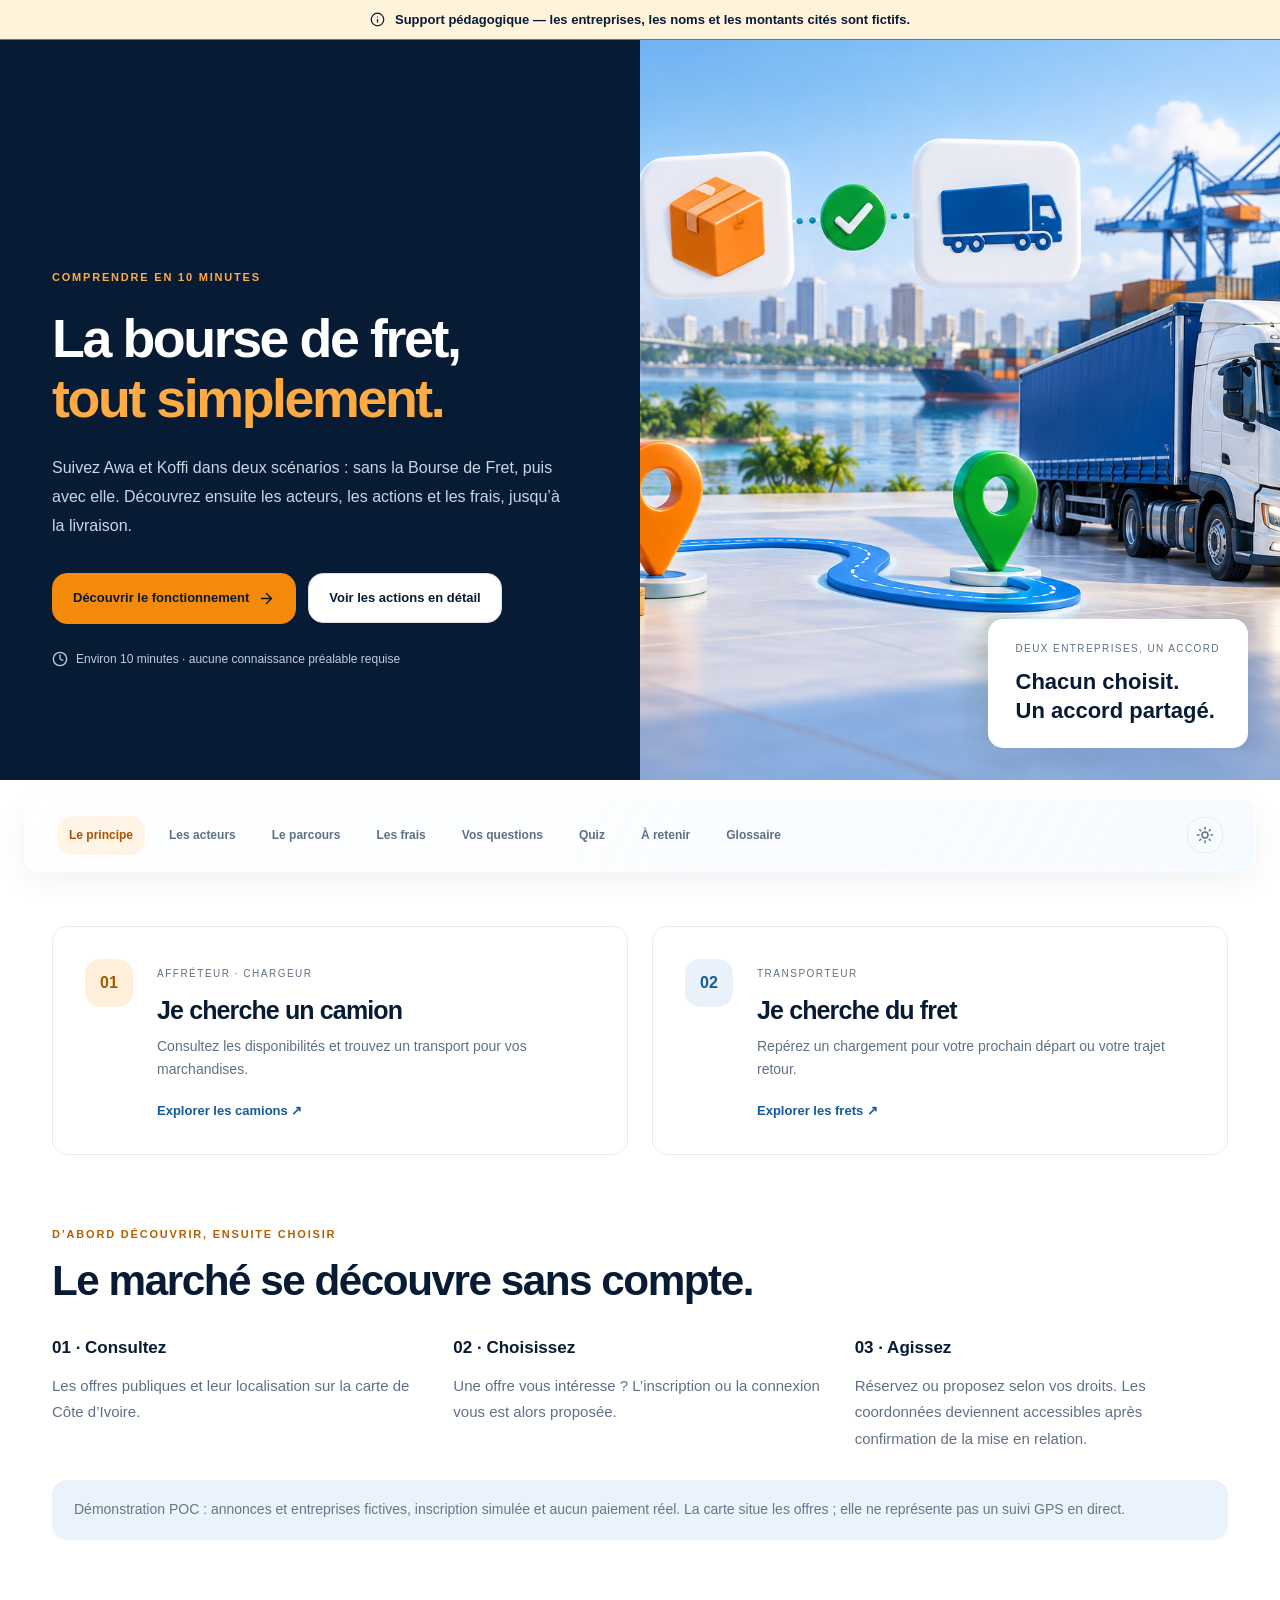
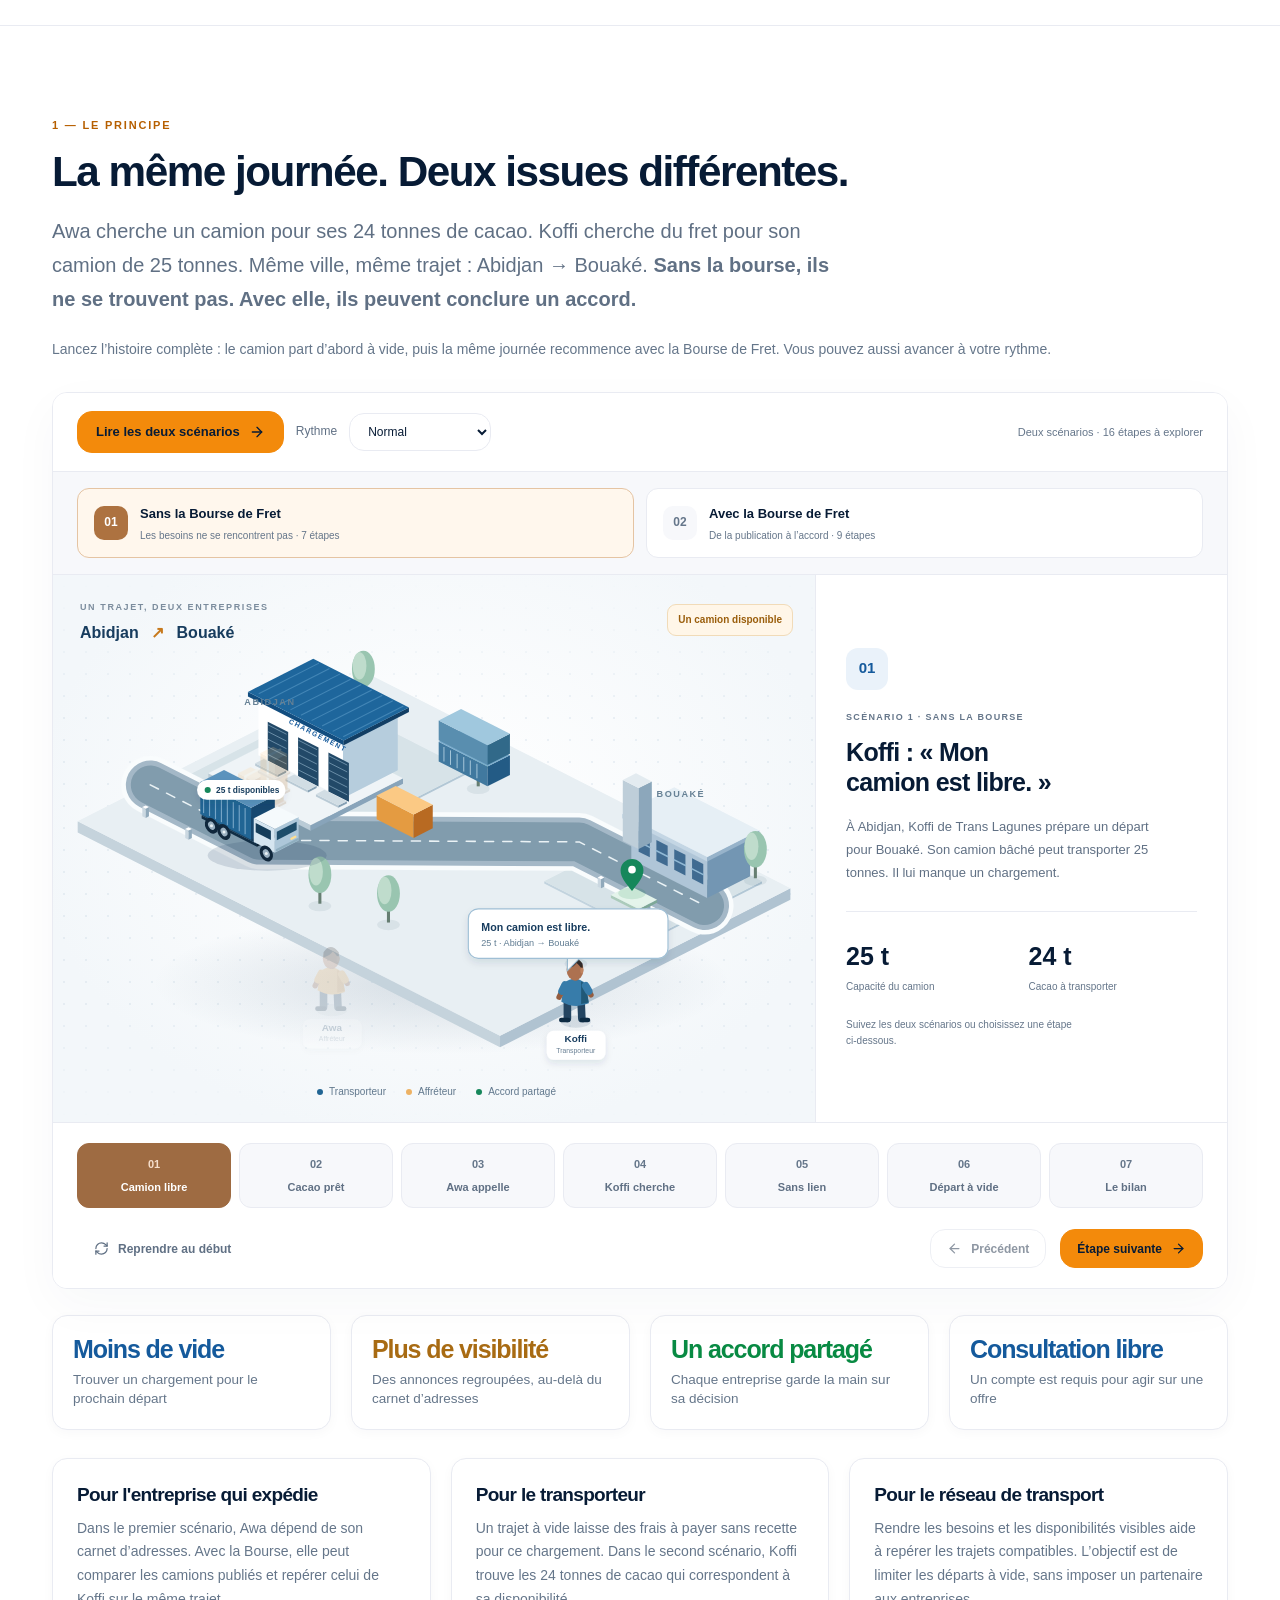
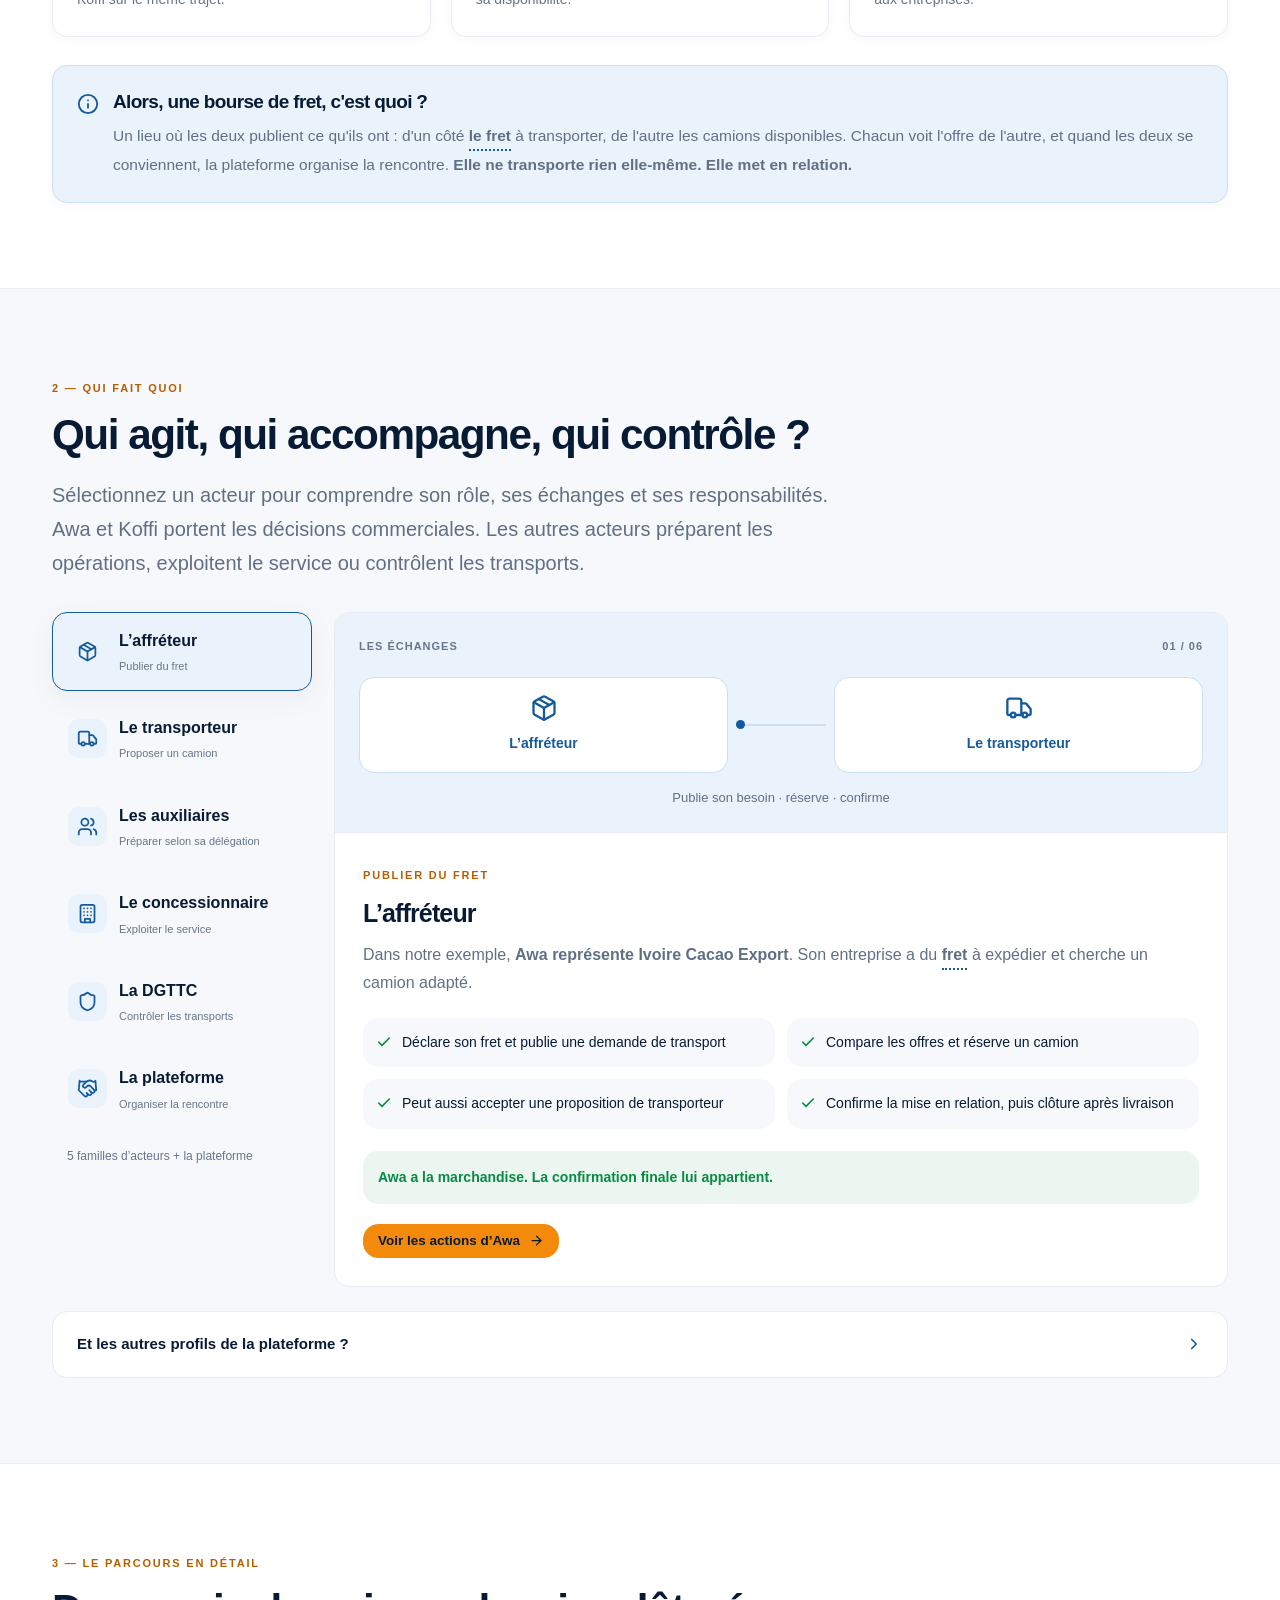
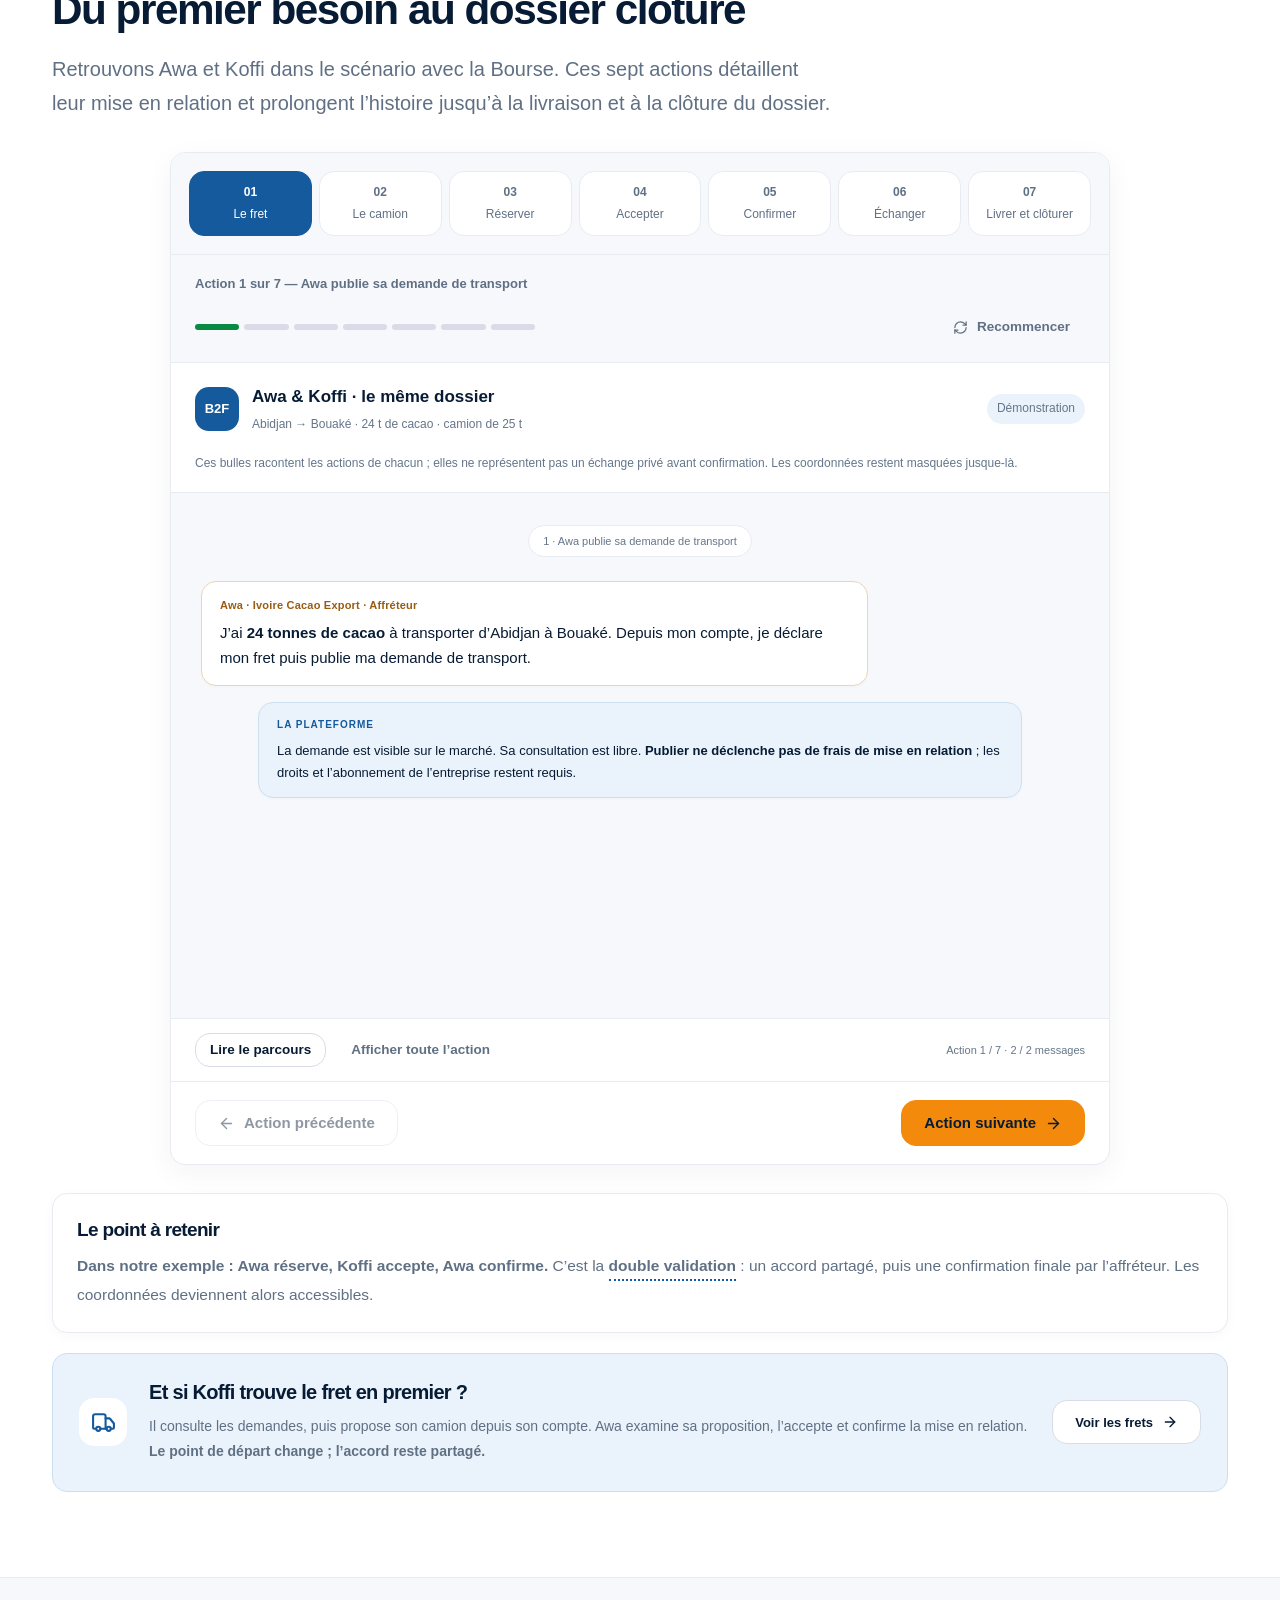
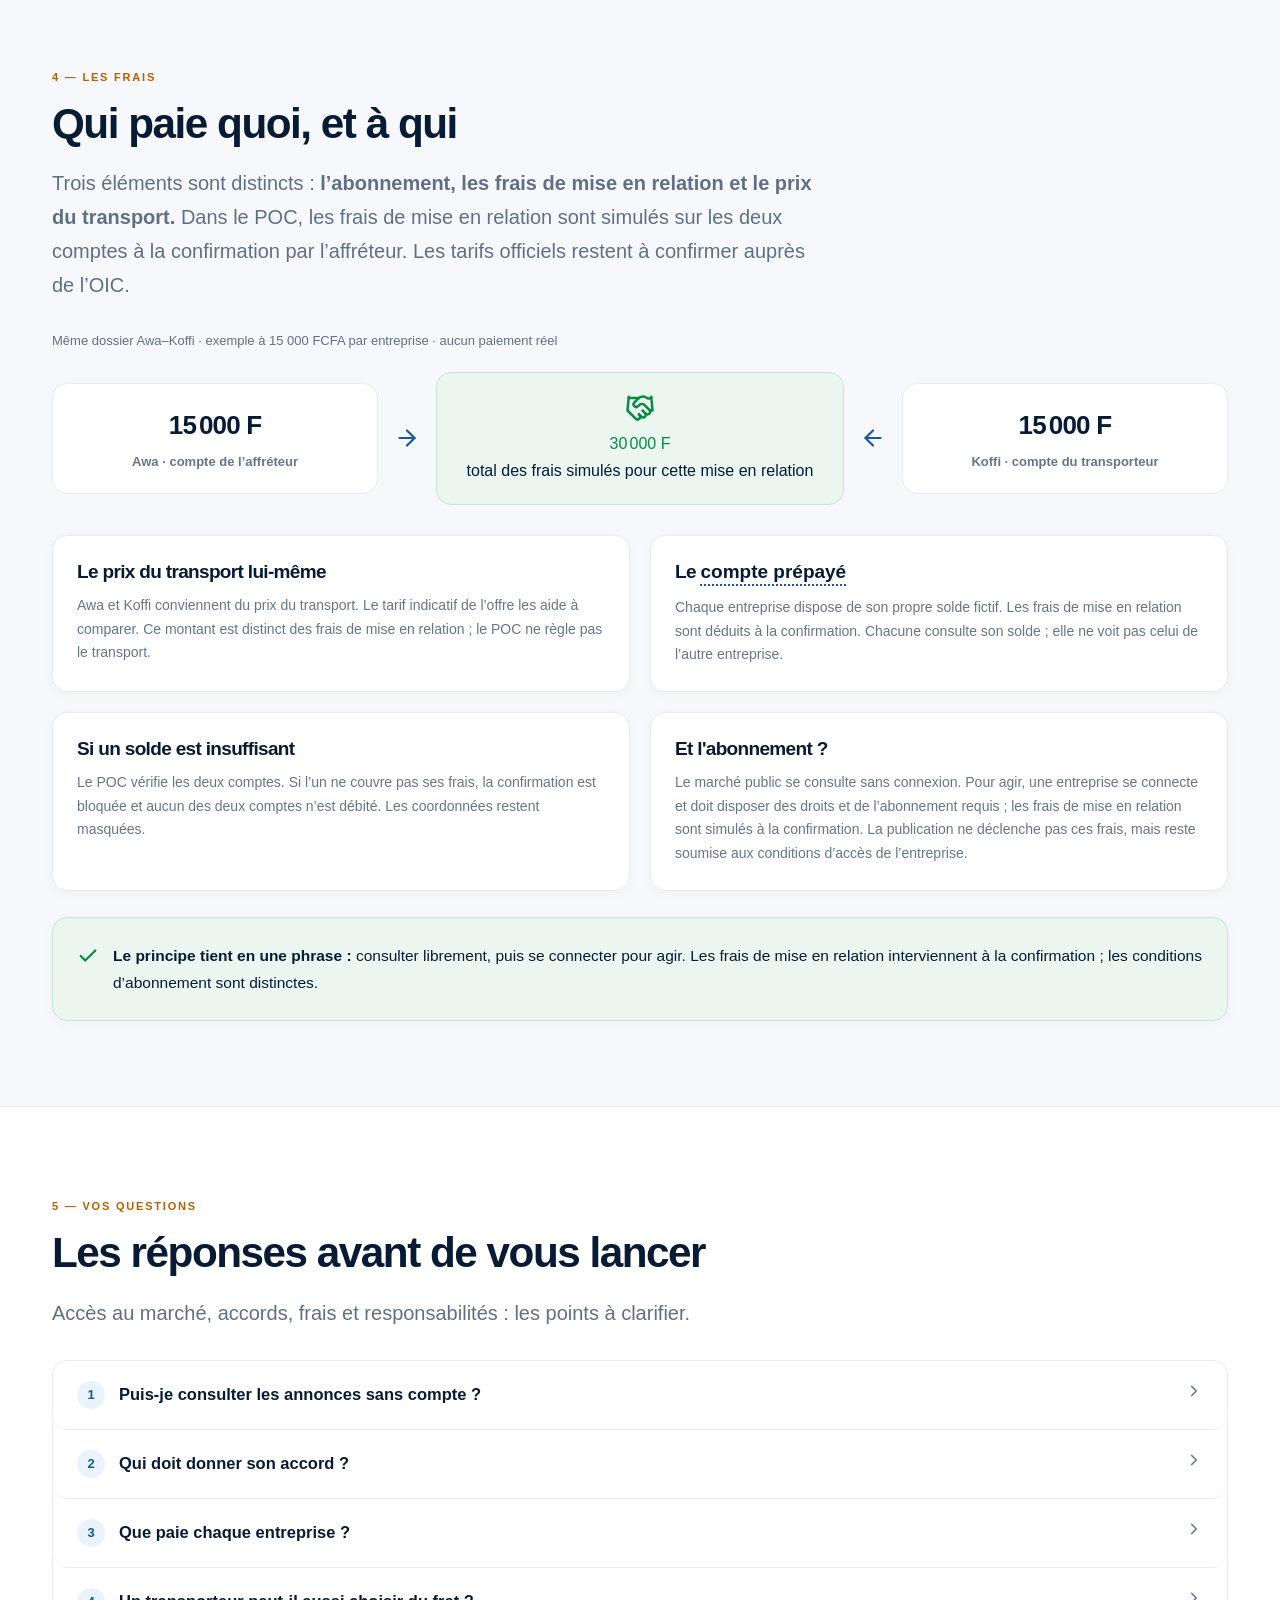
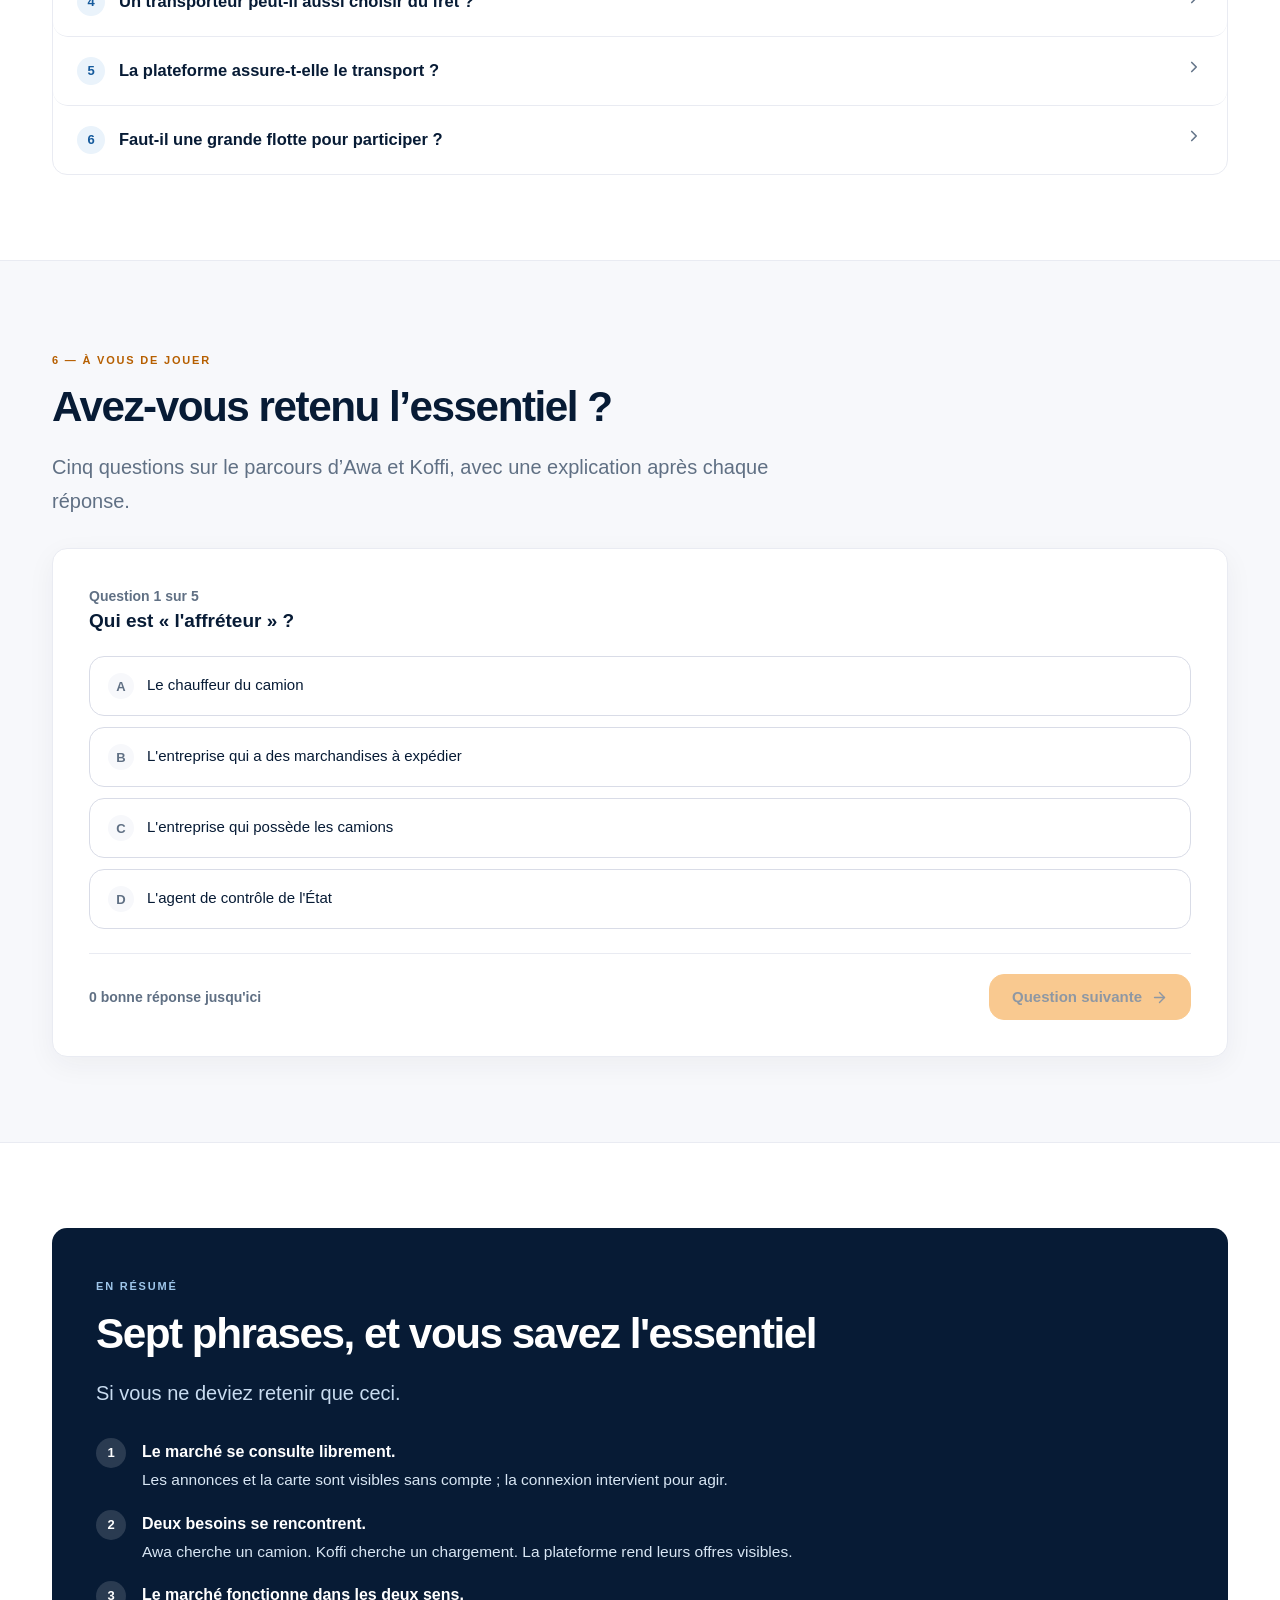
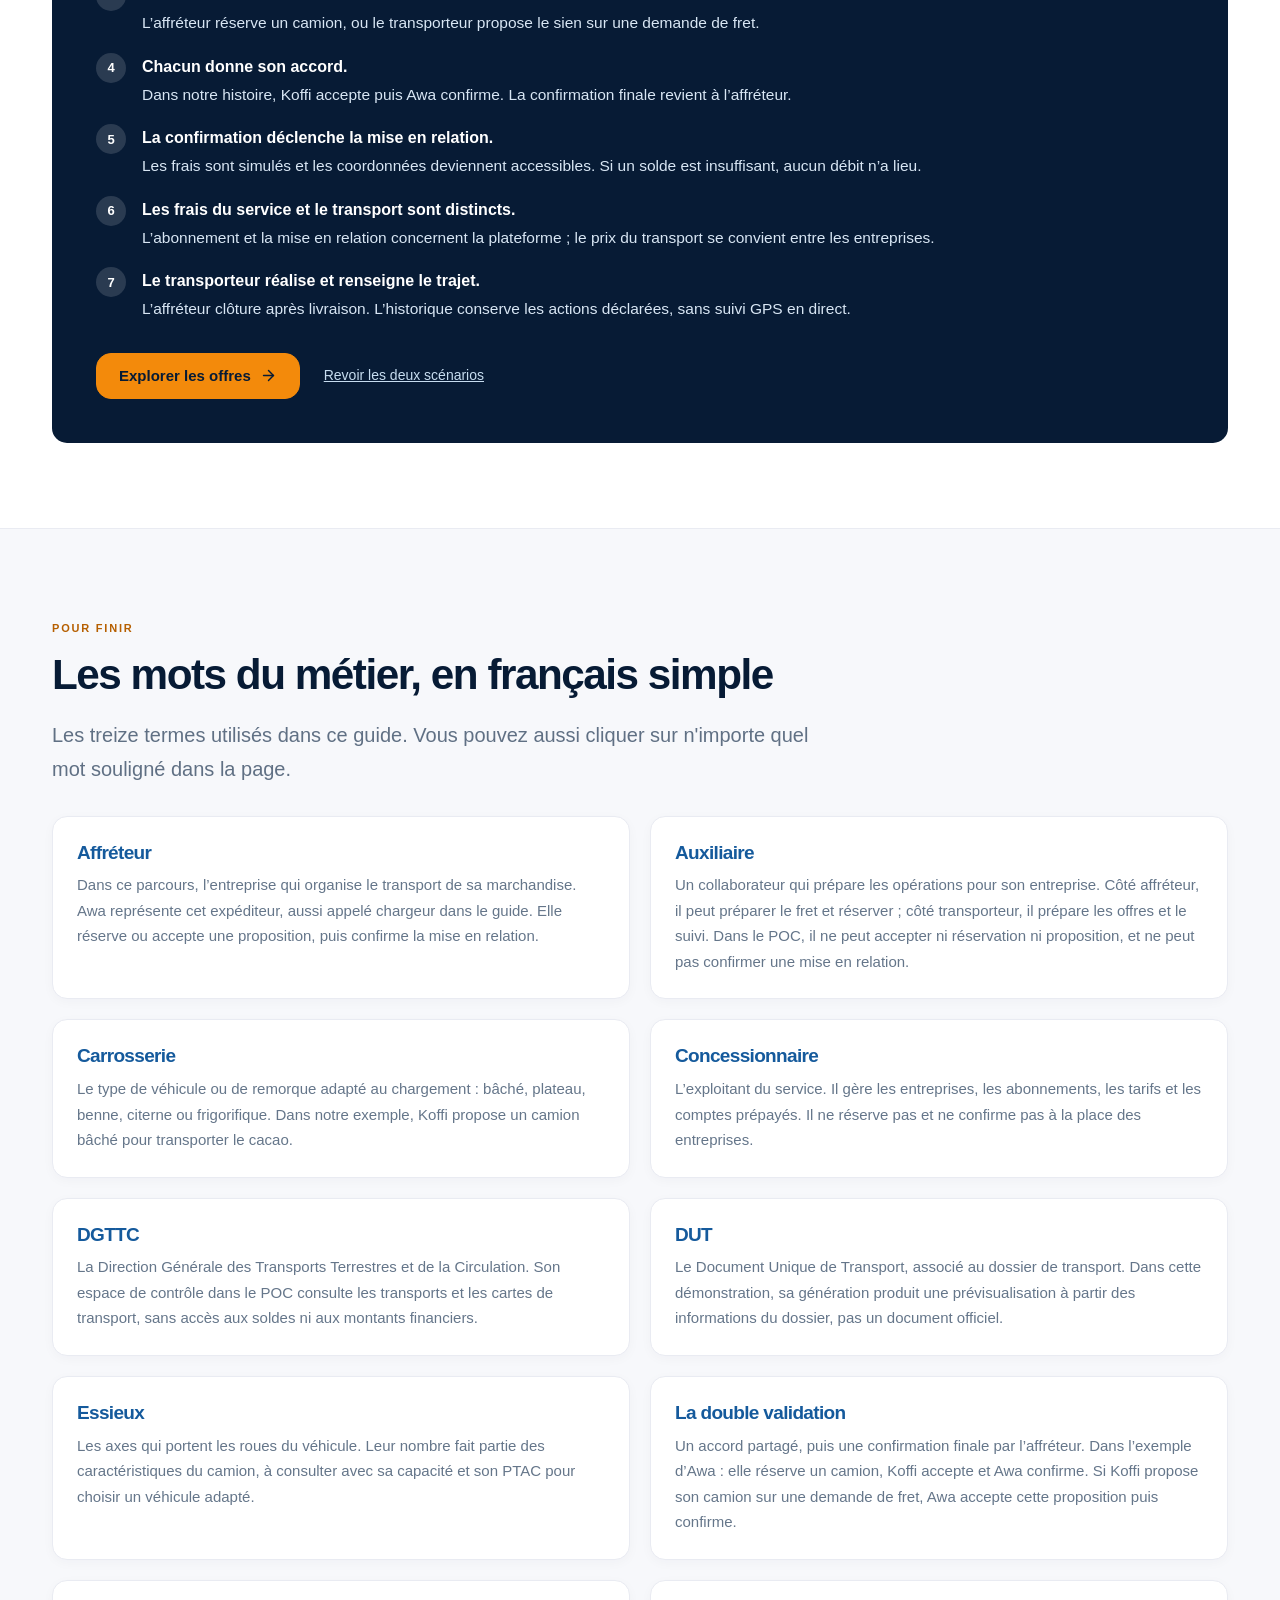
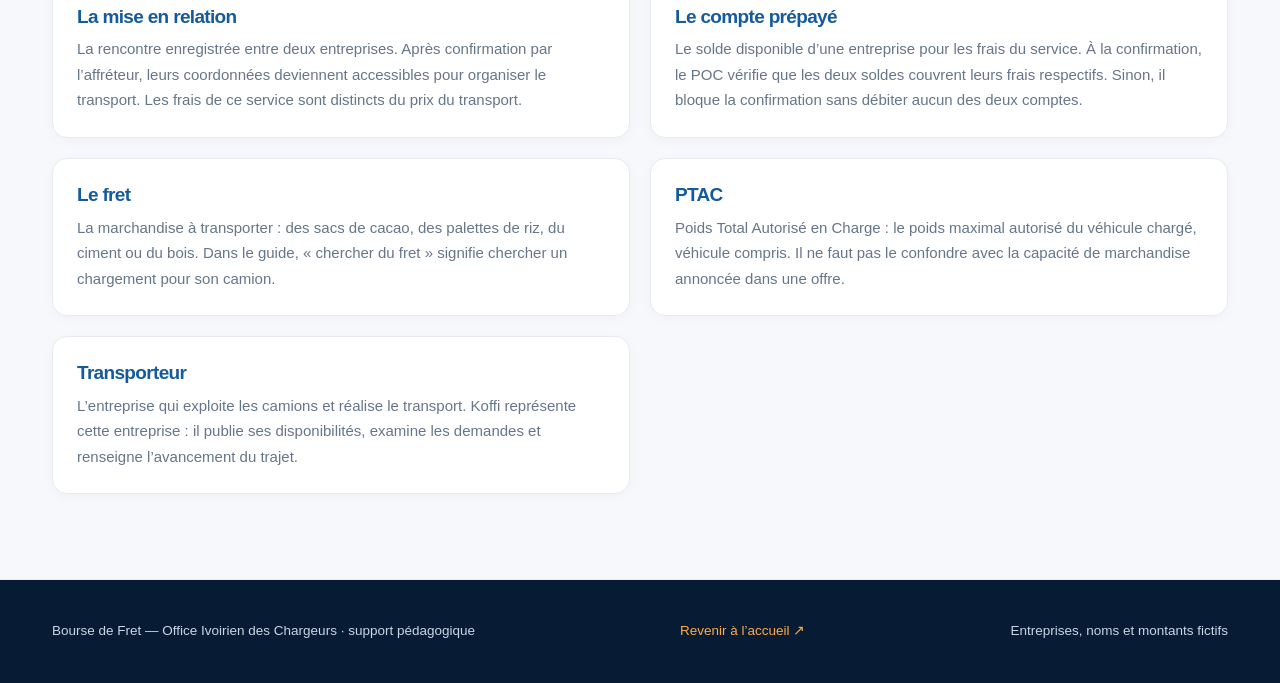
==== comprendre.html @ 0ef01209 "POC Bourse de Fret (B2F) — Office Ivoirien des Chargeurs Preuve de concept exécutée entièrement dans" ====
<!DOCTYPE html>
<html lang="fr" data-theme="light">
<head>
<meta charset="UTF-8">
<meta name="viewport" content="width=device-width, initial-scale=1.0">
<title>Comprendre la Bourse de Fret — Office Ivoirien des Chargeurs</title>
<meta name="description" content="Explication interactive du fonctionnement d'une bourse de fret, pour qui n'en a jamais entendu parler.">
<style>
/* ==========================================================================
   Page pédagogique B2F — autonome, aucune dépendance réseau.
   Jetons repris du design system B2F (cf. 02-design-system-b2f.md).
   ========================================================================== */
:root{
  --bg:#f6f8fc; --surface:#fff; --surface-2:#f7f8fb; --surface-sunken:#eef0f6;
  --text:#122b46; --text-secondary:#52657c; --text-muted:#65768a;
  --border:#e9ebf2; --border-strong:#d9dce7; --border-hairline:#f0f1f6;
  --accent:#155a9c; --accent-hover:#104b85; --accent-soft:#e9f2fb;
  --accent-soft-border:#cee1f5; --accent-ring:#155a9c30;
  --navy:#163f6e;
  --signature:#088a43; --signature-hover:#066f35;
  --signature-soft:#eaf6ef; --signature-soft-border:#c5e6d3; --signature-on:#fff;
  --success:#168766; --success-soft:#e4f6ee;
  --warning:#a86b13; --warning-soft:#fff3db;
  --error:#d64e67;   --error-soft:#fdebf0;
  --r-sm:6px; --r-md:8px; --r-lg:12px; --r-xl:16px; --r-pill:999px; --r-control:7px;
  --sh-1:0 3px 12px #25283908; --sh-2:0 8px 28px #2528390d; --sh-3:0 16px 50px #122b4618;
  --s1:4px; --s2:8px; --s3:16px; --s4:24px; --s5:32px; --s6:48px;
  --font:'Instrument Sans',-apple-system,BlinkMacSystemFont,'Segoe UI',Helvetica,Arial,sans-serif;
}
:root[data-theme="dark"]{
  color-scheme:dark;
  --bg:#1a1a1a; --surface:#242424; --surface-2:#2a2a2a; --surface-sunken:#303030;
  --text:#ececf3; --text-secondary:#b0b0bd; --text-muted:#9b9ba9;
  --border:#343438; --border-strong:#4c4c55; --border-hairline:#2e2e32;
  --accent:#80baf0; --accent-hover:#a7d4fa; --accent-soft:#20364a; --accent-soft-border:#335978;
  --navy:#16233a;
  --signature:#5ecfc0; --signature-soft:#153b37; --signature-soft-border:#2a5f59; --signature-on:#08322e;
  --success:#67c9a3; --success-soft:#163b31;
  --warning:#edc16e; --warning-soft:#443821;
  --error:#fa90a5;   --error-soft:#48272f;
  --sh-1:none; --sh-2:none; --sh-3:0 16px 50px #0006;
}

*,*::before,*::after{box-sizing:border-box}
html{-webkit-text-size-adjust:100%;scroll-behavior:smooth}
body{
  margin:0;font-family:var(--font);background:var(--bg);color:var(--text);
  font-size:16px;font-weight:500;line-height:1.65;-webkit-font-smoothing:antialiased;
}
h1,h2,h3,h4{margin:0;font-weight:700;letter-spacing:-.4px;line-height:1.25}
h1{font-size:clamp(30px,4.4vw,48px);letter-spacing:-1.3px}
h2{font-size:clamp(24px,3vw,32px);letter-spacing:-.8px}
h3{font-size:19px}
p{margin:0}
ul{margin:0;padding:0;list-style:none}
button{font-family:inherit}
a{color:var(--accent)}
:focus-visible{outline:2px solid var(--accent);outline-offset:3px;border-radius:4px}
.sr-only{position:absolute;width:1px;height:1px;padding:0;margin:-1px;overflow:hidden;clip:rect(0,0,0,0);white-space:nowrap;border:0}
[hidden]{display:none!important}

/* ---------- Mise en page ---------- */
.wrap{max-width:1080px;margin-inline:auto;padding-inline:24px}
section{padding-block:clamp(48px,7vw,86px)}
section+section{border-top:1px solid var(--border)}
.eyebrow{
  display:inline-flex;align-items:center;gap:8px;font-size:12px;font-weight:700;
  letter-spacing:1.4px;text-transform:uppercase;color:var(--accent);margin-bottom:14px;
}
.lede{font-size:clamp(17px,2vw,20px);color:var(--text-secondary);line-height:1.7;max-width:70ch;margin-top:18px}
.note{font-size:14px;color:var(--text-muted);line-height:1.7}

/* ---------- En-tête ---------- */
.topbar{
  position:sticky;top:0;z-index:50;background:color-mix(in srgb,var(--surface) 88%,transparent);
  backdrop-filter:blur(10px);border-bottom:1px solid var(--border);
}
.topbar .wrap{display:flex;align-items:center;gap:16px;height:64px}
.logo{display:flex;align-items:center;gap:12px;font-weight:700}
.logo .mark{
  width:40px;height:40px;border-radius:10px;background:var(--navy);color:#fff;
  display:grid;place-items:center;font-size:13px;font-weight:800;letter-spacing:-.5px;flex:none;
}
.logo small{display:block;font-size:11px;font-weight:600;color:var(--text-muted);letter-spacing:.2px}
.topbar nav{margin-left:auto;display:flex;gap:4px;align-items:center}
.topbar nav a{
  font-size:13.5px;font-weight:600;color:var(--text-secondary);text-decoration:none;
  padding:8px 12px;border-radius:var(--r-control);
}
.topbar nav a:hover{background:var(--surface-2);color:var(--accent)}
.icon-btn{
  background:transparent;border:1px solid var(--border);color:var(--text-secondary);
  cursor:pointer;padding:8px;border-radius:var(--r-control);display:flex;
}
.icon-btn:hover{color:var(--accent);border-color:var(--accent-soft-border);background:var(--accent-soft)}
@media(max-width:820px){ .topbar nav a{display:none} }

/* ---------- Hero ---------- */
.hero{background:linear-gradient(180deg,var(--accent-soft),transparent);border-top:0}
.hero .wrap{display:grid;grid-template-columns:minmax(0,1.15fr) minmax(300px,.85fr);gap:clamp(28px,5vw,64px);align-items:center}
.hero h1 span{color:var(--accent)}
.hero-actions{display:flex;gap:12px;flex-wrap:wrap;margin-top:32px}
.reading-time{display:flex;align-items:center;gap:8px;font-size:13.5px;color:var(--text-muted);margin-top:22px}
@media(max-width:860px){ .hero .wrap{grid-template-columns:1fr} }

/* Illustration : camion / route */
.scene{
  background:var(--surface);border:1px solid var(--border);border-radius:var(--r-xl);
  padding:0;box-shadow:var(--sh-2);overflow:hidden;
}
.scene svg{display:block;width:100%;height:auto}
.hero-road{animation:hero-road 2.4s linear infinite}
@keyframes hero-road{to{stroke-dashoffset:-40}}
.hero-truck{animation:hero-bob 2.6s ease-in-out infinite}
@keyframes hero-bob{0%,100%{transform:translateY(0)}50%{transform:translateY(-3.5px)}}

/* ---------- Boutons ---------- */
.btn{
  display:inline-flex;align-items:center;justify-content:center;gap:9px;
  font-size:15px;font-weight:650;padding:13px 22px;border-radius:var(--r-control);
  border:1px solid transparent;cursor:pointer;line-height:1.2;text-decoration:none;
  transition:background .2s,border-color .2s,box-shadow .2s,color .2s;
}
.btn:disabled{opacity:.45;cursor:not-allowed}
.btn-primary{background:var(--accent);color:#fff;border-color:var(--accent);box-shadow:0 4px 12px #155a9c22}
.btn-primary:hover:not(:disabled){background:var(--accent-hover);border-color:var(--accent-hover)}
.btn-signature{background:var(--signature);color:var(--signature-on);border-color:var(--signature)}
.btn-signature:hover:not(:disabled){background:var(--signature-hover);border-color:var(--signature-hover)}
.btn-secondary{background:var(--surface);color:var(--text);border-color:var(--border-strong)}
.btn-secondary:hover:not(:disabled){border-color:var(--text-secondary)}
.btn-ghost{background:transparent;color:var(--text-secondary);border-color:transparent}
.btn-ghost:hover:not(:disabled){background:var(--surface-2);color:var(--text)}
.btn-sm{padding:8px 14px;font-size:13.5px}

/* ---------- Cartes ---------- */
.card{
  background:var(--surface);border:1px solid var(--border);border-radius:var(--r-lg);
  padding:24px;box-shadow:var(--sh-1);
}
.grid{display:grid;gap:20px}
.grid-2{grid-template-columns:repeat(auto-fit,minmax(300px,1fr))}
.grid-3{grid-template-columns:repeat(auto-fit,minmax(250px,1fr))}

/* ---------- Glossaire ---------- */
.term{
  border:0;background:none;padding:0;font:inherit;color:inherit;cursor:help;
  border-bottom:2px dotted var(--accent);font-weight:650;
}
.term:hover{color:var(--accent)}
.glossary-pop{
  position:fixed;z-index:200;max-width:330px;background:var(--surface);
  border:1px solid var(--accent-soft-border);border-radius:var(--r-md);
  padding:16px 18px;box-shadow:var(--sh-3);font-size:14.5px;line-height:1.65;
}
.glossary-pop strong{display:block;color:var(--accent);margin-bottom:5px;font-size:15px}
.glossary-pop .close{
  position:absolute;top:8px;right:8px;background:none;border:0;cursor:pointer;
  color:var(--text-muted);padding:5px;border-radius:50%;display:flex;
}
.glossary-pop .close:hover{background:var(--surface-2);color:var(--text)}

/* ---------- Scène animée ---------- */
.stage{
  background:var(--surface);border:1px solid var(--border);border-radius:var(--r-xl);
  overflow:hidden;box-shadow:var(--sh-2);margin-top:30px;
}
.stage-canvas{position:relative;overflow:hidden;background:linear-gradient(180deg,var(--accent-soft) 0%,var(--surface) 62%)}
:root[data-theme="dark"] .stage-canvas{background:linear-gradient(180deg,#1d2a38 0%,var(--surface) 62%)}
/* Hauteur fixe : le cadrage (viewBox) bouge, pas la mise en page. */
.stage-canvas svg{display:block;width:100%;height:clamp(290px,34vw,400px)}

.stage-caption{
  border-top:1px solid var(--border);padding:20px 26px;display:flex;gap:16px;align-items:flex-start;
  min-height:104px;background:var(--surface);
}
.stage-caption .num{
  width:34px;height:34px;border-radius:50%;flex:none;display:grid;place-items:center;
  font-size:14px;font-weight:800;background:var(--accent);color:#fff;
}
.stage-caption.bad .num{background:var(--error)}
.stage-caption.good .num{background:var(--signature)}
.stage-caption h3{font-size:18px;margin-bottom:5px}
.stage-caption p{font-size:15px;color:var(--text-secondary);line-height:1.7;max-width:74ch}

.stage-controls{
  display:flex;align-items:center;gap:14px;flex-wrap:wrap;
  padding:16px 26px;border-top:1px solid var(--border);background:var(--surface-2);
}
.stage-dots{display:flex;gap:6px;margin-right:auto}
.stage-dots button{
  width:11px;height:11px;border-radius:50%;border:0;padding:0;cursor:pointer;
  background:var(--border-strong);transition:background .25s,transform .25s;
}
.stage-dots button.done{background:var(--accent-soft-border)}
.stage-dots button.active{background:var(--accent);transform:scale(1.35)}

/* Le trait de mise en relation : un flux qui circule entre les deux écrans */
#link-line{animation:flux 1.1s linear infinite}
@keyframes flux{to{stroke-dashoffset:-28}}
@media(prefers-reduced-motion:reduce){#link-line{animation:none}}

/* Bulles de dialogue dans la scène */
.bubble-text{font:600 13px var(--font);fill:var(--text)}
.bubble-text.small{font-size:11.5px;fill:var(--text-secondary);font-weight:500}
.city-label{font:700 12px var(--font);fill:var(--text-muted);letter-spacing:1.2px}
.screen-text{font:700 10px var(--font);fill:#fff}

/* Chiffres du bilan, sous la scène */
.stat-row{display:grid;grid-template-columns:repeat(auto-fit,minmax(168px,1fr));gap:20px;margin-top:26px}
.stat-box{
  background:var(--surface);border:1px solid var(--border);border-radius:var(--r-lg);
  padding:20px;box-shadow:var(--sh-1);
}
.stat-box b{display:block;font-size:31px;font-weight:750;letter-spacing:-1.1px;line-height:1.1;font-variant-numeric:tabular-nums}
.stat-box span{display:block;font-size:13.5px;color:var(--text-muted);margin-top:6px;line-height:1.45}

/* ---------- Acteurs ---------- */
.actor{
  background:var(--surface);border:1px solid var(--border);border-radius:var(--r-lg);
  padding:22px;align-self:start;
  transition:border-color .2s,box-shadow .2s,background .2s;
}
.actor:hover{border-color:var(--accent-soft-border);box-shadow:var(--sh-2)}
.actor.is-open{border-color:var(--accent-soft-border);background:var(--accent-soft)}
/* Seul l'en-tête est le contrôle : le corps contient des boutons de glossaire,
   qu'un <button> englobant ne peut pas légalement contenir. */
.actor-head{
  display:flex;align-items:center;gap:14px;width:100%;
  background:none;border:0;padding:0;margin:0;font:inherit;color:inherit;
  text-align:left;cursor:pointer;
}
.actor-head:focus-visible{outline:2px solid var(--accent);outline-offset:5px;border-radius:var(--r-sm)}
.actor-ident{min-width:0}
.actor-chevron{margin-left:auto;display:flex;color:var(--text-muted);transition:transform .2s,color .2s}
.actor.is-open .actor-chevron{transform:rotate(90deg);color:var(--accent)}
.actor-icon{
  width:46px;height:46px;border-radius:12px;display:grid;place-items:center;flex:none;
  background:var(--accent-soft);color:var(--accent);
}
.actor.is-open .actor-icon{background:var(--surface)}
.actor h3{font-size:17px}
.actor .role{font-size:13px;color:var(--text-muted);font-weight:600}
.actor-key{margin-top:14px;color:var(--signature);font-weight:650}
.actor-body{margin-top:16px;padding-top:16px;border-top:1px solid var(--border);font-size:14.5px;color:var(--text-secondary);line-height:1.7}
.actor-body strong{color:var(--text)}
.actor-body ul{margin-top:10px;display:grid;gap:7px}
.actor-body li{display:flex;gap:9px;align-items:flex-start}
.actor-body li svg{color:var(--signature);flex:none;margin-top:4px}

/* ---------- Simulation du parcours ---------- */
.sim{background:var(--surface);border:1px solid var(--border);border-radius:var(--r-xl);overflow:hidden;box-shadow:var(--sh-2)}
.sim-head{
  display:flex;align-items:center;justify-content:space-between;gap:16px;flex-wrap:wrap;
  padding:18px 24px;background:var(--surface-2);border-bottom:1px solid var(--border);
}
.sim-progress{display:flex;gap:5px;flex:1;min-width:180px;max-width:340px}
.sim-progress i{flex:1;height:6px;border-radius:3px;background:var(--border-strong);transition:background .3s}
.sim-progress i.done{background:var(--accent)}
.sim-progress i.current{background:var(--signature)}
.sim-step-label{font-size:13px;font-weight:700;color:var(--text-secondary);white-space:nowrap}

.sim-stage{display:grid;grid-template-columns:1fr 1fr;gap:1px;background:var(--border)}
.sim-side{background:var(--surface);padding:24px;min-height:290px}
.sim-side.acting{background:var(--accent-soft)}
.sim-side-head{display:flex;align-items:center;gap:11px;margin-bottom:18px}
.sim-avatar{
  width:42px;height:42px;border-radius:50%;display:grid;place-items:center;flex:none;
  font-weight:750;font-size:13px;background:var(--surface-2);color:var(--text-secondary);
  border:1px solid var(--border-strong);
}
.sim-side.acting .sim-avatar{background:var(--accent);color:#fff;border-color:var(--accent)}
.sim-side-head strong{display:block;font-size:15.5px}
.sim-side-head span{display:block;font-size:12.5px;color:var(--text-muted);font-weight:600}
.sim-badge{
  display:inline-flex;align-items:center;gap:6px;font-size:12px;font-weight:700;
  padding:5px 11px;border-radius:5px;margin-bottom:14px;
}
.sim-badge.wait{background:var(--surface-sunken);color:var(--text-secondary)}
.sim-badge.act{background:var(--warning-soft);color:var(--warning)}
.sim-badge.ok{background:var(--signature-soft);color:var(--signature)}
.sim-badge.done{background:var(--success-soft);color:var(--success)}
.sim-text{font-size:14.5px;color:var(--text-secondary);line-height:1.75}
.sim-text strong{color:var(--text)}
.sim-wallet{
  margin-top:18px;border:1px solid var(--border);border-radius:var(--r-md);
  padding:12px 14px;display:flex;align-items:center;justify-content:space-between;gap:12px;
  background:var(--surface);font-size:13.5px;
}
.sim-wallet span{color:var(--text-muted);font-weight:600}
.sim-wallet b{font-size:16px;font-variant-numeric:tabular-nums;font-weight:750}
.sim-wallet.debited{border-color:var(--error);background:var(--error-soft)}
.sim-wallet.debited b{color:var(--error)}

.sim-middle{
  grid-column:1/-1;background:var(--surface-2);padding:20px 24px;border-top:1px solid var(--border);
  display:flex;align-items:flex-start;gap:12px;font-size:14.5px;line-height:1.7;
}
.sim-middle svg{color:var(--accent);flex:none;margin-top:3px}
.sim-middle strong{color:var(--text)}
.sim-foot{display:flex;align-items:center;justify-content:space-between;gap:12px;flex-wrap:wrap;padding:18px 24px;border-top:1px solid var(--border)}
@media(max-width:760px){ .sim-stage{grid-template-columns:1fr} .sim-side{min-height:0} }

/* ---------- Argent ---------- */
.money-flow{display:grid;grid-template-columns:1fr auto 1.25fr auto 1fr;gap:16px;align-items:center;margin:26px 0}
.money-box{
  background:var(--surface);border:1px solid var(--border);border-radius:var(--r-lg);
  padding:20px;text-align:center;
}
.money-box .amount{font-size:26px;font-weight:750;font-variant-numeric:tabular-nums;letter-spacing:-.8px}
.money-box .who{font-size:13px;color:var(--text-muted);font-weight:650;margin-top:4px}
.money-arrow{display:grid;place-items:center;color:var(--accent)}
.money-center{
  background:var(--signature-soft);border:1px solid var(--signature-soft-border);
  border-radius:var(--r-lg);padding:20px;text-align:center;
}
@media(max-width:860px){ .money-flow{grid-template-columns:1fr} .money-arrow{transform:rotate(90deg)!important} }

/* ---------- Idées reçues ---------- */
.faq{border:1px solid var(--border);border-radius:var(--r-lg);overflow:hidden;background:var(--surface)}
.faq details{border-bottom:1px solid var(--border)}
.faq details:last-child{border-bottom:0}
.faq summary{
  list-style:none;cursor:pointer;padding:20px 24px;font-size:16.5px;font-weight:650;
  display:flex;align-items:center;gap:14px;
}
.faq summary::-webkit-details-marker{display:none}
.faq summary:hover{background:var(--surface-2)}
.faq summary .chev{margin-left:auto;color:var(--text-muted);transition:transform .2s;flex:none}
.faq details[open] summary .chev{transform:rotate(90deg)}
.faq .answer{padding:0 24px 22px 62px;font-size:15px;color:var(--text-secondary);line-height:1.75}
.faq .answer strong{color:var(--text)}
.faq .tag{
  width:28px;height:28px;border-radius:50%;display:grid;place-items:center;flex:none;
  font-size:13px;font-weight:800;background:var(--accent-soft);color:var(--accent);
}

/* ---------- Quiz ---------- */
.quiz{background:var(--surface);border:1px solid var(--border);border-radius:var(--r-xl);padding:clamp(24px,4vw,36px);box-shadow:var(--sh-2)}
.quiz-q{font-size:19px;font-weight:700;line-height:1.4;margin-bottom:22px}
.quiz-opts{display:grid;gap:11px}
.quiz-opt{
  display:flex;align-items:flex-start;gap:13px;padding:16px 18px;border-radius:var(--r-md);
  border:1px solid var(--border-strong);background:var(--surface);cursor:pointer;
  font:inherit;font-size:15px;color:var(--text);text-align:left;transition:border-color .2s,background .2s;
}
.quiz-opt:hover:not(:disabled){border-color:var(--accent)}
.quiz-opt .letter{
  width:26px;height:26px;border-radius:var(--r-sm);display:grid;place-items:center;flex:none;
  font-size:13px;font-weight:750;background:var(--surface-2);color:var(--text-secondary);
}
.quiz-opt.right{border-color:var(--success);background:var(--success-soft)}
.quiz-opt.right .letter{background:var(--success);color:#fff}
.quiz-opt.wrong{border-color:var(--error);background:var(--error-soft)}
.quiz-opt.wrong .letter{background:var(--error);color:#fff}
.quiz-feedback{
  margin-top:20px;padding:16px 18px;border-radius:var(--r-md);font-size:14.5px;line-height:1.7;
  border:1px solid var(--accent-soft-border);background:var(--accent-soft);
}
.quiz-foot{display:flex;align-items:center;justify-content:space-between;gap:14px;flex-wrap:wrap;margin-top:24px;padding-top:20px;border-top:1px solid var(--border)}
.quiz-score{font-size:14px;font-weight:650;color:var(--text-secondary)}

/* ---------- Résumé final ---------- */
.recap{background:var(--navy);color:#fff;border-radius:var(--r-xl);padding:clamp(28px,4vw,44px)}
.recap h2{color:#fff}
.recap .lede{color:#c9dcf0}
.recap ol{counter-reset:r;display:grid;gap:16px;margin-top:28px;padding:0;list-style:none}
.recap li{display:flex;gap:16px;align-items:flex-start;counter-increment:r}
.recap li::before{
  content:counter(r);width:30px;height:30px;border-radius:50%;flex:none;
  display:grid;place-items:center;font-size:13px;font-weight:800;
  background:rgba(255,255,255,.14);color:#fff;
}
.recap li div{font-size:15.5px;line-height:1.7;color:#d8e6f4}
.recap li strong{color:#fff;display:block;font-size:16px;margin-bottom:2px}

footer{padding-block:40px;border-top:1px solid var(--border);color:var(--text-muted);font-size:13.5px}
footer .wrap{display:flex;justify-content:space-between;gap:16px;flex-wrap:wrap}

.demo-ribbon{
  background:var(--warning-soft);color:var(--text);border-bottom:1px solid var(--warning);
  padding:9px 16px;font-size:13px;font-weight:650;display:flex;align-items:center;justify-content:center;gap:10px;text-align:center;
}

@media(prefers-reduced-motion:reduce){
  html{scroll-behavior:auto}
  *{transition:none!important;animation:none!important}
}
</style>
<link rel="stylesheet" href="css/comprendre-interactif.css?v=20261009-carte-2">
<link rel="stylesheet" href="css/comprendre-accueil.css?v=20261009-carte-2">
<link rel="stylesheet" href="css/menu-public.css?v=20261009-carte-2">
<link rel="stylesheet" href="css/comprendre-scene.css?v=20261009-carte-2">
</head>
<body>

<svg width="0" height="0" style="position:absolute" aria-hidden="true" focusable="false">
  <symbol id="i-truck" viewBox="0 0 24 24" fill="none" stroke="currentColor" stroke-width="2" stroke-linecap="round" stroke-linejoin="round"><path d="M14 18V6a2 2 0 0 0-2-2H4a2 2 0 0 0-2 2v11a1 1 0 0 0 1 1h2"/><path d="M15 18H9"/><path d="M19 18h2a1 1 0 0 0 1-1v-3.65a1 1 0 0 0-.22-.624l-3.48-4.35A1 1 0 0 0 17.52 8H14"/><circle cx="17" cy="18" r="2"/><circle cx="7" cy="18" r="2"/></symbol>
  <symbol id="i-package" viewBox="0 0 24 24" fill="none" stroke="currentColor" stroke-width="2" stroke-linecap="round" stroke-linejoin="round"><path d="m7.5 4.27 9 5.15"/><path d="M21 8a2 2 0 0 0-1-1.73l-7-4a2 2 0 0 0-2 0l-7 4A2 2 0 0 0 3 8v8a2 2 0 0 0 1 1.73l7 4a2 2 0 0 0 2 0l7-4A2 2 0 0 0 21 16Z"/><path d="m3.3 7 8.7 5 8.7-5"/><path d="M12 22V12"/></symbol>
  <symbol id="i-handshake" viewBox="0 0 24 24" fill="none" stroke="currentColor" stroke-width="2" stroke-linecap="round" stroke-linejoin="round"><path d="m11 17 2 2a1 1 0 1 0 3-3"/><path d="m14 14 2.5 2.5a1 1 0 1 0 3-3l-3.88-3.88a3 3 0 0 0-4.24 0l-.88.88a1 1 0 1 1-3-3l2.81-2.81a5.79 5.79 0 0 1 7.06-.87l.47.28a2 2 0 0 0 1.42.25L21 4"/><path d="m21 3 1 11h-2"/><path d="M3 3 2 14l6.5 6.5a1 1 0 1 0 3-3"/><path d="M3 4h8"/></symbol>
  <symbol id="i-wallet" viewBox="0 0 24 24" fill="none" stroke="currentColor" stroke-width="2" stroke-linecap="round" stroke-linejoin="round"><path d="M19 7V4a1 1 0 0 0-1-1H5a2 2 0 0 0 0 4h15a1 1 0 0 1 1 1v4h-3a2 2 0 0 0 0 4h3a1 1 0 0 0 1-1v-2a1 1 0 0 0-1-1"/><path d="M3 5v14a2 2 0 0 0 2 2h15a1 1 0 0 0 1-1v-4"/></symbol>
  <symbol id="i-shield" viewBox="0 0 24 24" fill="none" stroke="currentColor" stroke-width="2" stroke-linecap="round" stroke-linejoin="round"><path d="M20 13c0 5-3.5 7.5-7.66 8.95a1 1 0 0 1-.67-.01C7.5 20.5 4 18 4 13V6a1 1 0 0 1 1-1c2 0 4.5-1.2 6.24-2.72a1.17 1.17 0 0 1 1.52 0C14.51 3.81 17 5 19 5a1 1 0 0 1 1 1z"/></symbol>
  <symbol id="i-users" viewBox="0 0 24 24" fill="none" stroke="currentColor" stroke-width="2" stroke-linecap="round" stroke-linejoin="round"><path d="M16 21v-2a4 4 0 0 0-4-4H6a4 4 0 0 0-4 4v2"/><circle cx="9" cy="7" r="4"/><path d="M22 21v-2a4 4 0 0 0-3-3.87"/><path d="M16 3.13a4 4 0 0 1 0 7.75"/></symbol>
  <symbol id="i-building" viewBox="0 0 24 24" fill="none" stroke="currentColor" stroke-width="2" stroke-linecap="round" stroke-linejoin="round"><rect width="16" height="20" x="4" y="2" rx="2"/><path d="M9 22v-4h6v4"/><path d="M8 6h.01"/><path d="M16 6h.01"/><path d="M12 6h.01"/><path d="M12 10h.01"/><path d="M12 14h.01"/><path d="M16 10h.01"/><path d="M16 14h.01"/><path d="M8 10h.01"/><path d="M8 14h.01"/></symbol>
  <symbol id="i-check" viewBox="0 0 24 24" fill="none" stroke="currentColor" stroke-width="2.4" stroke-linecap="round" stroke-linejoin="round"><path d="M20 6 9 17l-5-5"/></symbol>
  <symbol id="i-x" viewBox="0 0 24 24" fill="none" stroke="currentColor" stroke-width="2.4" stroke-linecap="round" stroke-linejoin="round"><path d="M18 6 6 18"/><path d="m6 6 12 12"/></symbol>
  <symbol id="i-arrow-right" viewBox="0 0 24 24" fill="none" stroke="currentColor" stroke-width="2" stroke-linecap="round" stroke-linejoin="round"><path d="M5 12h14"/><path d="m12 5 7 7-7 7"/></symbol>
  <symbol id="i-arrow-left" viewBox="0 0 24 24" fill="none" stroke="currentColor" stroke-width="2" stroke-linecap="round" stroke-linejoin="round"><path d="m12 19-7-7 7-7"/><path d="M19 12H5"/></symbol>
  <symbol id="i-chevron-right" viewBox="0 0 24 24" fill="none" stroke="currentColor" stroke-width="2.2" stroke-linecap="round" stroke-linejoin="round"><path d="m9 18 6-6-6-6"/></symbol>
  <symbol id="i-info" viewBox="0 0 24 24" fill="none" stroke="currentColor" stroke-width="2" stroke-linecap="round" stroke-linejoin="round"><circle cx="12" cy="12" r="10"/><path d="M12 16v-4"/><path d="M12 8h.01"/></symbol>
  <symbol id="i-alert" viewBox="0 0 24 24" fill="none" stroke="currentColor" stroke-width="2" stroke-linecap="round" stroke-linejoin="round"><path d="m21.73 18-8-14a2 2 0 0 0-3.48 0l-8 14A2 2 0 0 0 4 21h16a2 2 0 0 0 1.73-3"/><path d="M12 9v4"/><path d="M12 17h.01"/></symbol>
  <symbol id="i-clock" viewBox="0 0 24 24" fill="none" stroke="currentColor" stroke-width="2" stroke-linecap="round" stroke-linejoin="round"><circle cx="12" cy="12" r="10"/><path d="M12 6v6l4 2"/></symbol>
  <symbol id="i-sun" viewBox="0 0 24 24" fill="none" stroke="currentColor" stroke-width="2" stroke-linecap="round" stroke-linejoin="round"><circle cx="12" cy="12" r="4"/><path d="M12 2v2"/><path d="M12 20v2"/><path d="m4.93 4.93 1.41 1.41"/><path d="m17.66 17.66 1.41 1.41"/><path d="M2 12h2"/><path d="M20 12h2"/><path d="m6.34 17.66-1.41 1.41"/><path d="m19.07 4.93-1.41 1.41"/></symbol>
  <symbol id="i-moon" viewBox="0 0 24 24" fill="none" stroke="currentColor" stroke-width="2" stroke-linecap="round" stroke-linejoin="round"><path d="M12 3a6 6 0 0 0 9 9 9 9 0 1 1-9-9"/></symbol>
  <symbol id="i-phone" viewBox="0 0 24 24" fill="none" stroke="currentColor" stroke-width="2" stroke-linecap="round" stroke-linejoin="round"><path d="M13.832 16.568a1 1 0 0 0 1.213-.303l.355-.465A2 2 0 0 1 17 15h3a2 2 0 0 1 2 2v3a2 2 0 0 1-2 2A18 18 0 0 1 2 4a2 2 0 0 1 2-2h3a2 2 0 0 1 2 2v3a2 2 0 0 1-.8 1.6l-.468.351a1 1 0 0 0-.292 1.233 14 14 0 0 0 6.392 6.384"/></symbol>
  <symbol id="i-search" viewBox="0 0 24 24" fill="none" stroke="currentColor" stroke-width="2" stroke-linecap="round" stroke-linejoin="round"><circle cx="11" cy="11" r="8"/><path d="m21 21-4.3-4.3"/></symbol>
  <symbol id="i-refresh" viewBox="0 0 24 24" fill="none" stroke="currentColor" stroke-width="2" stroke-linecap="round" stroke-linejoin="round"><path d="M3 12a9 9 0 0 1 9-9 9.75 9.75 0 0 1 6.74 2.74L21 8"/><path d="M21 3v5h-5"/><path d="M21 12a9 9 0 0 1-9 9 9.75 9.75 0 0 1-6.74-2.74L3 16"/><path d="M8 16H3v5"/></symbol>
</svg>

<div class="demo-ribbon">
  <svg width="15" height="15" aria-hidden="true"><use href="#i-info"/></svg>
  Support pédagogique — les entreprises, les noms et les montants cités sont fictifs.
</div>


<main>

<!-- ============================ HERO ============================ -->
<section class="hero">
  <div class="guide-public-header" id="guide-public-header"></div>
  <div class="wrap">
    <div>
      <span class="eyebrow">Comprendre en 10 minutes</span>
      <h1>La bourse de fret,<br><span>tout simplement.</span></h1>
      <p class="lede">
        Suivez Awa et Koffi dans deux scénarios : sans la Bourse de Fret, puis avec elle. Découvrez ensuite les acteurs, les actions et les frais, jusqu’à la livraison.
      </p>
      <div class="hero-actions">
        <a class="btn btn-primary" href="#probleme">Découvrir le fonctionnement <svg width="17" height="17" aria-hidden="true"><use href="#i-arrow-right"/></svg></a>
        <a class="btn btn-secondary" href="#parcours">Voir les actions en détail</a>
      </div>
      <p class="reading-time">
        <svg width="16" height="16" aria-hidden="true"><use href="#i-clock"/></svg>
        Environ 10 minutes · aucune connaissance préalable requise
      </p>
    </div>
    <div class="scene guide-visual"><img src="assets/bourse-fret-originale.png" alt="Camion et marchandises : la rencontre entre les acteurs du fret" fetchpriority="high"><div class="guide-visual-caption"><span>DEUX ENTREPRISES, UN ACCORD</span><strong>Chacun choisit.<br>Un accord partagé.</strong></div></div>
  </div>
</section>

<div class="topbar guide-local-nav" aria-label="Navigation du guide">
  <div class="wrap">
    <nav aria-label="Sommaire">
      <a href="#probleme">Le principe</a>
      <a href="#acteurs">Les acteurs</a>
      <a href="#parcours">Le parcours</a>
      <a href="#argent">Les frais</a>
      <a href="#idees">Vos questions</a>
      <a href="#quiz">Quiz</a>
      <a href="#essentiel">À retenir</a>
            <a href="#glossaire">Glossaire</a>
    </nav>
    <button type="button" class="icon-btn" id="theme-toggle" aria-label="Changer le thème">
      <svg width="18" height="18" aria-hidden="true"><use href="#i-sun"/></svg>
    </button>
  </div>
</div>


<section class="guide-entry" aria-label="Choisir votre besoin">
  <div class="wrap">
    <div class="guide-needs">
      <a href="index.html#/explorer?type=camions" class="guide-need"><span class="guide-number">01</span><div><small>AFFRÉTEUR · CHARGEUR</small><h2>Je cherche un camion</h2><p>Consultez les disponibilités et trouvez un transport pour vos marchandises.</p><strong>Explorer les camions ↗</strong></div></a>
      <a href="index.html#/explorer?type=frets" class="guide-need"><span class="guide-number">02</span><div><small>TRANSPORTEUR</small><h2>Je cherche du fret</h2><p>Repérez un chargement pour votre prochain départ ou votre trajet retour.</p><strong>Explorer les frets ↗</strong></div></a>
    </div>
    <div class="guide-public"><span class="eyebrow">D’abord découvrir, ensuite choisir</span><h2>Le marché se découvre sans compte.</h2><div class="guide-journey"><p><b>01 · Consultez</b>Les offres publiques et leur localisation sur la carte de Côte d’Ivoire.</p><p><b>02 · Choisissez</b>Une offre vous intéresse ? L’inscription ou la connexion vous est alors proposée.</p><p><b>03 · Agissez</b>Réservez ou proposez selon vos droits. Les coordonnées deviennent accessibles après confirmation de la mise en relation.</p></div><p class="note">Démonstration POC : annonces et entreprises fictives, inscription simulée et aucun paiement réel. La carte situe les offres ; elle ne représente pas un suivi GPS en direct.</p></div>
  </div>
</section>

<!-- ============================ LE PROBLÈME ============================ -->
<section id="probleme">
  <div class="wrap">
    <span class="eyebrow">1 — Le principe</span>
    <h2>La même journée. Deux issues différentes.</h2>
    <p class="lede">
      Awa cherche un camion pour ses 24 tonnes de cacao. Koffi cherche du fret pour son camion de 25 tonnes. Même ville, même trajet : Abidjan → Bouaké. <strong>Sans la bourse, ils ne se trouvent pas. Avec elle, ils peuvent conclure un accord.</strong>
    </p>

    <p class="note" style="margin-top:22px">
      Lancez l’histoire complète : le camion part d’abord à vide, puis la même journée recommence avec la Bourse de Fret. Vous pouvez aussi avancer à votre rythme.
    </p>

    <div class="stage stage-diorama">
      <div class="story-scenarios" role="group" aria-label="Les deux scénarios">
        <button type="button" data-story-scenario="sans" aria-pressed="true"><span class="story-scenario-number">01</span><span><strong>Sans la Bourse de Fret</strong><small>Les besoins ne se rencontrent pas · 7 étapes</small></span></button>
        <button type="button" data-story-scenario="avec" aria-pressed="false"><span class="story-scenario-number">02</span><span><strong>Avec la Bourse de Fret</strong><small>De la publication à l’accord · 9 étapes</small></span></button>
      </div>
      <div class="stage-canvas">
        <div class="scene-heading"><span>UN TRAJET, DEUX ENTREPRISES</span><strong>Abidjan <span aria-hidden="true">↗</span> Bouaké</strong></div>
        <div class="scene-phase" aria-hidden="true">Camion disponible</div>
<svg id="stage-svg" viewBox="0 0 1000 620" preserveAspectRatio="xMidYMid meet" role="img"><title id="stage-desc">Awa exprime son besoin de transport et Koffi propose son camion. Leurs annonces se rencontrent sur la Bourse de Fret, puis ils donnent chacun leur accord.</title><defs><radialGradient id="site-shadow"><stop stop-color="#325675" stop-opacity=".18"/><stop offset="1" stop-color="#325675" stop-opacity="0"/></radialGradient><filter id="soft-shadow" x="-40%" y="-70%" width="180%" height="240%"><feDropShadow dx="0" dy="5" stdDeviation="5" flood-color="#183852" flood-opacity=".1"/></filter><filter id="hub-shadow" x="-40%" y="-60%" width="180%" height="240%"><feDropShadow dx="0" dy="10" stdDeviation="14" flood-color="#153e63" flood-opacity=".15"/></filter></defs><g class="diorama-world"><ellipse cx="510" cy="476" rx="379" ry="94" fill="url(#site-shadow)"/><polygon points="32.4,279.0 586.6,560.6 586.6,545.6 32.4,264.0" fill="#c5d3dc" /><polygon points="967.6,367.0 586.6,560.6 586.6,545.6 967.6,352.0" fill="#b0c3d1" /><polygon points="413.4,70.4 967.6,352.0 586.6,545.6 32.4,264.0" fill="#e8eff3" /><polygon points="151.0,220.1 329.4,310.7 329.4,307.7 151.0,217.1" fill="#c2d3de" /><polygon points="545.9,200.7 329.4,310.7 329.4,307.7 545.9,197.7" fill="#b2c7d5" /><polygon points="367.5,107.1 545.9,197.7 329.4,307.7 151.0,217.1" fill="#d7e3e8" /><polygon points="644.6,345.9 787.5,418.5 787.5,415.5 644.6,342.9" fill="#c2d3de" /><polygon points="930.4,345.9 787.5,418.5 787.5,415.5 930.4,342.9" fill="#b2c7d5" /><polygon points="787.5,270.3 930.4,342.9 787.5,415.5 644.6,342.9" fill="#d7e3e8" /><polyline points="127.6,216.4 270.5,289.0 690.5,291.2 855.1,374.8" fill="none" stroke="#f9fcfd" stroke-width="76" stroke-linecap="round" stroke-linejoin="round" /><polyline points="127.6,216.4 270.5,289.0 690.5,291.2 855.1,374.8" fill="none" stroke="#a4b8c7" stroke-width="64" stroke-linecap="round" stroke-linejoin="round" /><polyline points="127.6,216.4 270.5,289.0 690.5,291.2 855.1,374.8" fill="none" stroke="#819cad" stroke-width="51" stroke-linecap="round" stroke-linejoin="round" /><polyline points="127.6,216.4 270.5,289.0 690.5,291.2 855.1,374.8" fill="none" stroke="#eaf2f5" stroke-width="2" stroke-linecap="round" stroke-linejoin="round" stroke-dasharray="12 12"/><polyline points="127.6,216.4 270.5,289.0 690.5,291.2 855.1,374.8" fill="none" stroke="#159c71" stroke-width="5" stroke-linecap="round" stroke-linejoin="round" class="scene-route-success" stroke-dasharray="9 11"/><polyline points="127.6,216.4 270.5,289.0 690.5,291.2 855.1,374.8" fill="none" stroke="#cc8050" stroke-width="5" stroke-linecap="round" stroke-linejoin="round" class="scene-route-empty" stroke-dasharray="9 11"/><polygon points="117.2,257.5 121.6,259.7 121.6,247.7 117.2,245.5" fill="#cbd8e1" /><polygon points="125.9,257.5 121.6,259.7 121.6,247.7 125.9,245.5" fill="#90a9bb" /><polygon points="121.6,243.3 125.9,245.5 121.6,247.7 117.2,245.5" fill="#fff" /><polygon points="173.5,286.1 177.8,288.3 177.8,276.3 173.5,274.1" fill="#cbd8e1" /><polygon points="182.2,286.1 177.8,288.3 177.8,276.3 182.2,274.1" fill="#90a9bb" /><polygon points="177.8,271.9 182.2,274.1 177.8,276.3 173.5,274.1" fill="#fff" /><polygon points="714.8,349.9 719.1,352.1 719.1,340.1 714.8,337.9" fill="#cbd8e1" /><polygon points="723.4,349.9 719.1,352.1 719.1,340.1 723.4,337.9" fill="#90a9bb" /><polygon points="719.1,335.7 723.4,337.9 719.1,340.1 714.8,337.9" fill="#fff" /><polygon points="775.4,380.7 779.7,382.9 779.7,370.9 775.4,368.7" fill="#cbd8e1" /><polygon points="784.0,380.7 779.7,382.9 779.7,370.9 784.0,368.7" fill="#90a9bb" /><polygon points="779.7,366.5 784.0,368.7 779.7,370.9 775.4,368.7" fill="#fff" /><polygon points="758.9,314.2 858.5,364.8 858.5,311.8 758.9,261.2" fill="#afc5d7" /><polygon points="914.8,336.2 858.5,364.8 858.5,311.8 914.8,283.2" fill="#7396b3" /><polygon points="815.2,232.6 914.8,283.2 858.5,311.8 758.9,261.2" fill="#d4e2ec" /><polygon points="746.8,260.2 858.5,317.0 858.5,311.0 746.8,254.2" fill="#c4d6e4" /><polygon points="926.9,282.2 858.5,317.0 858.5,311.0 926.9,276.2" fill="#97b3ca" /><polygon points="815.2,219.5 926.9,276.2 858.5,311.0 746.8,254.2" fill="#e6eff5" /><polygon points="768.5,304.0 783.2,311.4 783.2,284.4 768.5,277.0" fill="#406b91" /><polyline points="768.5,291.0 783.2,298.4" fill="none" stroke="#91b9d5" stroke-width="2" stroke-linecap="round" stroke-linejoin="round" /><polygon points="791.8,315.8 806.6,323.3 806.6,296.3 791.8,288.8" fill="#406b91" /><polyline points="791.8,302.8 806.6,310.3" fill="none" stroke="#91b9d5" stroke-width="2" stroke-linecap="round" stroke-linejoin="round" /><polygon points="815.2,327.7 829.9,335.2 829.9,308.2 815.2,300.7" fill="#406b91" /><polyline points="815.2,314.7 829.9,322.2" fill="none" stroke="#91b9d5" stroke-width="2" stroke-linecap="round" stroke-linejoin="round" /><polygon points="838.6,339.6 853.3,347.1 853.3,320.1 838.6,312.6" fill="#406b91" /><polyline points="838.6,326.6 853.3,334.1" fill="none" stroke="#91b9d5" stroke-width="2" stroke-linecap="round" stroke-linejoin="round" /><polygon points="747.7,290.0 768.5,300.6 768.5,220.6 747.7,210.0" fill="#beced9" /><polygon points="785.8,291.8 768.5,300.6 768.5,220.6 785.8,211.8" fill="#8ca7bb" /><polygon points="765.0,201.2 785.8,211.8 768.5,220.6 747.7,210.0" fill="#e3ebf0" /><ellipse cx="407.3" cy="105.2" rx="15" ry="7" fill="#133f5912"/><path d="M407.3 102.2v-29" stroke="#667e72" stroke-width="4"/><ellipse cx="407.3" cy="64.2" rx="15" ry="24" fill="#99c5b0"/><ellipse cx="402.3" cy="60.2" rx="9" ry="18" fill="#bfdccc"/><ellipse cx="558.0" cy="221.3" rx="15" ry="7" fill="#133f5912"/><path d="M558.0 218.3v-29" stroke="#667e72" stroke-width="4"/><ellipse cx="558.0" cy="180.3" rx="15" ry="24" fill="#99c5b0"/><ellipse cx="553.0" cy="176.3" rx="9" ry="18" fill="#bfdccc"/><ellipse cx="686.2" cy="451.0" rx="15" ry="7" fill="#133f5912"/><path d="M686.2 448.0v-29" stroke="#667e72" stroke-width="4"/><ellipse cx="686.2" cy="410.0" rx="15" ry="24" fill="#99c5b0"/><ellipse cx="681.2" cy="406.0" rx="9" ry="18" fill="#bfdccc"/><ellipse cx="921.7" cy="341.9" rx="15" ry="7" fill="#133f5912"/><path d="M921.7 338.9v-29" stroke="#667e72" stroke-width="4"/><ellipse cx="921.7" cy="300.9" rx="15" ry="24" fill="#99c5b0"/><ellipse cx="916.7" cy="296.9" rx="9" ry="18" fill="#bfdccc"/><ellipse cx="350.2" cy="375.3" rx="15" ry="7" fill="#133f5912"/><path d="M350.2 372.3v-29" stroke="#667e72" stroke-width="4"/><ellipse cx="350.2" cy="334.3" rx="15" ry="24" fill="#99c5b0"/><ellipse cx="345.2" cy="330.3" rx="9" ry="18" fill="#bfdccc"/><ellipse cx="440.2" cy="400.0" rx="15" ry="7" fill="#133f5912"/><path d="M440.2 397.0v-29" stroke="#667e72" stroke-width="4"/><ellipse cx="440.2" cy="359.0" rx="15" ry="24" fill="#99c5b0"/><ellipse cx="435.2" cy="355.0" rx="9" ry="18" fill="#bfdccc"/><polygon points="506.1,185.8 570.1,218.3 570.1,192.3 506.1,159.8" fill="#41799f" /><polygon points="599.6,203.4 570.1,218.3 570.1,192.3 599.6,177.4" fill="#235b85" /><polygon points="535.5,144.8 599.6,177.4 570.1,192.3 506.1,159.8" fill="#79accd" /><polygon points="506.1,157.8 570.1,190.3 570.1,164.3 506.1,131.8" fill="#598eaf" /><polygon points="599.6,175.4 570.1,190.3 570.1,164.3 599.6,149.4" fill="#316989" /><polygon points="535.5,116.8 599.6,149.4 570.1,164.3 506.1,131.8" fill="#a0c8de" /><polyline points="513.0,185.2 513.0,167.2" fill="none" stroke="#c6deec" stroke-width="1" stroke-linecap="round" stroke-linejoin="round" /><polyline points="521.6,189.6 521.6,171.6" fill="none" stroke="#c6deec" stroke-width="1" stroke-linecap="round" stroke-linejoin="round" /><polyline points="530.3,194.0 530.3,176.0" fill="none" stroke="#c6deec" stroke-width="1" stroke-linecap="round" stroke-linejoin="round" /><polyline points="539.0,198.4 539.0,180.4" fill="none" stroke="#c6deec" stroke-width="1" stroke-linecap="round" stroke-linejoin="round" /><polyline points="547.6,202.8 547.6,184.8" fill="none" stroke="#c6deec" stroke-width="1" stroke-linecap="round" stroke-linejoin="round" /><polyline points="556.3,207.2 556.3,189.2" fill="none" stroke="#c6deec" stroke-width="1" stroke-linecap="round" stroke-linejoin="round" /><polygon points="203.8,208.2 338.1,276.4 338.1,269.4 203.8,201.2" fill="#bacbd6" /><polygon points="459.3,214.8 338.1,276.4 338.1,269.4 459.3,207.8" fill="#88a4ba" /><polygon points="325.1,139.6 459.3,207.8 338.1,269.4 203.8,201.2" fill="#eff4f7" /><polygon points="269.6,177.4 380.5,233.8 380.5,156.8 269.6,100.4" fill="#fff" /><polygon points="452.4,197.2 380.5,233.8 380.5,156.8 452.4,120.2" fill="#b6cddd" /><polygon points="341.5,63.9 452.4,120.2 380.5,156.8 269.6,100.4" fill="#e6eff5" /><polygon points="255.8,100.4 381.4,164.2 381.4,158.2 255.8,94.4" fill="#124d7f" /><polygon points="467.1,120.7 381.4,164.2 381.4,158.2 467.1,114.7" fill="#123e64" /><polygon points="341.5,50.9 467.1,114.7 381.4,158.2 255.8,94.4" fill="#1e669c" /><polyline points="348.4,56.9 270.5,96.5" fill="none" stroke="#4386b6" stroke-width="1.4" stroke-linecap="round" stroke-linejoin="round" /><polyline points="362.3,64.0 284.4,103.6" fill="none" stroke="#4386b6" stroke-width="1.4" stroke-linecap="round" stroke-linejoin="round" /><polyline points="376.2,71.0 298.2,110.6" fill="none" stroke="#4386b6" stroke-width="1.4" stroke-linecap="round" stroke-linejoin="round" /><polyline points="390.0,78.0 312.1,117.6" fill="none" stroke="#4386b6" stroke-width="1.4" stroke-linecap="round" stroke-linejoin="round" /><polyline points="403.9,85.1 325.9,124.7" fill="none" stroke="#4386b6" stroke-width="1.4" stroke-linecap="round" stroke-linejoin="round" /><polyline points="417.7,92.1 339.8,131.7" fill="none" stroke="#4386b6" stroke-width="1.4" stroke-linecap="round" stroke-linejoin="round" /><polyline points="431.6,99.2 353.6,138.8" fill="none" stroke="#4386b6" stroke-width="1.4" stroke-linecap="round" stroke-linejoin="round" /><polyline points="445.4,106.2 367.5,145.8" fill="none" stroke="#4386b6" stroke-width="1.4" stroke-linecap="round" stroke-linejoin="round" /><polyline points="459.3,113.2 381.4,152.8" fill="none" stroke="#4386b6" stroke-width="1.4" stroke-linecap="round" stroke-linejoin="round" /><polygon points="281.8,184.5 308.6,198.1 308.6,147.1 281.8,133.5" fill="#224968" /><polyline points="282.6,176.8 306.0,188.7" fill="none" stroke="#6b8ea7" stroke-width="1.3" stroke-linecap="round" stroke-linejoin="round" /><polyline points="282.6,166.8 306.0,178.7" fill="none" stroke="#6b8ea7" stroke-width="1.3" stroke-linecap="round" stroke-linejoin="round" /><polyline points="282.6,156.8 306.0,168.7" fill="none" stroke="#6b8ea7" stroke-width="1.3" stroke-linecap="round" stroke-linejoin="round" /><polyline points="282.6,146.8 306.0,158.7" fill="none" stroke="#6b8ea7" stroke-width="1.3" stroke-linecap="round" stroke-linejoin="round" /><polyline points="282.6,137.8 306.0,149.7" fill="none" stroke="#6b8ea7" stroke-width="1.3" stroke-linecap="round" stroke-linejoin="round" /><polygon points="265.3,191.1 294.8,206.0 294.8,203.0 265.3,188.1" fill="#b9cad5" /><polygon points="306.0,200.3 294.8,206.0 294.8,203.0 306.0,197.3" fill="#849fb3" /><polygon points="276.6,182.4 306.0,197.3 294.8,203.0 265.3,188.1" fill="#d1dde4" /><polygon points="321.6,204.7 348.4,218.4 348.4,167.4 321.6,153.7" fill="#224968" /><polyline points="322.5,197.0 345.9,208.9" fill="none" stroke="#6b8ea7" stroke-width="1.3" stroke-linecap="round" stroke-linejoin="round" /><polyline points="322.5,187.0 345.9,198.9" fill="none" stroke="#6b8ea7" stroke-width="1.3" stroke-linecap="round" stroke-linejoin="round" /><polyline points="322.5,177.0 345.9,188.9" fill="none" stroke="#6b8ea7" stroke-width="1.3" stroke-linecap="round" stroke-linejoin="round" /><polyline points="322.5,167.0 345.9,178.9" fill="none" stroke="#6b8ea7" stroke-width="1.3" stroke-linecap="round" stroke-linejoin="round" /><polyline points="322.5,158.0 345.9,169.9" fill="none" stroke="#6b8ea7" stroke-width="1.3" stroke-linecap="round" stroke-linejoin="round" /><polygon points="305.1,211.3 334.6,226.3 334.6,223.3 305.1,208.3" fill="#b9cad5" /><polygon points="345.9,220.6 334.6,226.3 334.6,223.3 345.9,217.6" fill="#849fb3" /><polygon points="316.4,202.6 345.9,217.6 334.6,223.3 305.1,208.3" fill="#d1dde4" /><polygon points="361.4,225.0 388.3,238.6 388.3,187.6 361.4,174.0" fill="#224968" /><polyline points="362.3,217.3 385.7,229.2" fill="none" stroke="#6b8ea7" stroke-width="1.3" stroke-linecap="round" stroke-linejoin="round" /><polyline points="362.3,207.3 385.7,219.2" fill="none" stroke="#6b8ea7" stroke-width="1.3" stroke-linecap="round" stroke-linejoin="round" /><polyline points="362.3,197.3 385.7,209.2" fill="none" stroke="#6b8ea7" stroke-width="1.3" stroke-linecap="round" stroke-linejoin="round" /><polyline points="362.3,187.3 385.7,199.2" fill="none" stroke="#6b8ea7" stroke-width="1.3" stroke-linecap="round" stroke-linejoin="round" /><polyline points="362.3,178.3 385.7,190.2" fill="none" stroke="#6b8ea7" stroke-width="1.3" stroke-linecap="round" stroke-linejoin="round" /><polygon points="345.0,231.6 374.4,246.5 374.4,243.5 345.0,228.6" fill="#b9cad5" /><polygon points="385.7,240.8 374.4,246.5 374.4,243.5 385.7,237.8" fill="#849fb3" /><polygon points="356.2,222.8 385.7,237.8 374.4,243.5 345.0,228.6" fill="#d1dde4" /><text x="308.6" y="135.1" transform="rotate(27 308.6 135.1)" fill="#155a9c" font-size="9" font-weight="800" letter-spacing="2">CHARGEMENT</text><polygon points="424.7,261.4 473.2,286.1 473.2,255.1 424.7,230.4" fill="#e49b41" /><polygon points="498.3,273.3 473.2,286.1 473.2,255.1 498.3,242.3" fill="#b86a22" /><polygon points="449.8,217.7 498.3,242.3 473.2,255.1 424.7,230.4" fill="#fbc984" /><g class="scene-cargo"><polygon points="239.3,227.1 261.9,238.6 261.9,235.6 239.3,224.1" fill="#bd9765" /><polygon points="281.8,228.4 261.9,238.6 261.9,235.6 281.8,225.4" fill="#a87b4e" /><polygon points="259.3,214.0 281.8,225.4 261.9,235.6 239.3,224.1" fill="#d4b78c" /><polygon points="242.8,224.1 261.9,233.8 261.9,210.8 242.8,201.1" fill="#edb264" /><polygon points="278.3,225.4 261.9,233.8 261.9,210.8 278.3,202.4" fill="#ce8b3f" /><polygon points="259.3,192.8 278.3,202.4 261.9,210.8 242.8,201.1" fill="#ffd398" /><polyline points="268.8,196.6 252.3,205.0 252.3,228.0" fill="none" stroke="#fff0cf" stroke-width="3" stroke-linecap="round" stroke-linejoin="round" /><polygon points="263.6,239.4 286.1,250.9 286.1,247.9 263.6,236.4" fill="#bd9765" /><polygon points="306.0,240.8 286.1,250.9 286.1,247.9 306.0,237.8" fill="#a87b4e" /><polygon points="283.5,226.3 306.0,237.8 286.1,247.9 263.6,236.4" fill="#d4b78c" /><polygon points="267.0,236.4 286.1,246.1 286.1,223.1 267.0,213.4" fill="#edb264" /><polygon points="302.6,237.8 286.1,246.1 286.1,223.1 302.6,214.8" fill="#ce8b3f" /><polygon points="283.5,205.1 302.6,214.8 286.1,223.1 267.0,213.4" fill="#ffd398" /><polyline points="293.0,208.9 276.6,217.3 276.6,240.3" fill="none" stroke="#fff0cf" stroke-width="3" stroke-linecap="round" stroke-linejoin="round" /><polygon points="268.8,223.6 291.3,235.0 291.3,232.0 268.8,220.6" fill="#bd9765" /><polygon points="311.2,224.9 291.3,235.0 291.3,232.0 311.2,221.9" fill="#a87b4e" /><polygon points="288.7,210.5 311.2,221.9 291.3,232.0 268.8,220.6" fill="#d4b78c" /><polygon points="272.2,220.6 291.3,230.3 291.3,207.3 272.2,197.6" fill="#edb264" /><polygon points="307.7,221.9 291.3,230.3 291.3,207.3 307.7,198.9" fill="#ce8b3f" /><polygon points="288.7,189.2 307.7,198.9 291.3,207.3 272.2,197.6" fill="#ffd398" /><polyline points="298.2,193.1 281.8,201.4 281.8,224.4" fill="none" stroke="#fff0cf" stroke-width="3" stroke-linecap="round" stroke-linejoin="round" /><polygon points="268.8,200.6 291.3,212.0 291.3,209.0 268.8,197.6" fill="#bd9765" /><polygon points="311.2,201.9 291.3,212.0 291.3,209.0 311.2,198.9" fill="#a87b4e" /><polygon points="288.7,187.5 311.2,198.9 291.3,209.0 268.8,197.6" fill="#d4b78c" /><polygon points="272.2,197.6 291.3,207.3 291.3,184.3 272.2,174.6" fill="#edb264" /><polygon points="307.7,198.9 291.3,207.3 291.3,184.3 307.7,175.9" fill="#ce8b3f" /><polygon points="288.7,166.2 307.7,175.9 291.3,184.3 272.2,174.6" fill="#ffd398" /><polyline points="298.2,170.1 281.8,178.4 281.8,201.4" fill="none" stroke="#fff0cf" stroke-width="3" stroke-linecap="round" stroke-linejoin="round" /></g><polygon points="732.1,364.8 768.5,383.3 768.5,379.3 732.1,360.8" fill="#abcbbb" /><polygon points="792.7,371.0 768.5,383.3 768.5,379.3 792.7,367.0" fill="#7da897" /><polygon points="756.3,348.5 792.7,367.0 768.5,379.3 732.1,360.8" fill="#e4f4eb" /><g class="scene-destination"><ellipse cx="759.8" cy="358.6" rx="18" ry="8" fill="#088a4320"/><path d="M759.8 355.6c-8-10-15-18-15-27a15 15 0 0 1 30 0c0 9-7 17-15 27Z" fill="#16875b"/><circle cx="759.8" cy="327.6" r="5" fill="#fff"/></g><g class="scene-place"><text x="251" y="111" class="scene-city-title">ABIDJAN</text><text x="792" y="232" class="scene-city-title">BOUAKÉ</text></g><g class="scene-truck-position" transform="translate(266 292)"><g class="scene-truck"><ellipse cx="15" cy="17" rx="78" ry="20" fill="#0b284a22"/><g transform="translate(-500 -305)"><polygon points="429.0,273.5 501.7,310.5 501.7,306.5 429.0,269.5" fill="#102d44" /><polygon points="532.9,294.6 501.7,310.5 501.7,306.5 532.9,290.6" fill="#081e30" /><polygon points="460.2,253.7 532.9,290.6 501.7,306.5 429.0,269.5" fill="#173c59" /></g><g transform="translate(-500 -305)"><polygon points="427.3,267.6 493.9,301.5 493.9,259.5 427.3,225.6" fill="#216594" /><polygon points="525.1,285.7 493.9,301.5 493.9,259.5 525.1,243.7" fill="#164870" /><polygon points="458.4,209.8 525.1,243.7 493.9,259.5 427.3,225.6" fill="#5b93bd" /></g><g transform="translate(-500 -305)"><polygon points="497.4,304.3 525.1,318.4 525.1,287.4 497.4,273.3" fill="#d5e5f0" /><polygon points="556.3,302.5 525.1,318.4 525.1,287.4 556.3,271.5" fill="#adc7d9" /><polygon points="528.6,257.4 556.3,271.5 525.1,287.4 497.4,273.3" fill="#f5fafc" /></g><g transform="translate(-500 -305)"><polyline points="431.6,265.7 431.6,232.7" fill="none" stroke="#76a5c7" stroke-width="1.5" stroke-linecap="round" stroke-linejoin="round" /></g><g transform="translate(-500 -305)"><polyline points="439.4,269.7 439.4,236.7" fill="none" stroke="#76a5c7" stroke-width="1.5" stroke-linecap="round" stroke-linejoin="round" /></g><g transform="translate(-500 -305)"><polyline points="447.2,273.6 447.2,240.6" fill="none" stroke="#76a5c7" stroke-width="1.5" stroke-linecap="round" stroke-linejoin="round" /></g><g transform="translate(-500 -305)"><polyline points="455.0,277.6 455.0,244.6" fill="none" stroke="#76a5c7" stroke-width="1.5" stroke-linecap="round" stroke-linejoin="round" /></g><g transform="translate(-500 -305)"><polyline points="462.8,281.6 462.8,248.6" fill="none" stroke="#76a5c7" stroke-width="1.5" stroke-linecap="round" stroke-linejoin="round" /></g><g transform="translate(-500 -305)"><polyline points="470.6,285.5 470.6,252.5" fill="none" stroke="#76a5c7" stroke-width="1.5" stroke-linecap="round" stroke-linejoin="round" /></g><g transform="translate(-500 -305)"><polyline points="478.4,289.5 478.4,256.5" fill="none" stroke="#76a5c7" stroke-width="1.5" stroke-linecap="round" stroke-linejoin="round" /></g><g transform="translate(-500 -305)"><polyline points="486.1,293.4 486.1,260.4" fill="none" stroke="#76a5c7" stroke-width="1.5" stroke-linecap="round" stroke-linejoin="round" /></g><g transform="translate(-500 -305)"><polygon points="500.0,291.5 519.9,301.6 519.9,289.6 500.0,279.5" fill="#143c59" /><polygon points="553.7,288.7 527.7,301.9 527.7,290.9 553.7,277.7" fill="#1e4d6a" /></g><ellipse cx="-58.0" cy="-22.100000000000023" rx="8" ry="11" fill="#10273c" transform="rotate(-28 -58.0 -22.100000000000023)"/><ellipse cx="-58.0" cy="-22.100000000000023" rx="4" ry="6" fill="#9ab0c1" transform="rotate(-28 -58.0 -22.100000000000023)"/><circle cx="-58.0" cy="-22.100000000000023" r="2" fill="#e9f1f5"/><ellipse cx="-41.60000000000002" cy="-13.800000000000011" rx="8" ry="11" fill="#10273c" transform="rotate(-28 -41.60000000000002 -13.800000000000011)"/><ellipse cx="-41.60000000000002" cy="-13.800000000000011" rx="4" ry="6" fill="#9ab0c1" transform="rotate(-28 -41.60000000000002 -13.800000000000011)"/><circle cx="-41.60000000000002" cy="-13.800000000000011" r="2" fill="#e9f1f5"/><ellipse cx="13.899999999999977" cy="14.399999999999977" rx="8" ry="11" fill="#10273c" transform="rotate(-28 13.899999999999977 14.399999999999977)"/><ellipse cx="13.899999999999977" cy="14.399999999999977" rx="4" ry="6" fill="#9ab0c1" transform="rotate(-28 13.899999999999977 14.399999999999977)"/><circle cx="13.899999999999977" cy="14.399999999999977" r="2" fill="#e9f1f5"/><g transform="translate(-500 -305)"><polyline points="555.4,300.7 527.7,314.8" fill="none" stroke="#8faebf" stroke-width="3" stroke-linecap="round" stroke-linejoin="round" /><polyline points="552.0,297.4 546.8,300.0" fill="none" stroke="#ffdf90" stroke-width="3" stroke-linecap="round" stroke-linejoin="round" /></g><g class="scene-truck-label"><rect x="-77" y="-82" width="116" height="26" rx="13" fill="#fff" filter="url(#soft-shadow)"/><circle cx="-63" cy="-69" r="4" fill="#16875b"/><text x="-52" y="-65" font-size="11" font-weight="750" fill="#183e5e" class="truck-status-available">25 t disponibles</text><text x="-52" y="-65" font-size="11" font-weight="800" fill="#b25d22" class="truck-status-empty">VIDE · 0 t</text><text x="-52" y="-65" font-size="11" font-weight="750" fill="#16875b" class="truck-status-loaded">24 t à bord</text></g></g></g><g class="scene-person person-awa" transform="translate(365 510)"><ellipse cx="1" cy="2" rx="20" ry="8" fill="#193f6020"/><path d="M-10-24-10-2M8-24 9-2" stroke="#244561" stroke-width="10" stroke-linecap="round"/><path d="M-9 0h-9M9 0h8" stroke="#0d2b43" stroke-width="6" stroke-linecap="round"/><path d="M-14-49Q0-60 14-48L18-22Q0-14-18-24Z" fill="#ecad57"/><path d="M8-51 14-47 18-23 8-21Z" fill="#d18c37"/><path d="M-13-46-21-30M14-45 21-33" stroke="#955d3f" stroke-width="7" stroke-linecap="round"/><path d="M-13-46-17-38M14-45 18-38" stroke="#ecad57" stroke-width="10" stroke-linecap="round"/><rect x="-3" y="-61" width="8" height="9" rx="3" fill="#9d6244"/><ellipse cx="0" cy="-66" rx="11" ry="14" fill="#ad7150"/><path d="M-10-67v-7q9-14 20 0v8q-5-7-8-9-3 5-12 8" fill="#332b29"/><ellipse cx="9" cy="-65" rx="2" ry="4" fill="#c08460"/><rect x="-37" y="14" width="77" height="38" rx="9" fill="#fff" filter="url(#soft-shadow)"/><text x="1" y="29" text-anchor="middle" font-size="13" font-weight="800" fill="#173c5e">Awa</text><text x="1" y="43" text-anchor="middle" font-size="9" fill="#687f93">Affréteur</text></g><g class="scene-person person-koffi" transform="translate(685 525)"><ellipse cx="1" cy="2" rx="20" ry="8" fill="#193f6020"/><path d="M-10-24-10-2M8-24 9-2" stroke="#244561" stroke-width="10" stroke-linecap="round"/><path d="M-9 0h-9M9 0h8" stroke="#0d2b43" stroke-width="6" stroke-linecap="round"/><path d="M-14-49Q0-60 14-48L18-22Q0-14-18-24Z" fill="#377caa"/><path d="M8-51 14-47 18-23 8-21Z" fill="#205978"/><path d="M-13-46-21-30M14-45 21-33" stroke="#955d3f" stroke-width="7" stroke-linecap="round"/><path d="M-13-46-17-38M14-45 18-38" stroke="#377caa" stroke-width="10" stroke-linecap="round"/><rect x="-3" y="-61" width="8" height="9" rx="3" fill="#9d6244"/><ellipse cx="0" cy="-66" rx="11" ry="14" fill="#ad7150"/><path d="M-10-67v-7q9-14 20 0v8q-5-7-8-9-3 5-12 8" fill="#332b29"/><ellipse cx="9" cy="-65" rx="2" ry="4" fill="#c08460"/><rect x="-37" y="14" width="77" height="38" rx="9" fill="#fff" filter="url(#soft-shadow)"/><text x="1" y="29" text-anchor="middle" font-size="13" font-weight="800" fill="#173c5e">Koffi</text><text x="1" y="43" text-anchor="middle" font-size="9" fill="#687f93">Transporteur</text></g><g class="scene-speech speech-awa"><path d="M350 425v20l20-20" fill="#fff" stroke="#e6bb77" stroke-width="1.5"/><rect x="220" y="364" width="246" height="65" rx="13" fill="#fff" stroke="#e6bb77" stroke-width="1.5" filter="url(#soft-shadow)"/><text x="237" y="393" class="voice-main" id="voice-awa-main"></text><text x="237" y="413" class="voice-sub" id="voice-awa-sub"></text></g><g class="scene-speech speech-koffi"><path d="M675 440v20l20-20" fill="#fff" stroke="#9fbfd5" stroke-width="1.5"/><rect x="545" y="379" width="262" height="65" rx="13" fill="#fff" stroke="#9fbfd5" stroke-width="1.5" filter="url(#soft-shadow)"/><text x="562" y="408" class="voice-main" id="voice-koffi-main"></text><text x="562" y="428" class="voice-sub" id="voice-koffi-sub"></text></g><g class="scene-human-match"><path d="M405 485Q525 526 645 500" stroke="#16875b" stroke-width="3" stroke-dasharray="6 7" fill="none"/><circle cx="525" cy="505" r="17" fill="#16875b"/><path d="m518 505 5 5 10-11" stroke="#fff" stroke-width="2.5" stroke-linecap="round" stroke-linejoin="round" fill="none"/></g><g class="scene-match-label"><rect x="406" y="165" width="246" height="31" rx="10" fill="#e5f5ec" stroke="#c1dfcd"/><text x="529" y="185" text-anchor="middle" font-size="11" font-weight="800" fill="#16875b">MISE EN RELATION CONFIRMÉE</text></g><g class="scene-failed-link"><path d="M405 485Q455 505 495 506M554 506Q595 510 645 500" stroke="#cc8050" stroke-width="3" stroke-dasharray="5 7" fill="none"/><circle cx="525" cy="505" r="17" fill="#fff1e5" stroke="#e4b892"/><path d="m519 499 12 12m0-12-12 12" stroke="#b46f3d" stroke-width="2.5" stroke-linecap="round"/></g>
<g class="scene-outcome-empty"><rect x="400" y="55" width="248" height="99" rx="15" fill="#fff" filter="url(#hub-shadow)"/><text x="419" y="80" fill="#a46334" font-size="10" font-weight="750" letter-spacing="1">UNE OCCASION MANQUÉE</text><text x="419" y="110" fill="#173c5e" font-size="19" font-weight="800">Le camion part vide.</text><text x="419" y="133" fill="#657d92" font-size="13">Les 24 t de cacao restent à quai.</text></g>
<g class="scene-connection"><path d="M325 197 C335 110 394 133 437 116 M635 134 C720 135 759 194 793 249" fill="none" stroke="#4d90bd" stroke-width="2" stroke-dasharray="5 7"/><circle cx="325" cy="197" r="5" fill="#155a9c"/><circle cx="793" cy="249" r="5" fill="#16875b"/></g><g class="scene-hub"><rect x="417" y="43" width="226" height="107" rx="17" fill="#fff" filter="url(#hub-shadow)"/><rect x="430" y="56" width="38" height="38" rx="11" fill="#e9f2fa"/><path d="M439 68h16v15h-16zM455 73h5l5 6v4h-10M443 83v3M461 83v3" fill="none" stroke="#155a9c" stroke-width="2" stroke-linejoin="round"/><text x="480" y="73" font-size="15" font-weight="800" fill="#071b35">Bourse de Fret</text><text x="480" y="91" font-size="11" fill="#657d92">Les bonnes offres se rencontrent</text><g class="hub-ad-truck"><rect x="431" y="111" width="87" height="23" rx="8" fill="#e8f3fb"/><text x="474" y="126" text-anchor="middle" font-size="10" font-weight="700" fill="#155a9c">CAMION · 25 T</text></g><g class="hub-ad-cargo"><rect x="526" y="111" width="103" height="23" rx="8" fill="#fff1dc"/><text x="577" y="126" text-anchor="middle" font-size="10" font-weight="700" fill="#a86210">CACAO · 24 T</text></g></g>
<g class="scene-match"><circle cx="656" cy="56" r="20" fill="#16875b" filter="url(#soft-shadow)"/><path d="m647 56 6 6 11-12" fill="none" stroke="#fff" stroke-width="3" stroke-linecap="round" stroke-linejoin="round"/></g></g></svg><div class="scene-mobile-dialogue" aria-hidden="true"><div class="mobile-speech speech-awa"><strong>Awa <small>· Affréteur</small></strong><span id="voice-awa-mobile"></span></div><div class="mobile-speech speech-koffi"><strong>Koffi <small>· Transporteur</small></strong><span id="voice-koffi-mobile"></span></div></div><div class="scene-legend"><span><i></i> Transporteur</span><span><i></i> Affréteur</span><span><i></i> Accord partagé</span></div>
      </div>

      <div class="stage-caption" id="stage-caption">
        <span class="num" id="stage-num">1</span>
        <div><span class="stage-chapter-label">L’HISTOIRE D’UNE RENCONTRE</span><h3 id="stage-title"></h3><p id="stage-text"></p><div class="stage-facts"><span><b>25 t</b>Capacité du camion</span><span><b>24 t</b>Cacao à transporter</span></div><p class="stage-hint">Suivez les deux scénarios ou choisissez une étape ci-dessous.</p></div>
      </div>

      <div class="stage-controls">
        <div class="stage-dots" id="stage-dots" role="tablist" aria-label="Étapes de la scène"></div>
        <button type="button" class="btn btn-sm btn-ghost" id="stage-replay">
          <svg width="15" height="15" aria-hidden="true"><use href="#i-refresh"/></svg> Reprendre au début
        </button>
        <button type="button" class="btn btn-sm btn-secondary" id="stage-prev">
          <svg width="15" height="15" aria-hidden="true"><use href="#i-arrow-left"/></svg> Précédent
        </button>
        <button type="button" class="btn btn-sm btn-primary" id="stage-next">
          Suivant <svg width="15" height="15" aria-hidden="true"><use href="#i-arrow-right"/></svg>
        </button>
      </div>
    </div>

    <div class="stat-row" id="stat-row"></div>

    <div class="grid grid-3" style="margin-top:28px">
      <div class="card">
        <h3>Pour l'entreprise qui expédie</h3>
        <p class="note" style="margin-top:10px">
          Dans le premier scénario, Awa dépend de son carnet d’adresses. Avec la Bourse, elle peut comparer
          les camions publiés et repérer celui de Koffi sur le même trajet.
        </p>
      </div>
      <div class="card">
        <h3>Pour le transporteur</h3>
        <p class="note" style="margin-top:10px">
          Un trajet à vide laisse des frais à payer sans recette pour ce chargement. Dans le second scénario,
          Koffi trouve les 24 tonnes de cacao qui correspondent à sa disponibilité.
        </p>
      </div>
      <div class="card">
        <h3>Pour le réseau de transport</h3>
        <p class="note" style="margin-top:10px">
          Rendre les besoins et les disponibilités visibles aide à repérer les trajets compatibles.
          L’objectif est de limiter les départs à vide, sans imposer un partenaire aux entreprises.
        </p>
      </div>
    </div>

    <div class="card" style="margin-top:28px;border-color:var(--accent-soft-border);background:var(--accent-soft)">
      <div style="display:flex;gap:14px;align-items:flex-start">
        <svg width="22" height="22" aria-hidden="true" style="color:var(--accent);flex:none;margin-top:3px"><use href="#i-info"/></svg>
        <div>
          <h3>Alors, une bourse de fret, c'est quoi ?</h3>
          <p style="margin-top:8px;font-size:15.5px;line-height:1.75;color:var(--text-secondary)">
            Un lieu où les deux publient ce qu'ils ont : d'un côté
            <button class="term" data-term="fret">le fret</button> à transporter,
            de l'autre les camions disponibles. Chacun voit l'offre de l'autre, et quand les deux se conviennent,
            la plateforme organise la rencontre. <strong>Elle ne transporte rien elle-même. Elle met en relation.</strong>
          </p>
        </div>
      </div>
    </div>
  </div>
</section>

<!-- ============================ LES ACTEURS ============================ -->
<section id="acteurs">
  <div class="wrap">
    <span class="eyebrow">2 — Qui fait quoi</span>
    <h2>Qui agit, qui accompagne, qui contrôle ?</h2>
    <p class="lede">
      Sélectionnez un acteur pour comprendre son rôle, ses échanges et ses responsabilités.
      Awa et Koffi portent les décisions commerciales. Les autres acteurs préparent les opérations, exploitent le service ou contrôlent les transports.
    </p>
    <div id="actors" class="actor-explorer"></div>
    <details class="guide-profiles">
      <summary>Et les autres profils de la plateforme ? <svg width="18" height="18" aria-hidden="true"><use href="#i-chevron-right"/></svg></summary>
      <div class="guide-profiles-body">
        <p>Ces cinq familles présentent les responsabilités. Le POC distingue <strong>19 profils d’accès</strong>, avec des droits différents.</p>
        <ul>
          <li><strong>6 profils principaux :</strong> affréteur, transporteur, leurs deux auxiliaires, concessionnaire et DGTTC.</li>
          <li><strong>3 variantes :</strong> transporteur privé, transporteur étranger et partenaire. Leurs droits diffèrent : le transporteur privé répond aux demandes sans publier d’offre publique ; le partenaire n’intervient pas sur le marché.</li>
          <li><strong>10 profils de gestion :</strong> administration, comptabilité, caisse, comptes, contentieux, DUT et activation des inscriptions. Ils sont déclarés dans le POC ; leurs espaces spécialisés ne sont pas tous développés.</li>
        </ul>
        <a href="index.html#/connexion">Découvrir les espaces de démonstration ↗</a>
      </div>
    </details>
  </div>
</section>

<!-- ============================ LE PARCOURS ============================ -->
<section id="parcours">
  <div class="wrap">
    <span class="eyebrow">3 — Le parcours en détail</span>
    <h2>Du premier besoin au dossier clôturé</h2>
    <p class="lede">
      Retrouvons Awa et Koffi dans le scénario avec la Bourse. Ces sept actions détaillent leur mise en relation
      et prolongent l’histoire jusqu’à la livraison et à la clôture du dossier.
    </p>

    <div class="sim" style="margin-top:32px">
      <div class="sim-head">
        <span class="sim-step-label" id="sim-label">Action 1 sur 7</span>
        <div class="sim-progress" id="sim-progress" role="progressbar" aria-valuemin="1" aria-valuemax="7" aria-valuenow="1" aria-label="Avancement"></div>
        <button type="button" class="btn btn-sm btn-ghost" id="sim-reset">
          <svg width="15" height="15" aria-hidden="true"><use href="#i-refresh"/></svg> Recommencer
        </button>
      </div>
      <div class="chat-header">
        <div class="chat-brand">B2F</div>
        <div><strong>Awa &amp; Koffi · le même dossier</strong><span>Abidjan → Bouaké · 24 t de cacao · camion de 25 t</span></div>
        <span class="chat-demo">Démonstration</span>
      </div>
      <p class="chat-disclaimer">Ces bulles racontent les actions de chacun ; elles ne représentent pas un échange privé avant confirmation. Les coordonnées restent masquées jusque-là.</p>
      <div class="chat-thread" id="chat-thread" role="log" aria-live="polite" aria-relevant="additions" aria-label="Histoire de la mise en relation" tabindex="0"></div>
      <div class="chat-typing" id="chat-typing" aria-live="off"></div>
      <div class="chat-tools">
        <button type="button" class="btn btn-secondary btn-sm" id="chat-play">Lire le parcours</button>
        <button type="button" class="btn btn-ghost btn-sm" id="chat-reveal">Afficher toute l’action</button>
        <span id="chat-status" role="status"></span>
      </div>
      <div class="sim-foot">
        <button type="button" class="btn btn-secondary" id="sim-prev">
          <svg width="17" height="17" aria-hidden="true"><use href="#i-arrow-left"/></svg> Action précédente
        </button>
        <button type="button" class="btn btn-primary" id="sim-next">
          Action suivante <svg width="17" height="17" aria-hidden="true"><use href="#i-arrow-right"/></svg>
        </button>
      </div>
    </div>

    <div class="card" style="margin-top:28px">
      <h3>Le point à retenir</h3>
      <p style="margin-top:10px;font-size:15.5px;line-height:1.75;color:var(--text-secondary)">
        <strong>Dans notre exemple : Awa réserve, Koffi accepte, Awa confirme.</strong>
        C’est la <button class="term" data-term="double-validation">double validation</button> :
        un accord partagé, puis une confirmation finale par l’affréteur. Les coordonnées deviennent alors accessibles.
      </p>
    </div>
    <div class="guide-other-way">
      <span class="guide-other-icon"><svg width="25" height="25" aria-hidden="true"><use href="#i-truck"/></svg></span>
      <div><h3>Et si Koffi trouve le fret en premier ?</h3><p>Il consulte les demandes, puis propose son camion depuis son compte. Awa examine sa proposition, l’accepte et confirme la mise en relation. <strong>Le point de départ change ; l’accord reste partagé.</strong></p></div>
      <a class="btn btn-secondary" href="index.html#/explorer?type=frets">Voir les frets <svg width="16" height="16" aria-hidden="true"><use href="#i-arrow-right"/></svg></a>
    </div>
  </div>
</section>

<!-- ============================ L'ARGENT ============================ -->
<section id="argent">
  <div class="wrap">
    <span class="eyebrow">4 — Les frais</span>
    <h2>Qui paie quoi, et à qui</h2>
    <p class="lede">
      Trois éléments sont distincts : <strong>l’abonnement, les frais de mise en relation et le prix du transport.</strong>
      Dans le POC, les frais de mise en relation sont simulés sur les deux comptes à la confirmation par l’affréteur. Les tarifs officiels restent à confirmer auprès de l’OIC.
    </p>

    <p class="guide-demo-note">Même dossier Awa–Koffi · exemple à 15 000 FCFA par entreprise · aucun paiement réel</p>
    <div class="money-flow">
      <div class="money-box">
        <div class="amount" data-example-fee="affreteur">15 000 F</div>
        <div class="who">Awa · compte de l’affréteur</div>
      </div>
      <div class="money-arrow"><svg width="26" height="26" aria-hidden="true"><use href="#i-arrow-right"/></svg></div>
      <div class="money-center">
        <svg width="30" height="30" aria-hidden="true" style="color:var(--signature)"><use href="#i-handshake"/></svg>
        <div class="amount" style="color:var(--signature)" data-example-fee="total">30 000 F</div>
        <div class="who">total des frais simulés pour cette mise en relation</div>
      </div>
      <div class="money-arrow" style="transform:rotate(180deg)"><svg width="26" height="26" aria-hidden="true"><use href="#i-arrow-right"/></svg></div>
      <div class="money-box">
        <div class="amount" data-example-fee="transporteur">15 000 F</div>
        <div class="who">Koffi · compte du transporteur</div>
      </div>
    </div>

    <div class="grid grid-2" style="margin-top:30px">
      <div class="card">
        <h3>Le prix du transport lui-même</h3>
        <p class="note" style="margin-top:10px">
          Awa et Koffi conviennent du prix du transport. Le tarif indicatif de l’offre les aide à comparer.
          Ce montant est distinct des frais de mise en relation ; le POC ne règle pas le transport.
        </p>
      </div>
      <div class="card">
        <h3>Le <button class="term" data-term="compte-prepaye">compte prépayé</button></h3>
        <p class="note" style="margin-top:10px">
          Chaque entreprise dispose de son propre solde fictif. Les frais de mise en relation sont déduits à la confirmation.
          Chacune consulte son solde ; elle ne voit pas celui de l’autre entreprise.
        </p>
      </div>
      <div class="card">
        <h3>Si un solde est insuffisant</h3>
        <p class="note" style="margin-top:10px">
          Le POC vérifie les deux comptes. Si l’un ne couvre pas ses frais, la confirmation est bloquée et aucun des deux comptes n’est débité. Les coordonnées restent masquées.
        </p>
      </div>
      <div class="card">
        <h3>Et l'abonnement ?</h3>
        <p class="note" style="margin-top:10px">
          Le marché public se consulte sans connexion. Pour agir, une entreprise se connecte et doit disposer des droits et de l’abonnement requis ;
          les frais de mise en relation sont simulés à la confirmation. La publication ne déclenche pas ces frais, mais reste soumise aux conditions d’accès de l’entreprise.
        </p>
      </div>
    </div>

    <div class="card" style="margin-top:26px;border-color:var(--signature-soft-border);background:var(--signature-soft)">
      <div style="display:flex;gap:14px;align-items:flex-start">
        <svg width="22" height="22" aria-hidden="true" style="color:var(--signature);flex:none;margin-top:3px"><use href="#i-check"/></svg>
        <p style="font-size:15.5px;line-height:1.75">
          <strong>Le principe tient en une phrase :</strong> consulter librement, puis se connecter pour agir. Les frais de mise en relation interviennent à la confirmation ; les conditions d’abonnement sont distinctes.
        </p>
      </div>
    </div>
  </div>
</section>

<!-- ============================ IDÉES REÇUES ============================ -->
<section id="idees">
  <div class="wrap">
    <span class="eyebrow">5 — Vos questions</span>
    <h2>Les réponses avant de vous lancer</h2>
    <p class="lede">Accès au marché, accords, frais et responsabilités : les points à clarifier.</p>
    <div class="faq" style="margin-top:30px" id="faq"></div>
  </div>
</section>

<!-- ============================ QUIZ ============================ -->
<section id="quiz">
  <div class="wrap">
    <span class="eyebrow">6 — À vous de jouer</span>
    <h2>Avez-vous retenu l’essentiel ?</h2>
    <p class="lede">Cinq questions sur le parcours d’Awa et Koffi, avec une explication après chaque réponse.</p>
    <div class="quiz" style="margin-top:30px" id="quiz-box"></div>
  </div>
</section>

<!-- ============================ RÉSUMÉ ============================ -->
<section id="essentiel">
  <div class="wrap">
    <div class="recap">
      <span class="eyebrow" style="color:#9ec6ea">En résumé</span>
      <h2>Sept phrases, et vous savez l'essentiel</h2>
      <p class="lede">Si vous ne deviez retenir que ceci.</p>
      <ol>
        <li><div><strong>Le marché se consulte librement.</strong>Les annonces et la carte sont visibles sans compte ; la connexion intervient pour agir.</div></li>
        <li><div><strong>Deux besoins se rencontrent.</strong>Awa cherche un camion. Koffi cherche un chargement. La plateforme rend leurs offres visibles.</div></li>
        <li><div><strong>Le marché fonctionne dans les deux sens.</strong>L’affréteur réserve un camion, ou le transporteur propose le sien sur une demande de fret.</div></li>
        <li><div><strong>Chacun donne son accord.</strong>Dans notre histoire, Koffi accepte puis Awa confirme. La confirmation finale revient à l’affréteur.</div></li>
        <li><div><strong>La confirmation déclenche la mise en relation.</strong>Les frais sont simulés et les coordonnées deviennent accessibles. Si un solde est insuffisant, aucun débit n’a lieu.</div></li>
        <li><div><strong>Les frais du service et le transport sont distincts.</strong>L’abonnement et la mise en relation concernent la plateforme ; le prix du transport se convient entre les entreprises.</div></li>
        <li><div><strong>Le transporteur réalise et renseigne le trajet.</strong>L’affréteur clôture après livraison. L’historique conserve les actions déclarées, sans suivi GPS en direct.</div></li>
      </ol>
      <div class="guide-recap-actions"><a class="btn btn-primary" href="index.html#/explorer">Explorer les offres <svg width="17" height="17" aria-hidden="true"><use href="#i-arrow-right"/></svg></a><a href="#probleme">Revoir les deux scénarios</a></div>
    </div>
  </div>
</section>

<!-- ============================ GLOSSAIRE ============================ -->
<section id="glossaire">
  <div class="wrap">
    <span class="eyebrow">Pour finir</span>
    <h2>Les mots du métier, en français simple</h2>
    <p class="lede">
      Les treize termes utilisés dans ce guide.
      Vous pouvez aussi cliquer sur n'importe quel mot souligné dans la page.
    </p>
    <div class="grid grid-2" style="margin-top:30px" id="glossaire-liste"></div>
  </div>
</section>

</main>

<footer>
  <div class="wrap">
    <span>Bourse de Fret — Office Ivoirien des Chargeurs · support pédagogique</span>
    <a href="index.html#/accueil">Revenir à l’accueil ↗</a><span>Entreprises, noms et montants fictifs</span>
  </div>
</footer>

<script src="js/pages/comprendre.js?v=20261009-carte-2"></script>
<script src="js/pages/comprendre-interactif.js?v=20261009-carte-2"></script>
<script type="module">
import { menuPublic } from "js/core/menu-public.js?v=20261009-carte-2";
document.getElementById("guide-public-header").append(menuPublic("comprendre"));
</script>
</body>
</html>
---- css/comprendre-interactif.css ----
/* Couche pédagogique interactive, autonome et sans service externe. */
:root{--accent:#155a9c;--accent-hover:#104b85;--accent-soft:#eaf3fb;--accent-soft-border:#cbdff1;--navy:#193a61;--bg:#f8f9fc;--r-lg:18px;--r-xl:24px}
:root[data-theme="dark"]{--accent:#8fc4f1;--accent-hover:#bfdef7;--accent-soft:#1d344d;--accent-soft-border:#395d7f;--navy:#142a41;--bg:#17232e}
.wrap{max-width:1220px}section[id]{scroll-margin-top:115px}.topbar .wrap{height:auto;min-height:76px;flex-wrap:wrap;padding-block:12px}.topbar nav a[aria-current]{background:var(--accent-soft);color:var(--accent)}
.read-progress{height:3px;background:var(--accent);transform-origin:left;transform:scaleX(0);position:absolute;bottom:0;left:0;width:100%;pointer-events:none}
.hero{padding-block:80px;background:radial-gradient(ellipse at 85% 20%,var(--accent-soft),transparent 65%)}.hero h1{font-size:clamp(34px,4.3vw,58px);line-height:1.12;letter-spacing:-2px}.hero .lede{font-size:17px}.eyebrow{letter-spacing:1.8px;font-size:11px}.btn{border-radius:10px}.scene{transform:rotate(1deg);box-shadow:0 24px 80px #155a9c14}
.actor-explorer{display:grid;grid-template-columns:260px minmax(0,1fr);gap:22px;margin-top:32px}.actor-menu{display:flex;flex-direction:column;gap:8px}.actor-choice{display:flex;gap:12px;align-items:center;border:1px solid transparent;border-radius:14px;padding:15px;background:transparent;color:var(--text);font:inherit;text-align:left;cursor:pointer;transition:background .2s,transform .2s}.actor-choice:hover{background:var(--surface);transform:translateX(3px)}.actor-choice[aria-pressed="true"]{background:var(--surface);border-color:var(--accent-soft-border);box-shadow:var(--sh-2)}.actor-choice small{display:block;font-size:11px;color:var(--text-muted);margin-top:3px}.actor-choice .actor-icon{width:39px;height:39px;border-radius:11px}.actor-detail{background:var(--surface);border:1px solid var(--border);border-radius:22px;overflow:hidden;min-width:0}.actor-network{padding:24px;background:linear-gradient(130deg,var(--accent-soft),var(--surface));border-bottom:1px solid var(--border)}.actor-network-label{display:flex;justify-content:space-between;font-size:11px;font-weight:700;letter-spacing:1px;text-transform:uppercase;color:var(--text-muted)}.network-track{display:grid;grid-template-columns:1fr 90px 1fr;align-items:center;gap:8px;margin-top:22px}.network-node{display:grid;place-items:center;gap:8px;text-align:center;padding:15px;border:1px solid var(--accent-soft-border);border-radius:16px;background:var(--surface);font-size:14px;color:var(--accent);min-height:96px}.network-pipe{height:2px;background:var(--accent-soft-border);position:relative}.network-pipe::after{content:'';position:absolute;width:9px;height:9px;top:-4px;border-radius:50%;background:var(--accent);animation:exchange 2s ease-in-out infinite}.network-relation{text-align:center;color:var(--text-secondary);font-size:13px;margin-top:14px}.actor-content{padding:28px}.actor-content h3{font-size:25px;margin-bottom:12px}.actor-content>p{color:var(--text-secondary)}.actor-actions{display:grid;grid-template-columns:1fr 1fr;gap:12px;margin:22px 0}.actor-action{display:flex;gap:10px;background:var(--surface-2);padding:13px;border-radius:10px;font-size:14px}.actor-action svg{flex:none;color:var(--signature);margin-top:3px}.actor-key{background:var(--signature-soft);padding:15px;border-radius:10px;font-size:14px}.actor-content .btn{margin-top:20px}.actor-count{font-size:12px;color:var(--text-muted);padding:10px 15px}
.stage-dots{gap:7px;flex-wrap:wrap}.stage-dots button{width:32px;height:32px;border-radius:9px;font-size:12px;color:var(--text-secondary);background:var(--surface);border:1px solid var(--border-strong)}.stage-dots button.active{color:white;transform:none}.stage-tools{display:flex;align-items:center;justify-content:space-between;gap:16px;flex-wrap:wrap;padding:16px 24px;border-bottom:1px solid var(--border);background:var(--surface)}.stage-tools-group{display:flex;align-items:center;gap:10px;flex-wrap:wrap}.stage-tools label{font-size:13px;color:var(--text-secondary)}.stage-tools select{padding:9px;border:1px solid var(--border);border-radius:8px;background:var(--surface);color:var(--text);font:inherit;font-size:13px}.stage-status{font-size:12px;color:var(--text-muted)}.step-picker{display:flex;gap:7px;padding:18px;overflow-x:auto;border-bottom:1px solid var(--border);background:var(--surface-2)}.step-picker button{flex:1;min-width:92px;border:1px solid var(--border);border-radius:12px;padding:12px 8px;background:var(--surface);color:var(--text-secondary);font:inherit;font-size:12px;cursor:pointer}.step-picker button[aria-pressed="true"]{background:var(--accent);color:white;border-color:var(--accent)}.step-picker b{display:block;margin-bottom:5px}.card{transition:transform .2s,box-shadow .2s}.card:hover{transform:translateY(-3px);box-shadow:var(--sh-2)}.sim-side{min-width:0}.stat-box b{font-size:25px}.grid-2{grid-template-columns:repeat(2,minmax(0,1fr))}
@keyframes exchange{0%{left:0;opacity:0}20%,80%{opacity:1}100%{left:calc(100% - 9px);opacity:0}}
@media(max-width:1000px){.topbar nav{order:3;flex-basis:100%;overflow-x:auto;white-space:nowrap}.topbar nav a{display:block}.topbar .icon-btn{margin-left:auto}.actor-explorer{grid-template-columns:220px minmax(0,1fr)}.actor-actions{grid-template-columns:1fr}}
@media(max-width:700px){.wrap{padding-inline:18px}.hero{padding-block:40px}.actor-explorer{grid-template-columns:1fr}.actor-menu{display:grid;grid-template-columns:1fr 1fr;gap:6px}.actor-choice{padding:10px;font-size:13px;gap:8px}.actor-choice small{font-size:10px}.actor-count{grid-column:1/-1;padding:4px}.actor-content{padding:20px}.actor-network{padding:18px}.network-track{grid-template-columns:1fr 38px 1fr}.network-node{font-size:12px;padding:10px}.grid-2{grid-template-columns:1fr}.stage-tools{padding:14px}.stage-controls{padding:14px;gap:10px}.stage-dots{width:100%}.stage-caption{padding:18px}.stage-status{width:100%}.hero h1{letter-spacing:-1.3px}.scene{transform:none}}
@media(prefers-reduced-motion:reduce){*,*::before,*::after{animation:none!important;transition:none!important;scroll-behavior:auto!important}}

/* Conversation pédagogique : une seule colonne, historique conservé. */
#parcours .sim{max-width:940px;margin-inline:auto;min-width:0}
.chat-header{display:flex;align-items:center;gap:13px;padding:20px 24px;background:var(--surface)}
.chat-brand{display:grid;place-items:center;width:44px;height:44px;flex:none;border-radius:14px;background:var(--accent);color:white;font-size:13px;font-weight:800}
.chat-header>div:nth-child(2){min-width:0}.chat-header strong{display:block;font-size:17px}.chat-header span{font-size:12px;color:var(--text-muted)}.chat-header>div span{display:block;margin-top:3px}
.chat-demo{margin-left:auto;background:var(--accent-soft);border-radius:20px;padding:5px 10px;white-space:nowrap}
.chat-disclaimer{padding:0 24px 18px;font-size:12px;color:var(--text-muted);border-bottom:1px solid var(--border)}
.chat-thread{height:490px;overflow-y:auto;overscroll-behavior:contain;padding:24px 30px;background-color:var(--surface-2);background-image:radial-gradient(var(--border-strong) .7px,transparent .7px);background-size:18px 18px;scrollbar-width:thin;display:flex;flex-direction:column;gap:16px}
.chat-chapter{align-self:center;text-align:center;max-width:90%;background:var(--surface);border:1px solid var(--border);padding:6px 14px;border-radius:20px;font-size:11px;color:var(--text-muted);margin:8px 0;flex-shrink:0}
.chat-row{display:flex;width:100%;flex-shrink:0}.chat-bubble{max-width:76%;border-radius:2px 17px 17px 17px;background:var(--surface);border:1px solid var(--border);padding:14px 18px;font-size:15px;line-height:1.65;overflow-wrap:anywhere;box-shadow:0 2px 3px #18263804}
.chat-author{display:block;color:var(--accent);font-size:11px;font-weight:750;margin-bottom:7px;letter-spacing:.2px}.chat-b{justify-content:flex-end}.chat-b .chat-bubble{background:var(--signature-soft);border-color:var(--signature-soft-border);border-radius:17px 2px 17px 17px}.chat-b .chat-author{color:var(--signature)}
.chat-system,.chat-receipt{justify-content:center}.chat-system .chat-bubble,.chat-receipt .chat-bubble{max-width:87%;background:var(--accent-soft);border-color:var(--accent-soft-border);border-radius:13px;font-size:13px}.chat-system .chat-author,.chat-receipt .chat-author{text-transform:uppercase;font-size:10px;letter-spacing:1px}.chat-receipt .chat-bubble{background:var(--surface);border:1px solid var(--signature-soft-border)}.chat-receipt-row{display:flex;justify-content:space-between;gap:16px;flex-wrap:wrap;padding:10px 0;border-bottom:1px solid var(--border)}.chat-receipt small{display:block;color:var(--text-muted);margin-top:12px;font-size:11px}
.chat-typing{height:35px;background:var(--surface-2);padding:5px 30px;font-size:11px;color:var(--text-muted);display:flex;align-items:center;gap:9px}.typing-dots{display:flex;gap:3px}.typing-dots i{width:5px;height:5px;background:var(--text-muted);border-radius:50%;animation:chat-typing 1s infinite}.typing-dots i:nth-child(2){animation-delay:.15s}.typing-dots i:nth-child(3){animation-delay:.3s}
.chat-tools{display:flex;gap:10px;align-items:center;flex-wrap:wrap;padding:14px 24px;border-top:1px solid var(--border)}#chat-status{font-size:11px;color:var(--text-muted);margin-left:auto}.sim-foot{gap:10px;flex-wrap:wrap}
@keyframes chat-typing{50%{transform:translateY(-3px);opacity:.4}}
@media(max-width:600px){.chat-header{padding:16px;gap:10px}.chat-header strong{font-size:15px}.chat-header span{font-size:11px}.chat-demo{display:none}.chat-disclaimer{padding:0 16px 14px}.chat-thread{height:430px;padding:14px 12px;gap:13px}.chat-bubble{max-width:91%;padding:12px 14px;font-size:14px}.chat-system .chat-bubble,.chat-receipt .chat-bubble{max-width:96%}.chat-chapter{max-width:100%;font-size:10px}.chat-tools{padding:12px}.chat-tools .btn{font-size:12px}#chat-status{width:100%;margin:0}.sim-head{padding:16px;flex-wrap:wrap}.sim-foot{padding:14px}.sim-foot .btn{font-size:12px;padding:11px}.chat-typing{padding-inline:15px}}
@media(prefers-reduced-motion:reduce){.typing-dots i{animation:none}}
.guide-oic-logo{width:88px;height:56px;object-fit:cover;background:#fff;border-radius:7px}.topbar{border-top:3px solid #f38a0b}.eyebrow{color:var(--accent)}
---- css/comprendre-accueil.css ----
/* Identité commune avec l’accueil ; interactions pédagogiques conservées. */
:root{--navy:#071b35;--accent:#155a9c;--accent-hover:#104b85;--bg:#fff;--text:#071b35;--text-secondary:#607084;--r-sm:15px;--r-md:15px;--r-lg:15px;--r-xl:15px;--r-control:15px;--guide-orange:#f38a0b}
html{scroll-padding-top:0}main section[id]{scroll-margin-top:96px}body{background:var(--bg)}
.wrap{max-width:1240px;padding-inline:32px}
h1,h2,h3{letter-spacing:-.035em}h2{font-size:clamp(28px,3.3vw,44px);line-height:1.15}
section{padding-block:85px}section:nth-of-type(even){background:var(--surface-2)}
.hero{position:relative;background:#071b35!important;color:white;padding:0;overflow:hidden}
/* Le calcul de marge dépend de la fenêtre : le conteneur doit donc rester pleine largeur. */
.hero .wrap{max-width:none;display:grid;grid-template-columns:minmax(0,1fr) minmax(0,1fr);gap:0;padding:0;align-items:stretch;min-height:740px}
.hero .wrap>div:first-child{padding:180px 48px 64px max(32px,calc((100vw - 1176px)/2));min-width:0;display:flex;flex-direction:column;justify-content:center;align-items:flex-start}
.hero h1{font-size:clamp(40px,4.2vw,62px);line-height:1.12;color:white;max-width:600px;margin-top:8px;letter-spacing:-.045em}.hero h1 span{color:#ffab44}.hero .eyebrow{color:#ffab44;font-size:11px}.hero .lede{color:#c9d6e6;font-size:16px;line-height:1.8;max-width:510px;margin-top:26px}.hero .reading-time{color:#bdcde0;font-size:12px;margin-top:26px}.hero .reading-time svg{flex-shrink:0}
.hero .hero-actions{display:flex;align-items:center;flex-wrap:wrap;gap:12px;margin-top:32px}.hero-actions .btn{font-size:13px;padding:16px 20px;min-height:48px}
.hero .scene{position:relative;transform:none;border:0;border-radius:0;box-shadow:none;min-height:0;overflow:hidden;background:#dcecf6}
.guide-visual>img{position:absolute;width:100%;height:100%;object-fit:cover;object-position:65% center}
.guide-visual-caption{position:absolute;bottom:32px;right:32px;left:auto;border-radius:15px;background:#fff;color:#071b35;padding:22px 28px;max-width:320px;box-shadow:0 10px 32px #071b3514}.guide-visual-caption span{display:block;font-size:10px;letter-spacing:1.4px;color:#607084;margin-bottom:10px}.guide-visual-caption strong{font-size:22px;line-height:1.25}
.guide-local-nav.topbar{position:sticky;top:12px;z-index:40;width:calc(100% - 48px);max-width:1320px;margin:18px auto;padding:0 24px;background:linear-gradient(120deg,rgba(255,255,255,.82),rgba(242,249,255,.64));border:1px solid rgba(255,255,255,.72);border-radius:15px;-webkit-backdrop-filter:blur(24px) saturate(150%);backdrop-filter:blur(24px) saturate(150%);box-shadow:0 10px 30px #071b350d,inset 0 1px 0 #ffffffb3}
.guide-local-nav.topbar>.wrap{display:flex;align-items:center;flex-wrap:nowrap;gap:20px;max-width:1240px;min-height:72px;padding:12px 8px;background:none;border:0;border-radius:0}
.guide-local-nav.topbar nav{display:flex;align-items:center;gap:12px;order:initial;min-width:0;flex:1;overflow:auto;margin:0;padding:0}
.guide-local-nav.topbar nav a{padding:10px 12px;white-space:nowrap;font-size:12px;color:var(--text-secondary);border-radius:15px}
.guide-local-nav.topbar nav a[aria-current]{color:#a85400;background:#fff0dbb8}.guide-local-nav .icon-btn{flex-shrink:0;margin-left:auto}
.btn-primary{background:var(--guide-orange);border-color:var(--guide-orange);color:#071b35;box-shadow:none}.btn-primary:hover:not(:disabled){background:#ffab44;border-color:#ffab44}.eyebrow{color:#b65f00}
.guide-entry{padding-top:36px!important;background:var(--bg)!important}.guide-needs{display:grid;grid-template-columns:1fr 1fr;gap:24px}.guide-need{display:flex;gap:24px;border:1px solid var(--border);border-radius:15px;background:var(--surface);padding:32px;color:var(--text);text-decoration:none;transition:transform .2s,box-shadow .2s}.guide-need:hover{transform:translateY(-4px);box-shadow:0 16px 35px #071b3510}.guide-number{display:grid;place-items:center;align-self:flex-start;flex:none;width:48px;height:48px;background:#fff0db;color:#a75700;border-radius:15px;font-weight:750}.guide-need:nth-child(2) .guide-number{background:#e9f2fb;color:#155a9c}.guide-need small{font-size:10px;letter-spacing:1.5px;color:var(--text-secondary)}.guide-need h2{font-size:25px;margin:10px 0}.guide-need p{color:var(--text-secondary);font-size:14px;line-height:1.7}.guide-need strong{display:block;color:var(--accent);font-size:13px;margin-top:18px}
.guide-public{margin-top:65px}.guide-journey{display:grid;grid-template-columns:repeat(3,1fr);gap:28px;margin:28px 0}.guide-journey p{color:var(--text-secondary);line-height:1.75;font-size:15px}.guide-journey b{display:block;color:var(--text);margin-bottom:10px;font-size:17px}.guide-public>.note{padding:18px 22px;background:var(--accent-soft);border-radius:15px}
.card,.actor-detail,.actor-choice,.network-node,.actor-action,.actor-key,.stage,.sim,.stat-box,.money-box,.money-center,.faq details,.quiz,.recap,.chat-bubble,.chat-system,.chat-receipt,.step-picker button,.btn,.icon-btn,select{border-radius:15px!important}
.actor-network{background:var(--accent-soft)}.actor-choice[aria-pressed=true]{border-color:var(--accent);background:var(--accent-soft)}.read-progress{background:var(--guide-orange)}.guide-demo-note{margin-top:28px;color:var(--text-secondary);font-size:13px}.money-flow{margin-top:20px}.recap{background:#071b35}.recap h2{color:white}footer{background:#071b35;color:#c9d6e6}footer a{color:#ffab44;text-decoration:none}
a:focus-visible,button:focus-visible,summary:focus-visible,select:focus-visible{outline:3px solid #f38a0b;outline-offset:4px}
[data-theme=dark]{--bg:#0a1627;--navy:#071b35;--text:#edf4fc;--text-secondary:#b8c8db}[data-theme=dark] .eyebrow{color:#ffab44}[data-theme=dark] .topbar nav a[aria-current]{background:#49351e;color:#ffab44}
@media(max-width:1100px){.hero .wrap>div:first-child{padding:160px 32px 55px}.hero h1{font-size:46px}.hero .wrap{min-height:720px}}
@media(max-width:1000px){.hero .wrap>div:first-child{padding:48px 32px 55px}.hero .wrap{min-height:560px}.hero h1{font-size:42px}}
@media(max-width:760px){.wrap{padding-inline:20px}section{padding-block:56px}.hero .wrap{grid-template-columns:1fr;min-height:0}.hero .wrap>div:first-child{padding:42px 24px}.hero h1{font-size:clamp(34px,8.2vw,48px)}.hero .lede{font-size:15px}.hero .scene{min-height:340px}.guide-needs,.guide-journey{grid-template-columns:1fr}.guide-need{padding:24px;gap:16px}.guide-public{margin-top:45px}.guide-journey{gap:18px}.guide-visual-caption{padding:18px 22px;max-width:260px;bottom:20px;right:20px}.guide-visual-caption strong{font-size:20px}.guide-local-nav.topbar{padding-inline:16px}.guide-local-nav.topbar>.wrap{gap:8px}.guide-local-nav.topbar nav{gap:4px}.guide-local-nav.topbar nav a{font-size:11px;padding:9px}}
.sim-step-label{min-width:0;white-space:normal;overflow-wrap:anywhere}
@media(prefers-reduced-motion:reduce){.guide-need{transition:none}.guide-need:hover{transform:none}}

/* Un même fil de lecture : personnes, décisions, frais, puis passage au marché. */
.guide-profiles{margin-top:24px;border:1px solid var(--border);border-radius:15px;background:var(--surface);overflow:hidden}
.guide-profiles summary{display:flex;align-items:center;justify-content:space-between;gap:16px;padding:20px 24px;cursor:pointer;list-style:none;font-weight:700;font-size:15px}
.guide-profiles summary::-webkit-details-marker{display:none}.guide-profiles summary svg{flex:none;color:var(--accent);transition:transform .2s}.guide-profiles[open] summary svg{transform:rotate(90deg)}
.guide-profiles-body{padding:0 24px 24px;color:var(--text-secondary);font-size:14px;line-height:1.8}.guide-profiles-body ul{display:grid;gap:12px;margin:16px 0}.guide-profiles-body strong{color:var(--text)}.guide-profiles-body a{font-weight:700}
.guide-other-way{display:flex;align-items:center;gap:22px;background:var(--accent-soft);border:1px solid var(--accent-soft-border);border-radius:15px;padding:26px;margin-top:20px}.guide-other-icon{display:grid;place-items:center;width:48px;height:48px;flex:none;background:var(--surface);border-radius:15px;color:var(--accent)}.guide-other-way>div{flex:1;min-width:0}.guide-other-way h3{font-size:20px}.guide-other-way p{font-size:14px;line-height:1.8;color:var(--text-secondary);margin-top:9px}.guide-other-way .btn{flex:none;font-size:13px;white-space:nowrap}
.guide-recap-actions{display:flex;flex-wrap:wrap;align-items:center;gap:24px;margin-top:30px}.guide-recap-actions>a:not(.btn){color:#c7ddf0;font-size:14px}.recap .guide-recap-actions .btn{color:#071b35}
.chat-a .chat-bubble{border-color:#ead5b5}.chat-a .chat-author{color:#985c12}.chat-b .chat-bubble{background:var(--accent-soft);border-color:var(--accent-soft-border)}.chat-b .chat-author{color:var(--accent)}
.chat-receipt .chat-bubble{background:var(--signature-soft)}.chat-receipt .chat-author{color:var(--signature)}
.sim-step-label{flex:1 1 100%}.sim-progress{min-width:100px}.step-picker button{line-height:1.4}.quiz-feedback{line-height:1.8}
[data-theme=dark] .chat-a .chat-bubble{border-color:#75562f}[data-theme=dark] .chat-a .chat-author{color:#f2bc73}
@media(max-width:760px){.guide-other-way{flex-wrap:wrap;padding:22px;gap:16px}.guide-other-icon{display:none}.guide-other-way>div{flex-basis:100%}.guide-other-way .btn{width:100%;justify-content:center}.guide-profiles summary{padding:18px;font-size:14px}.guide-profiles-body{padding:0 18px 20px}.guide-recap-actions{gap:18px}.guide-local-nav.topbar nav a{scroll-margin-inline:16px}}

/* Les deux contributions convergent vers le total, aussi en colonne. */
@media(max-width:860px){.money-flow>.money-arrow:nth-child(4){transform:rotate(-90deg)!important}}

/* Le sommaire prolonge le verre dépoli du menu commun. */
.guide-local-nav .read-progress{left:15px;width:calc(100% - 30px);border-radius:2px;opacity:.75}
:root[data-theme=dark] .guide-local-nav.topbar{background:linear-gradient(120deg,#152e45d9,#0d2339c2);border-color:#d6eaff29;box-shadow:0 10px 30px #0002,inset 0 1px 0 #ffffff17}
@media(max-width:760px){.guide-local-nav.topbar{top:8px;width:calc(100% - 24px);margin:12px auto;padding-inline:12px}}
@supports not ((backdrop-filter:blur(1px)) or (-webkit-backdrop-filter:blur(1px))){.guide-local-nav.topbar{background:var(--surface)}}
@media(prefers-reduced-transparency:reduce){.guide-local-nav.topbar{background:var(--surface)!important;-webkit-backdrop-filter:none;backdrop-filter:none}}
---- css/menu-public.css ----
/* Navigation partagée des deux pages publiques. */
.b2f-public-menu{box-sizing:border-box;position:relative;z-index:50;display:flex;align-items:center;gap:24px;max-width:1320px;margin:0 auto;padding:18px 24px;background:linear-gradient(120deg,rgba(255,255,255,.82),rgba(242,249,255,.64));color:#071b35;border:1px solid rgba(255,255,255,.72);border-radius:15px;-webkit-backdrop-filter:blur(24px) saturate(150%);backdrop-filter:blur(24px) saturate(150%);box-shadow:0 12px 36px #071b3512,inset 0 1px 0 #ffffffa6;font-family:'Instrument Sans',-apple-system,BlinkMacSystemFont,'Segoe UI',sans-serif;line-height:1.4}
.b2f-public-menu a{text-decoration:none;color:#071b35}
.b2f-public-menu .b2f-public-brand{display:flex;align-items:center;gap:12px;flex-shrink:0;padding-right:26px;border-right:1px solid #173f6329}
.b2f-public-brand>svg{color:#c96700}.b2f-public-brand strong{font-size:21px;font-weight:750;letter-spacing:-.8px}.b2f-public-brand em{font-style:normal;color:#c96700}.b2f-public-brand small{display:block;margin-top:4px;font-size:9px;letter-spacing:1.5px;color:#607084}
.b2f-public-menu nav{display:flex;align-items:center;justify-content:center;gap:8px;margin:auto}.b2f-public-menu nav a{padding:10px 13px;font-size:13px;font-weight:650;border-radius:15px;white-space:nowrap}.b2f-public-menu nav a:hover,.b2f-public-menu nav a[aria-current=page]{color:#a85400;background:#fff0dbb8}
.b2f-public-menu .b2f-public-login{display:flex;align-items:center;justify-content:center;gap:16px;flex-shrink:0;padding:16px 22px;border-radius:15px;background:#f38a0b;color:#071b35;font-size:13px;font-weight:750}.b2f-public-login:hover{background:#ffab44}.b2f-public-menu a:focus-visible{outline:3px solid #f38a0b;outline-offset:4px}
.th-opening>.b2f-public-menu{position:absolute;top:24px;left:max(24px,calc((100% - 1320px)/2));right:max(24px,calc((100% - 1320px)/2))}
.guide-public-header{position:absolute;z-index:50;top:24px;left:24px;right:24px}
@media(max-width:1000px){.b2f-public-menu{gap:16px;padding:16px 20px;flex-wrap:wrap}.b2f-public-menu .b2f-public-brand{border:0;padding:0}.b2f-public-menu nav{order:3;flex-basis:100%;justify-content:space-between;border-top:1px solid #173f6320;padding-top:8px}.b2f-public-menu .b2f-public-login{margin-left:auto}.th-opening>.b2f-public-menu{position:relative;top:auto;left:auto;right:auto;margin:0 20px}.th-opening{padding-top:20px}.th-home .th-hero-copy{padding-top:55px}.guide-public-header{position:relative;top:auto;left:auto;right:auto;padding:20px 20px 0}}
@media(max-width:520px){.b2f-public-menu{gap:12px;padding:15px}.b2f-public-brand>svg{display:none}.b2f-public-brand strong{font-size:18px}.b2f-public-menu .b2f-public-login{padding:12px;font-size:11px;gap:7px}.b2f-public-menu nav{gap:0}.b2f-public-menu nav a{padding:9px 7px;font-size:11px}.guide-public-header{padding:16px 16px 0}}

/* Une surface lisible reste disponible lorsque le flou n’est pas pris en charge. */
@supports not ((backdrop-filter:blur(1px)) or (-webkit-backdrop-filter:blur(1px))){.b2f-public-menu{background:#f2f7fc}}
@media(prefers-reduced-transparency:reduce){.b2f-public-menu{background:#f2f7fc;-webkit-backdrop-filter:none;backdrop-filter:none}}
---- css/comprendre-scene.css ----
/* Scène pédagogique : diorama isométrique et narration synchronisée. */
.stage-diorama{display:grid;grid-template-columns:minmax(0,1.85fr) minmax(280px,1fr);grid-template-areas:'tools tools' 'scenarios scenarios' 'visual caption' 'controls controls';background:var(--surface);border:1px solid var(--border);border-radius:15px;box-shadow:0 16px 48px #15395709;isolation:isolate;--story-tempo:1;--story-progress:0}
.stage-diorama .stage-tools{grid-area:tools;padding:18px 24px;min-height:77px;gap:12px}.stage-diorama .stage-tools-group{gap:12px}.stage-diorama .stage-tools label{font-size:12px}.stage-diorama .stage-tools select{font-size:12px;padding:10px 14px;min-width:110px}.stage-diorama .stage-tools .btn{font-size:13px;padding:12px 18px;min-width:155px}.stage-diorama .stage-status{font-size:11px}
.stage-diorama .stage-canvas{grid-area:visual;min-width:0;position:relative;display:flex;align-items:center;min-height:480px;background:radial-gradient(ellipse at 50% 45%,#fff 5%,#f3f7fa 75%);border:0;overflow:hidden}
.stage-diorama .stage-canvas::before{content:'';position:absolute;inset:0;background-image:radial-gradient(#bacddd 1px,transparent 1px);background-size:22px 22px;opacity:.24;mask-image:linear-gradient(transparent,#000 25%,#000 80%,transparent)}
.stage-diorama #stage-svg{position:relative;display:block;width:100%;height:auto;max-height:none;overflow:visible;margin:45px 0 30px;flex-shrink:0;font-family:var(--font)}
.scene-heading{position:absolute;top:25px;left:27px;z-index:2;display:grid;gap:6px}.scene-heading>span{font-size:9px;letter-spacing:1.6px;color:#7b8c9d;font-weight:750}.scene-heading strong{font-size:16px;font-weight:750;color:#173c5e}.scene-heading strong span{display:inline-block;color:#c7791d;margin:0 8px}.scene-phase{position:absolute;top:29px;right:22px;font-size:10px;font-weight:700;z-index:2;color:#155a9c;padding:7px 10px;border:1px solid #dce8f1;background:#ffffffc9;border-radius:9px;max-width:165px}.scene-phase>span{display:none}
.scene-legend{position:absolute;bottom:22px;left:27px;right:22px;display:flex;gap:20px;justify-content:center;color:#61788d;font-size:10px}.scene-legend span{display:flex;align-items:center;gap:6px}.scene-legend i{width:6px;height:6px;background:#216594;border-radius:50%}.scene-legend span:nth-child(2) i{background:#edb264}.scene-legend span:nth-child(3) i{background:#16875b}
.scene-place text{font-size:16px;font-weight:750;fill:#173c5e}.scene-place .scene-place-sub{font-size:10px;font-weight:500;fill:#6d8498}
.scene-hub,.scene-connection,.scene-match,.scene-route-success{opacity:0;transition:opacity .6s ease,transform .6s ease}.scene-hub{transform:translateY(12px)}.scene-cargo{opacity:.15;transition:opacity .7s ease}.scene-truck{transform:translate(0,0)}.scene-match{transform-box:fill-box;transform-origin:center;transform:scale(.7)}
@keyframes scene-arrive{from{transform:translate(-90px,-40px);opacity:0}to{transform:translate(0,0);opacity:1}}
@keyframes scene-cargo-in{from{opacity:.15;transform:translateY(-10px)}to{opacity:1;transform:translateY(0)}}
@keyframes scene-hub-in{from{opacity:0;transform:translateY(18px)}to{opacity:1;transform:translateY(0)}}
@keyframes scene-focus{50%{filter:drop-shadow(0 0 9px #67acd85c)}}
@keyframes scene-agree{from{opacity:0;transform:scale(.5)}70%{transform:scale(1.08)}to{opacity:1;transform:scale(1)}}
@keyframes scene-drive{0%,20%{transform:translate(0,0)}75%{transform:translate(424px,4px)}100%{transform:translate(546px,66px)}}
@keyframes scene-load{from{opacity:1}to{opacity:.12}}
.stage-diorama[data-playing='false'] *{animation-play-state:paused!important}.stage-diorama[data-animate='false'] *{animation:none!important;transition:none!important}
.stage-diorama .stage-caption{grid-area:caption;display:flex;flex-direction:column;justify-content:center;gap:20px;padding:35px 30px;border-top:0;border-left:1px solid var(--border);background:var(--surface);min-width:0}.stage-diorama .stage-caption .num{height:42px;width:42px;border-radius:12px;background:#eaf2fa;color:#155a9c;font-size:15px}.stage-diorama .stage-caption.bad .num{background:#fff2dc;color:#ae7018}.stage-diorama .stage-caption.good .num{background:#e7f3ec;color:#16875b}.stage-chapter-label{display:block;font-size:9px;letter-spacing:1.3px;color:var(--text-muted);font-weight:700;margin-bottom:12px}.stage-diorama .stage-caption h3{font-size:25px;line-height:1.2;letter-spacing:-.7px;margin-bottom:18px;text-wrap:balance}.stage-diorama .stage-caption p{font-size:13px;line-height:1.8;max-width:42ch}.stage-facts{display:grid;grid-template-columns:1fr 1fr;gap:14px;border-top:1px solid var(--border);padding-top:24px;margin-top:26px}.stage-facts span{font-size:10px;color:var(--text-muted);line-height:1.6}.stage-facts b{display:block;font-size:25px;color:var(--text);font-weight:700;margin-bottom:3px}.stage-diorama .stage-caption .stage-hint{font-size:10px;color:var(--text-muted);margin-top:22px;line-height:1.6}
.stage-diorama .stage-controls{grid-area:controls;padding:20px 24px;gap:14px;background:var(--surface);position:relative}.stage-diorama .stage-controls::before{content:'';position:absolute;top:-1px;left:0;width:calc(var(--story-progress) * 100%);height:2px;background:#f38a0b;transition:width .3s}
.stage-diorama .stage-dots{display:grid;grid-template-columns:repeat(7,minmax(0,1fr));flex-basis:100%;gap:8px;margin:0 0 7px}.stage-diorama .stage-dots button{height:auto;width:auto;min-height:64px;padding:11px 7px;border:1px solid var(--border);border-radius:12px;font:inherit;color:var(--text-secondary);background:var(--surface-2);display:flex;flex-direction:column;gap:5px;justify-content:center;align-items:center;transform:none}.stage-diorama .stage-dots button b{font-size:11px;font-weight:600;color:var(--text-muted)}.stage-diorama .stage-dots button span{font-size:11px;font-weight:650}.stage-diorama .stage-dots button.done{background:var(--accent-soft);border-color:var(--accent-soft-border)}.stage-diorama .stage-dots button.active{background:#155a9c;border-color:#155a9c;color:#fff}.stage-diorama .stage-dots button.active b{color:#b9d7ed}.stage-diorama .stage-controls>.btn{font-size:12px;padding:11px 16px}.stage-diorama #stage-replay{margin-right:auto;color:var(--text-secondary)}
:root[data-theme='dark'] .stage-diorama .stage-canvas{background:radial-gradient(ellipse at center,#263d51,#142638)}:root[data-theme='dark'] .scene-heading strong{color:#dceafa}:root[data-theme='dark'] .scene-heading>span,:root[data-theme='dark'] .scene-legend{color:#aec2d5}
@media(max-width:1000px){.stage-diorama{grid-template-columns:minmax(0,1.6fr) minmax(250px,1fr)}.stage-diorama .stage-caption{padding:26px 22px}.stage-diorama .stage-caption h3{font-size:22px}.stage-diorama .stage-canvas{min-height:470px}.scene-heading{left:20px}.scene-phase{top:82px;left:20px;right:auto}.stage-diorama #stage-svg{margin-top:80px}.scene-legend{gap:12px;font-size:9px}}
@media(max-width:760px){.stage-diorama{grid-template-columns:1fr;grid-template-areas:'tools' 'scenarios' 'visual' 'caption' 'controls'}.stage-diorama .stage-tools{padding:15px 18px}.stage-diorama .stage-status{width:100%}.stage-diorama .stage-tools-group{gap:9px;width:100%}.stage-diorama .stage-tools .btn{min-width:0;margin-right:auto}.stage-diorama .stage-tools label{font-size:11px}.stage-diorama .stage-tools select{min-width:86px;width:96px;padding:9px;font-size:11px}.stage-diorama .stage-canvas{min-height:355px}.stage-diorama #stage-svg{margin:100px 0 44px}.scene-heading{top:20px;left:18px}.scene-heading strong{font-size:15px}.scene-phase{top:68px;left:18px;font-size:9px;padding:6px 9px}.scene-legend{left:12px;right:12px;bottom:18px;gap:14px;font-size:9px}.stage-diorama .stage-caption{border:0;border-top:1px solid var(--border);padding:22px;flex-direction:row;gap:14px;align-items:flex-start;justify-content:flex-start}.stage-diorama .stage-caption h3{font-size:22px}.stage-diorama .stage-caption .num{width:34px;height:34px}.stage-chapter-label{font-size:8px}.stage-facts{padding-top:15px;margin-top:18px}.stage-diorama .stage-caption .stage-hint{display:none}.stage-diorama .stage-controls{padding:16px;gap:8px}.stage-diorama .stage-dots{display:flex;flex-wrap:nowrap;overflow:auto;gap:7px;padding-bottom:6px}.stage-diorama .stage-dots button{min-width:76px;flex:1 0 76px;min-height:60px}.stage-diorama #stage-replay{width:100%;justify-content:flex-start;padding-left:0}.stage-diorama .stage-controls>.btn{font-size:11px}.stage-diorama #stage-prev{margin-right:auto}}
@media(prefers-reduced-motion:reduce){.stage-diorama *{animation:none!important;transition:none!important}}

@media(max-width:480px){
 .stage-diorama .stage-tools-group{display:grid;grid-template-columns:minmax(0,1fr) auto 80px;gap:8px}
 .stage-diorama .stage-tools .btn{padding:11px 10px;font-size:11px;margin:0}
 .stage-diorama .stage-tools label{font-size:10px}
 .stage-diorama .stage-tools select{width:80px;min-width:0;padding:9px 6px;font-size:10px}
 .stage-diorama #stage-svg{width:120%;max-width:none;margin-left:-10%;margin-right:-10%}
 .stage-diorama .scene-place{display:none}
}
/* Les personnages portent l’histoire : besoin, réponse, double accord. */
.stage-diorama .scene-city-title{font-size:12px;letter-spacing:2px;fill:#668195}
.scene-speech{transition:opacity .4s;transform-box:fill-box;transform-origin:center bottom}
.scene-speech .voice-main{font-size:14px;font-weight:750;fill:#173c5e}.scene-speech .voice-sub{font-size:12px;fill:#607c92}
.scene-human-match,.scene-match-label{opacity:0;transition:opacity .5s}
@keyframes scene-voice-in{from{opacity:0;transform:translateY(8px) scale(.96)}to{opacity:1;transform:translateY(0) scale(1)}}
.stage-diorama .stage-controls,.stage-diorama .stage-tools,.stage-diorama .stage-dots{min-width:0}
@media(max-width:760px){.stage-diorama{grid-template-columns:minmax(0,1fr)}.stage-diorama .stage-dots{width:100%;max-width:100%}}
.scene-mobile-dialogue{display:none}
@media(max-width:760px){
 .stage-diorama .stage-canvas{flex-direction:column;justify-content:flex-start}
 .stage-diorama #stage-svg{margin-bottom:0}
 .stage-diorama .scene-speech{display:none}
 .scene-mobile-dialogue{display:grid;grid-template-columns:1fr 1fr;gap:10px;padding:8px 16px 0;width:100%;position:relative}
 .mobile-speech{border:1px solid #d7e5ef;border-radius:12px;background:#fff;padding:12px 10px;box-shadow:0 4px 15px #173c5e08;position:relative;color:#173c5e;font-size:12px;line-height:1.6}
 .mobile-speech.speech-awa{border-color:#efdcbb}.mobile-speech strong{display:block;font-size:11px;line-height:1.6;margin-bottom:5px}.mobile-speech small{font-weight:500;color:#698194;font-size:9px}
 .stage-diorama .scene-legend{position:relative;inset:auto;margin:18px 0 20px;gap:14px}
}
/* Montrer l’acceptation avant la confirmation, puis seulement le matching. */
@keyframes scene-reveal{from{opacity:0}to{opacity:1}}

/* Deux journées comparées : les états sont toujours reconstructibles au clic. */
.story-scenarios{grid-area:scenarios;display:grid;grid-template-columns:1fr 1fr;gap:12px;padding:16px 24px;border-bottom:1px solid var(--border);background:var(--surface-2)}
.story-scenarios button{display:flex;align-items:center;gap:12px;text-align:left;padding:14px 16px;border:1px solid var(--border);border-radius:12px;background:var(--surface);color:var(--text-secondary);font:inherit;cursor:pointer;min-width:0}
.story-scenario-number{display:grid;place-items:center;flex:none;width:34px;height:34px;border-radius:10px;background:var(--surface-2);color:var(--text-muted);font-size:12px;font-weight:750}
.story-scenarios strong{display:block;font-size:13px;font-weight:750;color:var(--text)}.story-scenarios small{display:block;font-size:10px;margin-top:3px;color:var(--text-muted);line-height:1.5}
.story-scenarios button[aria-pressed='true']{border-color:#aecbe0;background:var(--accent-soft)}.story-scenarios button[aria-pressed='true'] .story-scenario-number{background:#155a9c;color:#fff}
.story-scenarios button[data-story-scenario='sans'][aria-pressed='true']{border-color:#e5c4a3;background:#fff7ed}.story-scenarios button[data-story-scenario='sans'][aria-pressed='true'] .story-scenario-number{background:#ad7240;color:#fff}
.stage-diorama[data-scenario='avec'] .stage-dots{grid-template-columns:repeat(9,minmax(0,1fr))}
.stage-diorama .stage-dots button[hidden]{display:none!important}
.stage-diorama[data-scenario='sans'] .stage-dots button.active{background:#9e6b42;border-color:#9e6b42}.stage-diorama[data-scenario='sans'] .stage-dots button.active b{color:#f6decb}
.stage-diorama[data-scenario='sans'] .scene-phase{background:#fff6e8;color:#9a5e0c;border-color:#f1dbb8}.stage-diorama[data-scenario='avec'] .scene-phase{background:#edf6fc;color:#155a9c;border-color:#c4dce9}
.scene-person{transition:opacity .4s}.scene-cargo{opacity:1}.scene-hub,.scene-connection,.scene-match,.scene-human-match,.scene-match-label,.scene-failed-link,.scene-outcome-empty,.scene-route-success,.scene-route-empty{opacity:0;transition:opacity .5s}
.stage-diorama[data-scene='0'] :is(.person-awa,.scene-cargo){opacity:.2}.stage-diorama[data-scene='0'] .speech-awa{opacity:0;visibility:hidden}
.stage-diorama[data-scene='0'] .scene-truck{animation:scene-arrive calc(1.5s * var(--story-tempo)) ease-out both}
.stage-diorama[data-scene='1'] .scene-cargo{animation:scene-cargo-in calc(.8s * var(--story-tempo)) ease-out both}
.stage-diorama:is([data-scene='4'],[data-scene='5'],[data-scene='6']) .scene-failed-link{opacity:1}
.stage-diorama:is([data-scene='5'],[data-scene='6']) .scene-route-empty{opacity:1}
.stage-diorama[data-scene='5'] .scene-truck{transform:translate(546px,66px);animation:scene-drive calc(5s * var(--story-tempo)) ease-in-out both}
.stage-diorama[data-scene='6'] .scene-truck{transform:translate(546px,66px)}.stage-diorama[data-scene='6'] .scene-outcome-empty{opacity:1;animation:scene-hub-in calc(.7s * var(--story-tempo)) ease-out both}
.stage-diorama[data-scene='7'] .diorama-world{animation:scene-reveal calc(.9s * var(--story-tempo)) ease-out both}
.stage-diorama[data-scenario='avec']:not([data-scene='7']) :is(.scene-hub,.scene-connection){opacity:1;transform:translateY(0)}
.hub-ad-truck,.hub-ad-cargo{transition:opacity .4s}.stage-diorama[data-scene='8'] .hub-ad-truck{opacity:0}
.stage-diorama[data-scene='8'] .scene-hub{animation:scene-hub-in calc(.8s * var(--story-tempo)) ease-out both}
.stage-diorama[data-scene='9'] .hub-ad-truck{animation:scene-reveal calc(.7s * var(--story-tempo)) ease-out both}
.stage-diorama[data-scene='10'] .hub-ad-truck{animation:scene-focus calc(1.8s * var(--story-tempo)) ease-in-out 2}
.stage-diorama:is([data-scene='13'],[data-scene='14'],[data-scene='15']) :is(.scene-human-match,.scene-match-label,.scene-match,.scene-route-success){opacity:1;transform:scale(1)}
.stage-diorama[data-scene='13'] :is(.scene-human-match,.scene-match-label,.scene-route-success){animation:scene-reveal .5s ease-out calc(.8s * var(--story-tempo)) both}
.stage-diorama[data-scene='13'] .scene-match{animation:scene-agree calc(.7s * var(--story-tempo)) ease-out calc(.8s * var(--story-tempo)) both}
.stage-diorama[data-scene='15'] .scene-truck{transform:translate(546px,66px);animation:scene-drive calc(5s * var(--story-tempo)) ease-in-out both}
.stage-diorama[data-scene='15'] .scene-cargo{opacity:.12;animation:scene-load calc(1s * var(--story-tempo)) ease-in-out both}
.truck-status-empty,.truck-status-loaded{display:none}
.stage-diorama:is([data-scene='5'],[data-scene='6'],[data-scene='15']) .truck-status-available{display:none}
.stage-diorama:is([data-scene='5'],[data-scene='6']) .truck-status-empty{display:block}
.stage-diorama:is([data-scene='5'],[data-scene='6']) .scene-truck-label circle{fill:#b25d22}
.stage-diorama[data-scene='15'] .truck-status-loaded{display:block}
.stage-diorama .scene-speech{animation:scene-voice-in calc(.6s * var(--story-tempo)) ease-out both}
@media(max-width:760px){.story-scenarios{padding:12px;gap:8px}.story-scenarios button{align-items:flex-start;flex-direction:column;padding:12px;gap:8px}.story-scenarios strong{font-size:12px}.story-scenarios small{font-size:9px}.story-scenario-number{width:25px;height:25px;font-size:10px}.stage-diorama[data-scenario='avec'] .stage-dots{display:flex}}
:root[data-theme='dark'] .story-scenarios button[data-story-scenario='sans'][aria-pressed='true']{background:#433224;border-color:#816044}
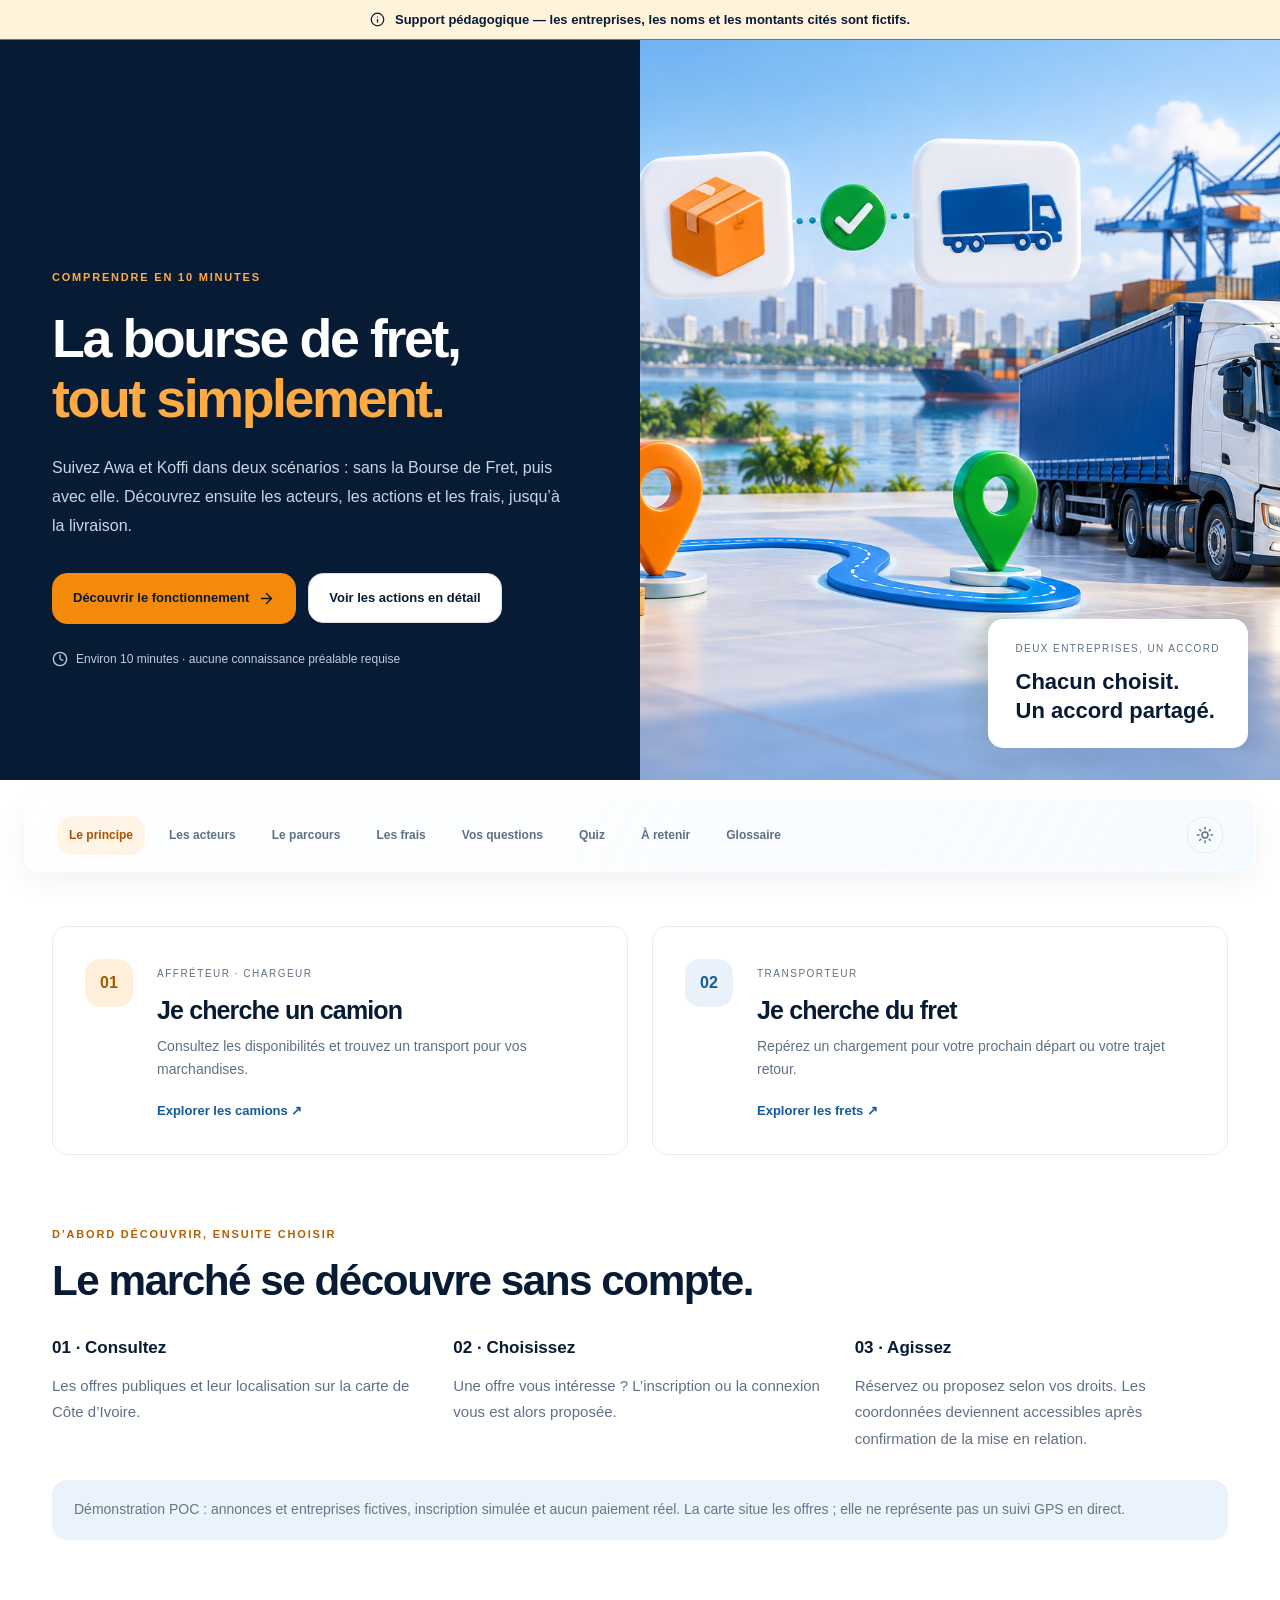
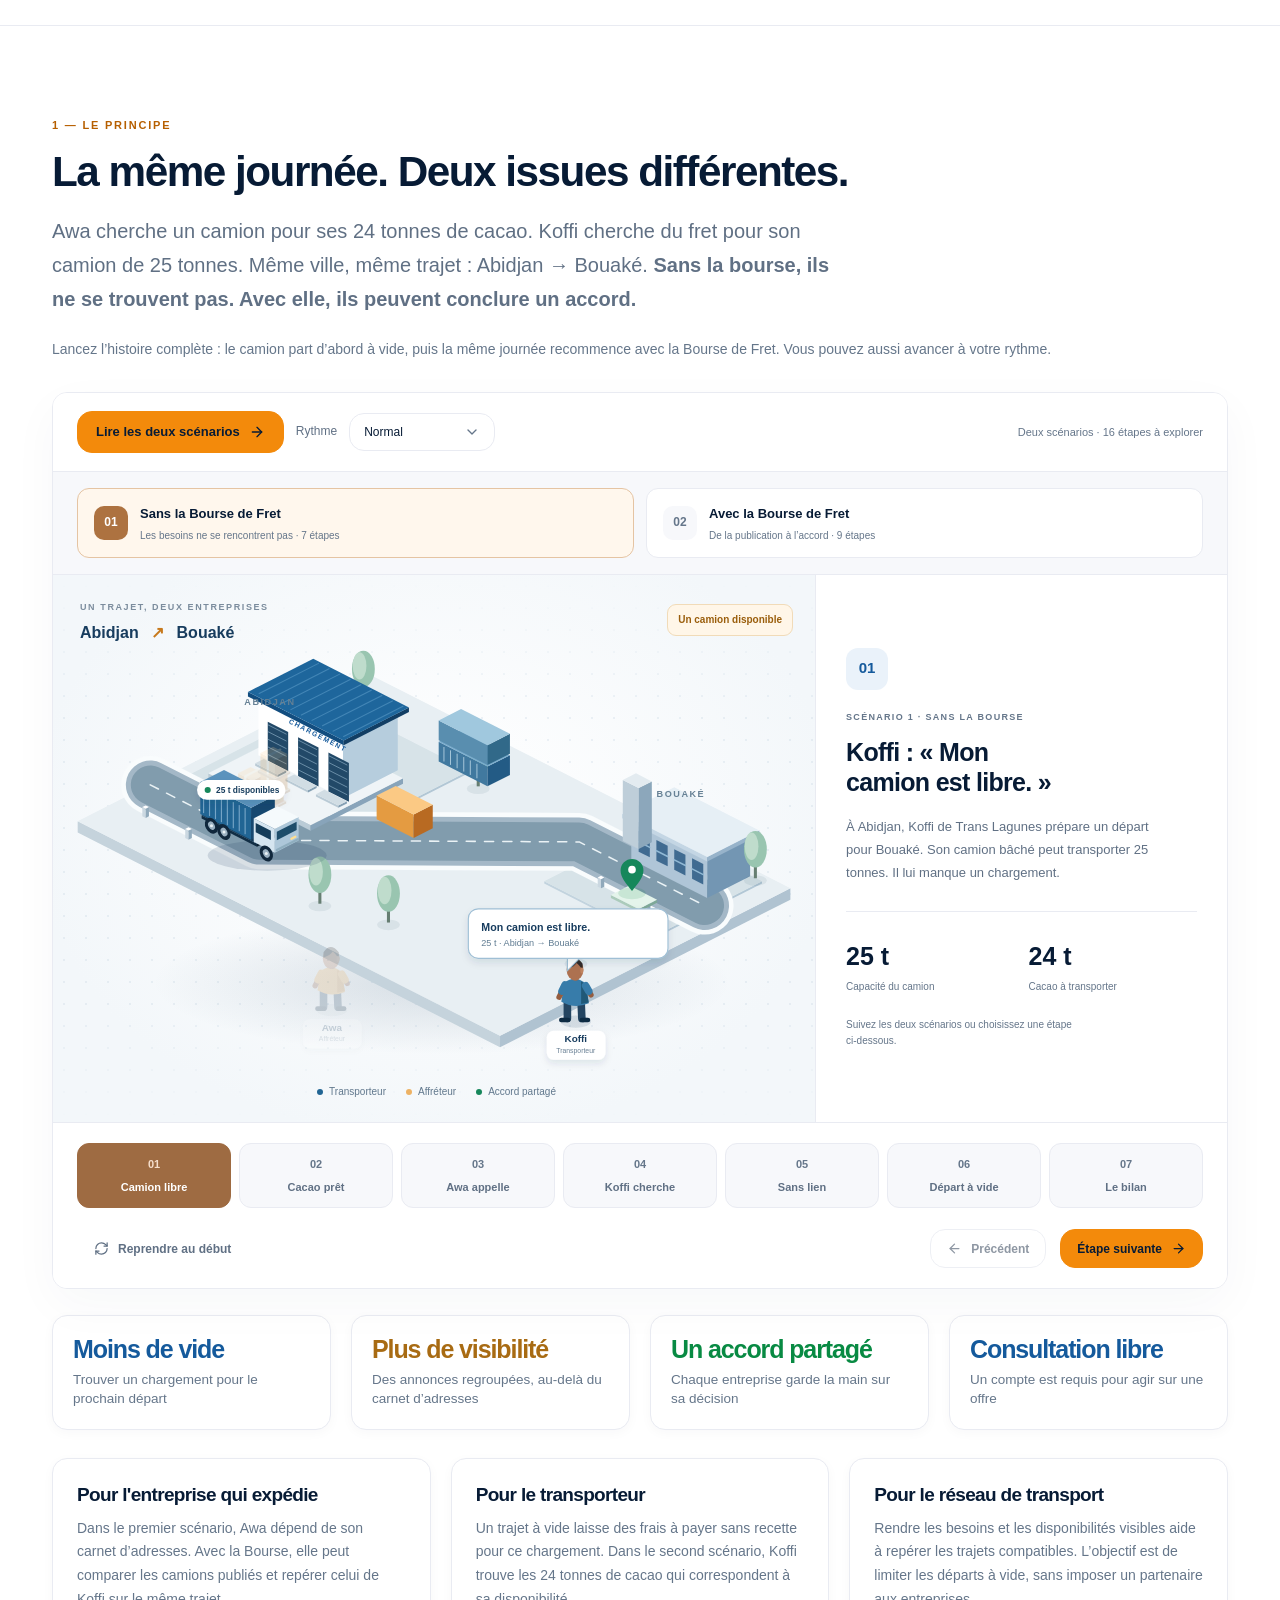
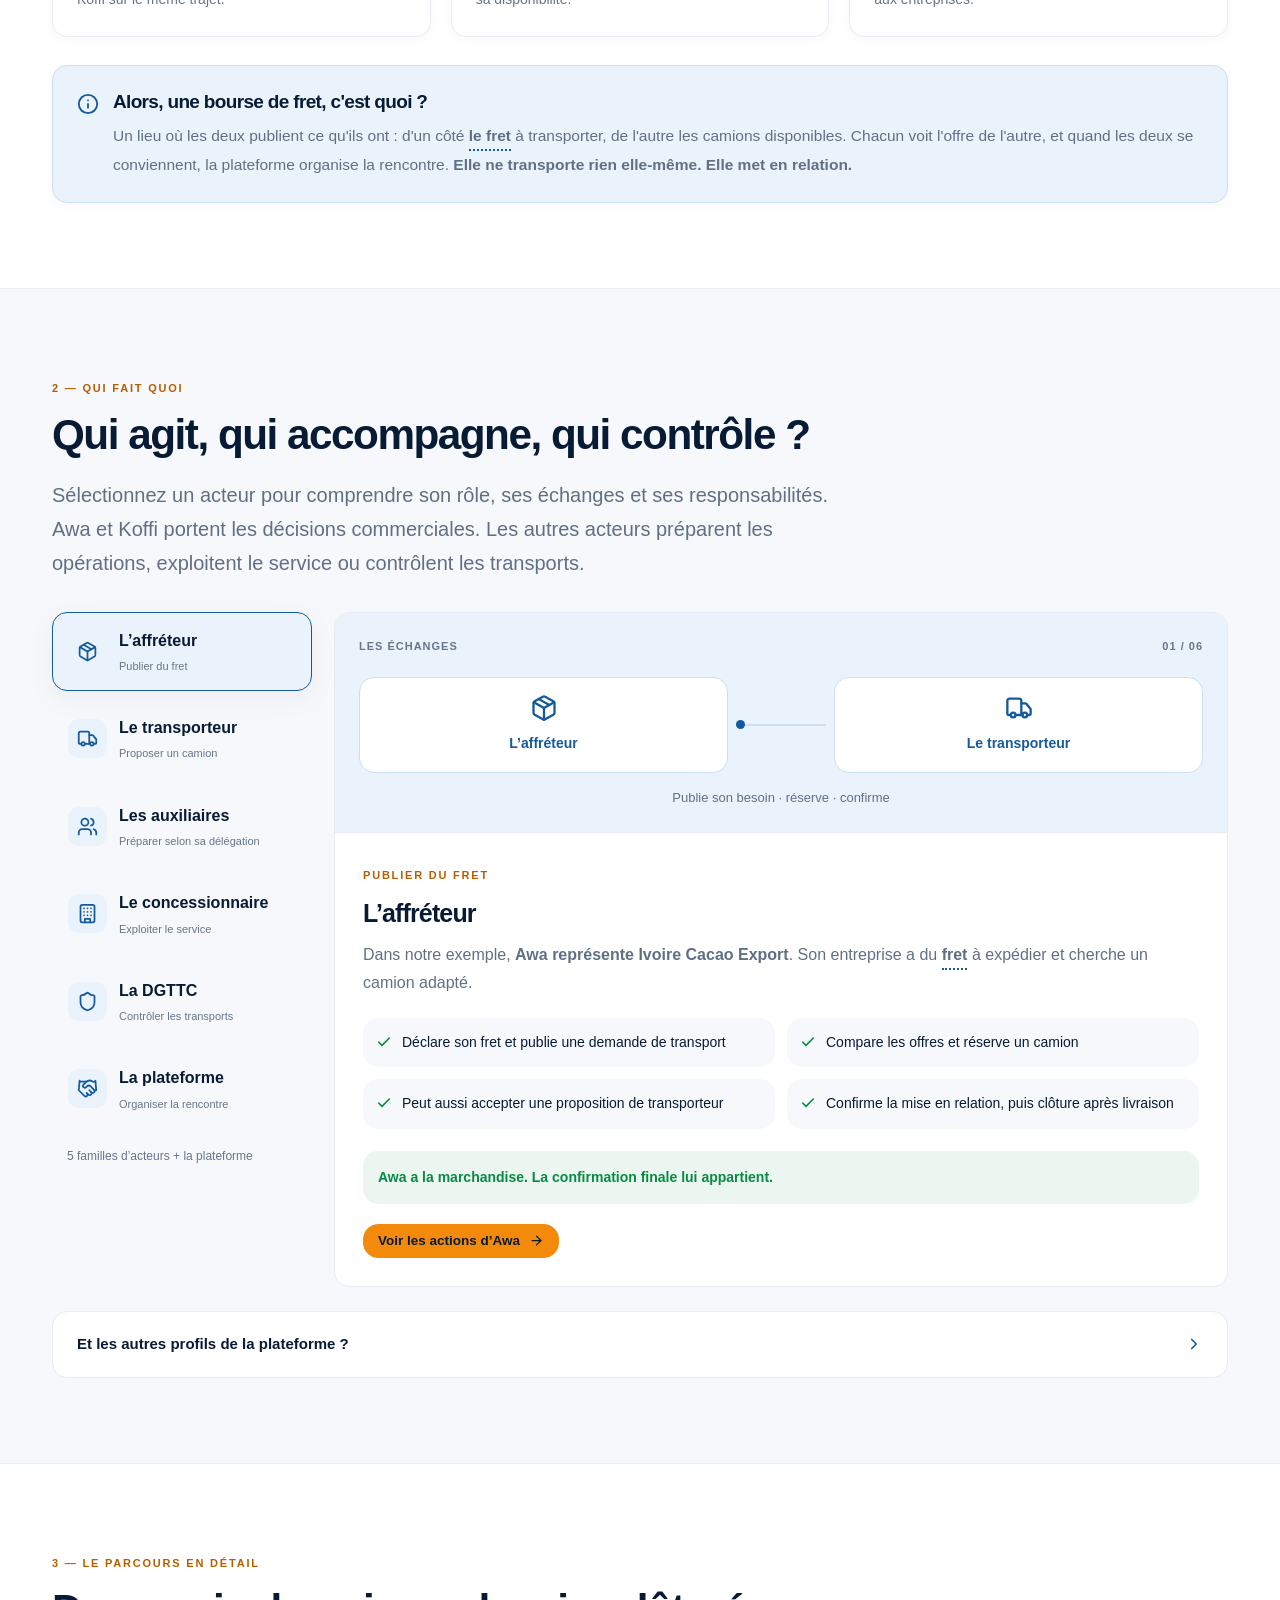
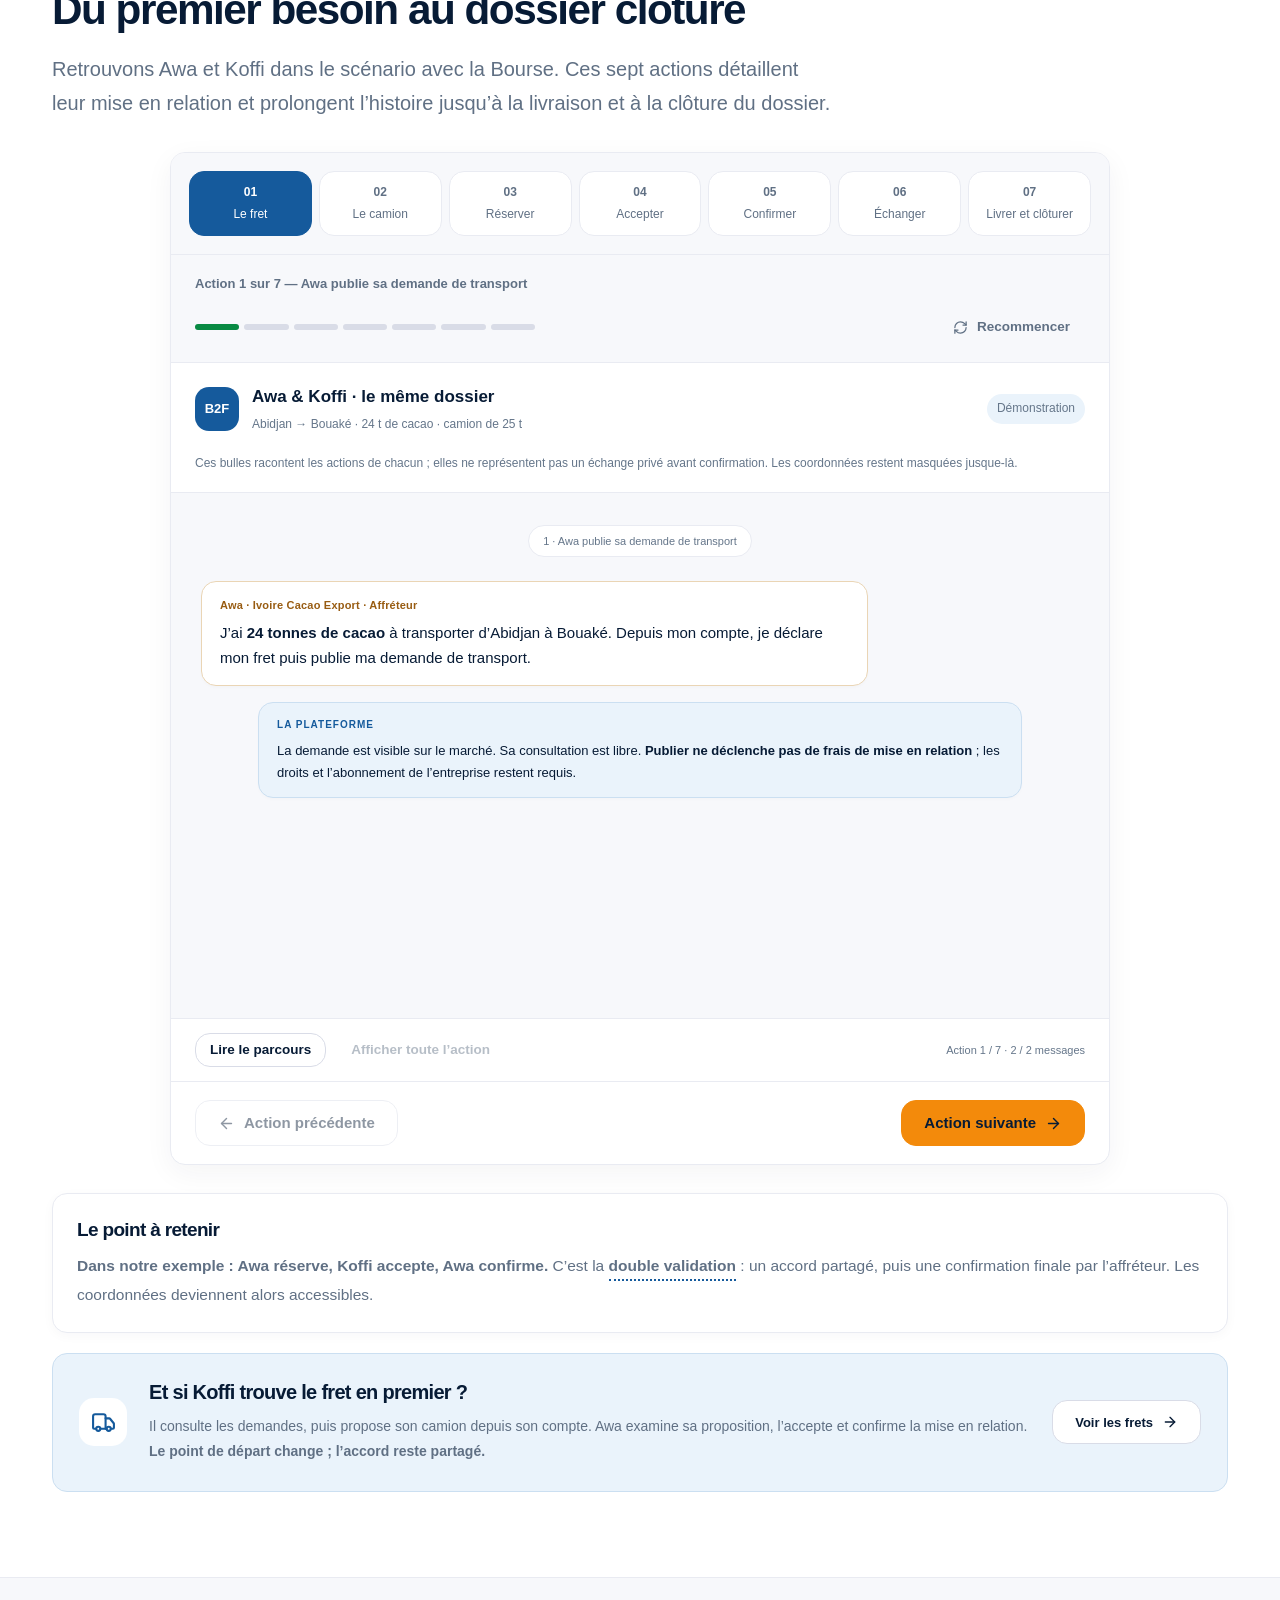
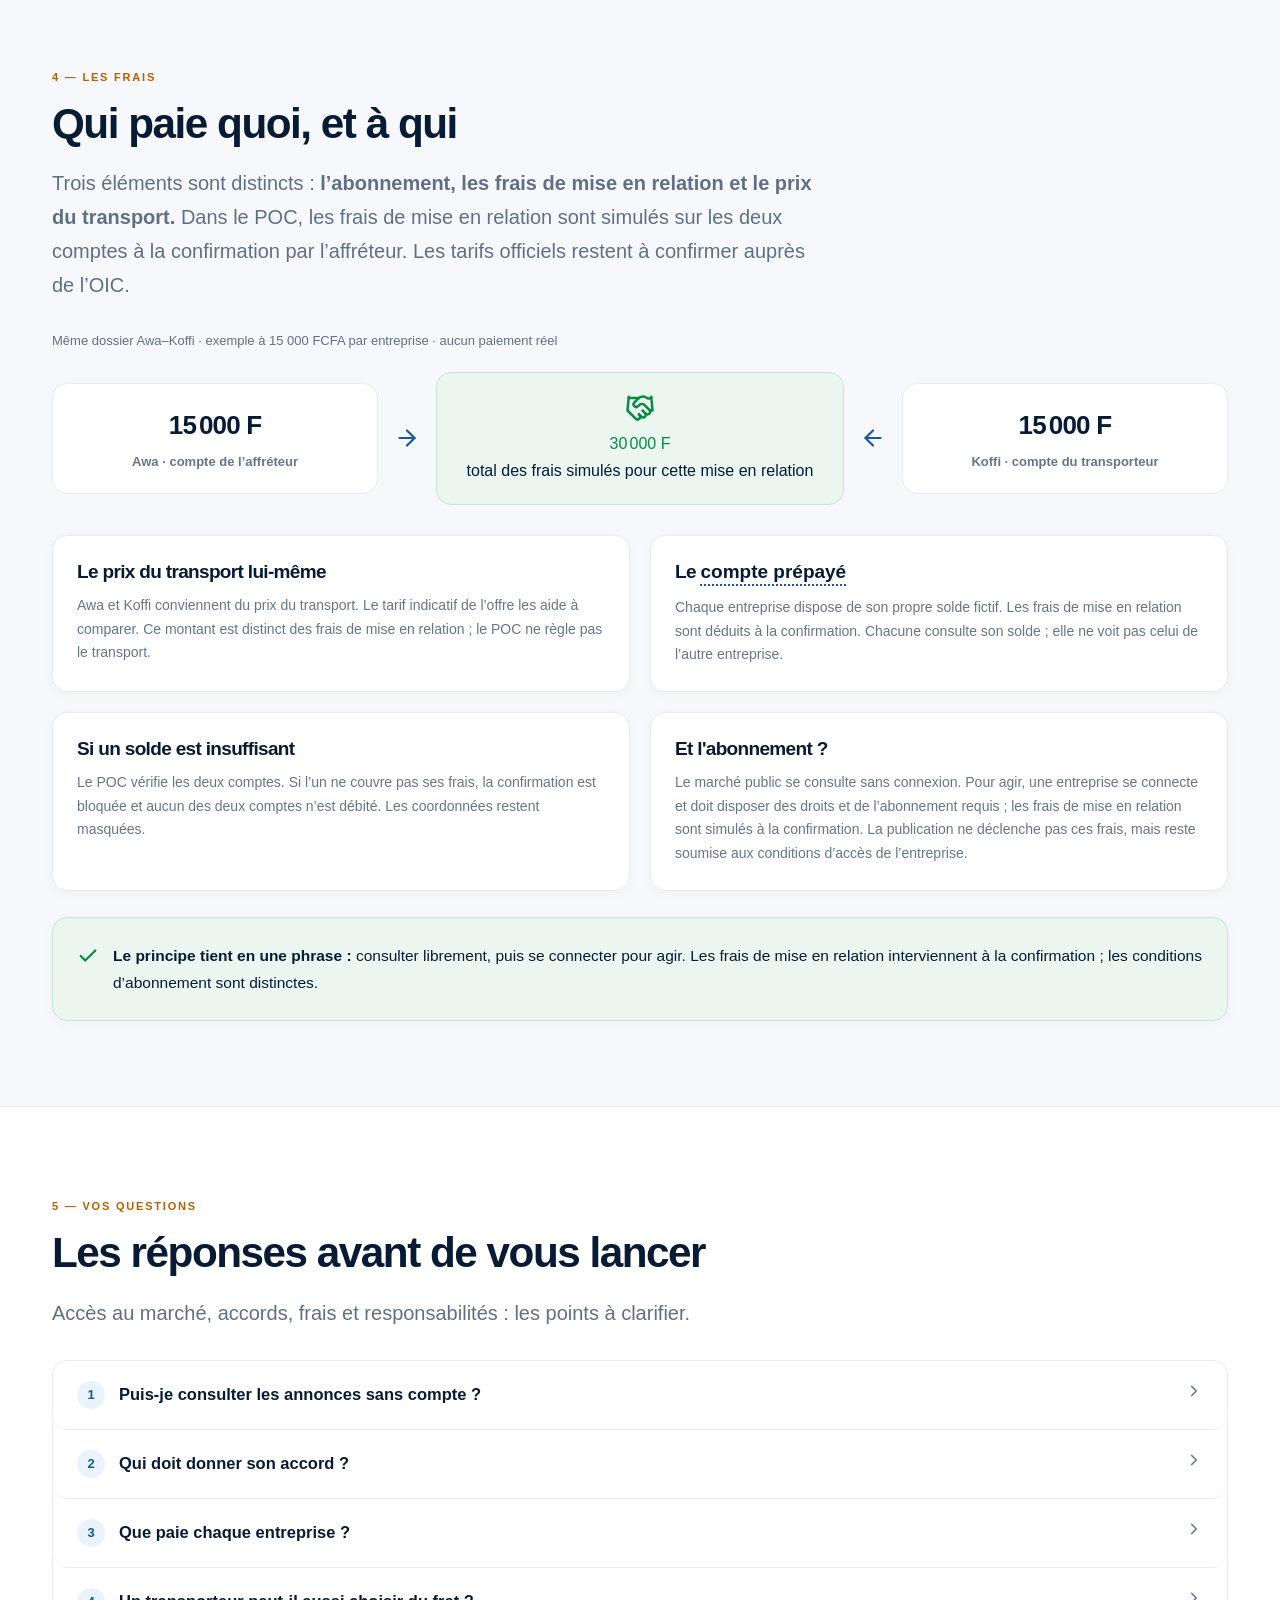
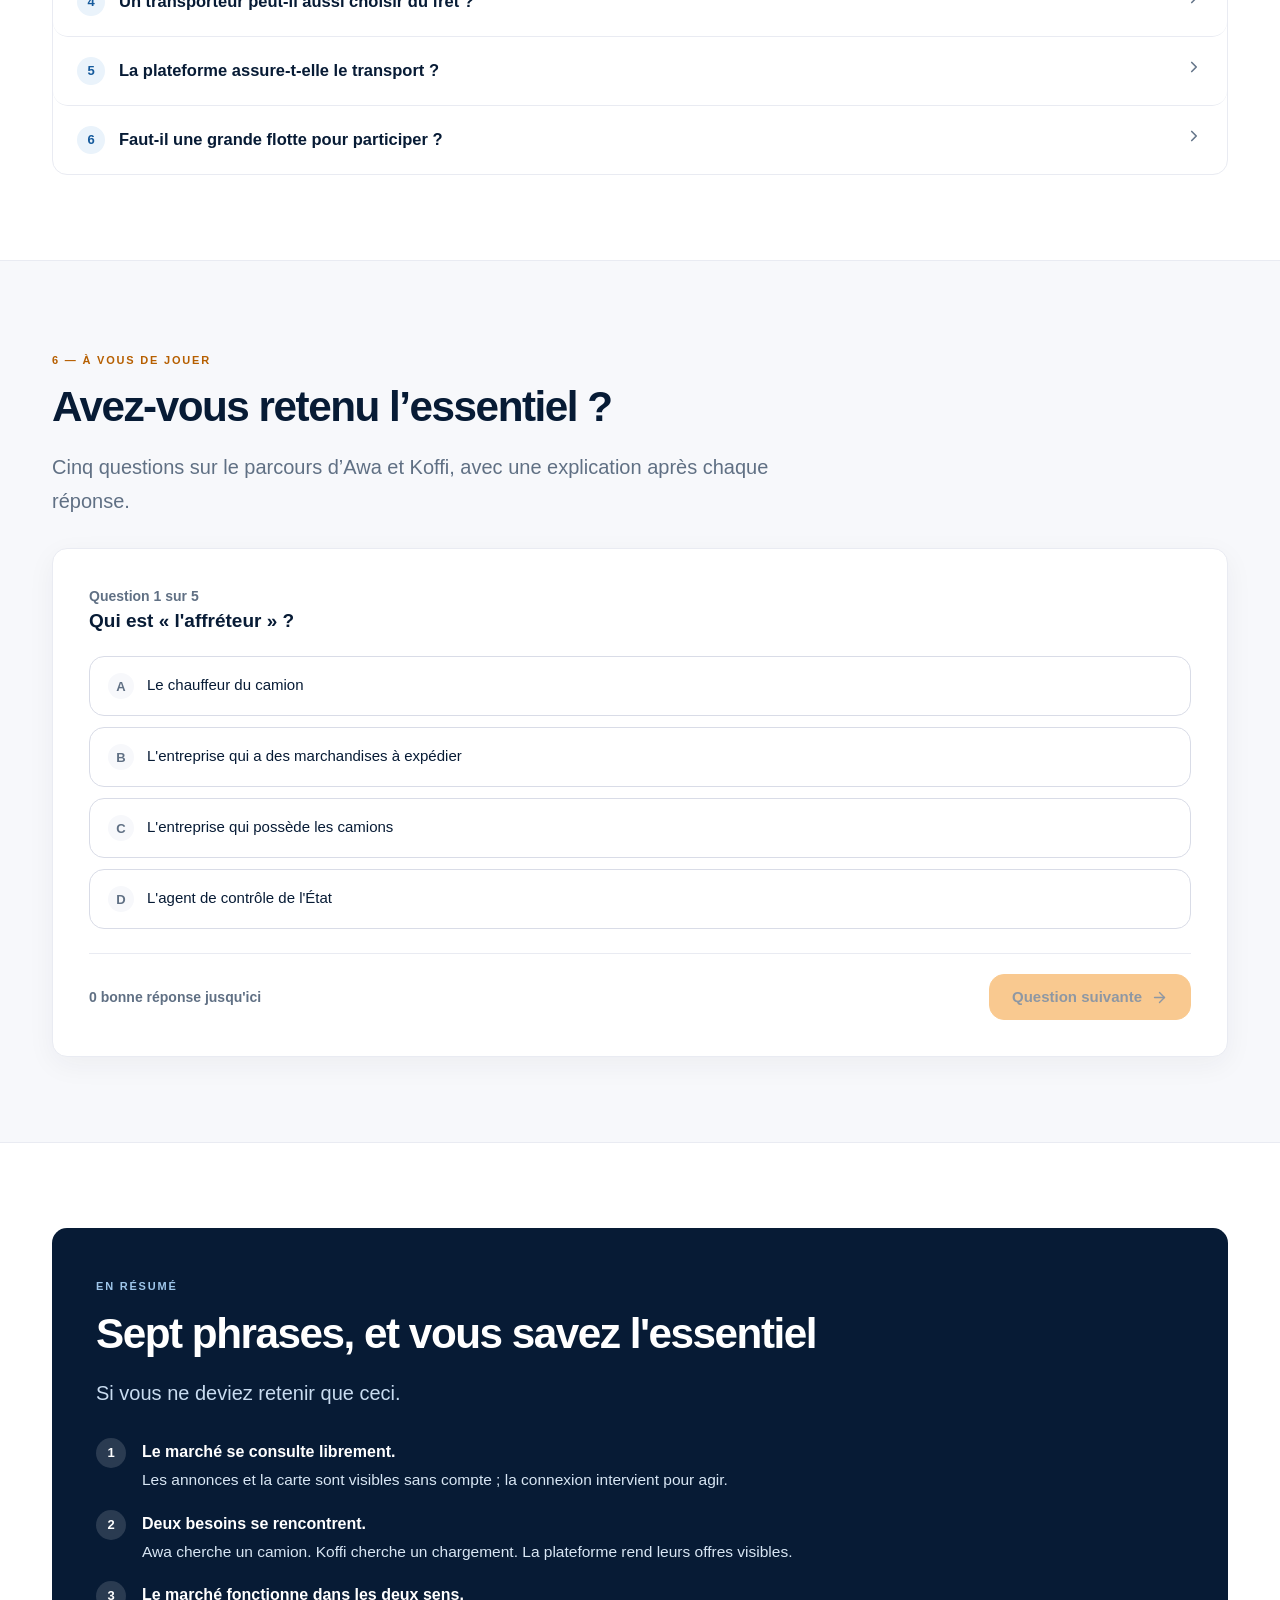
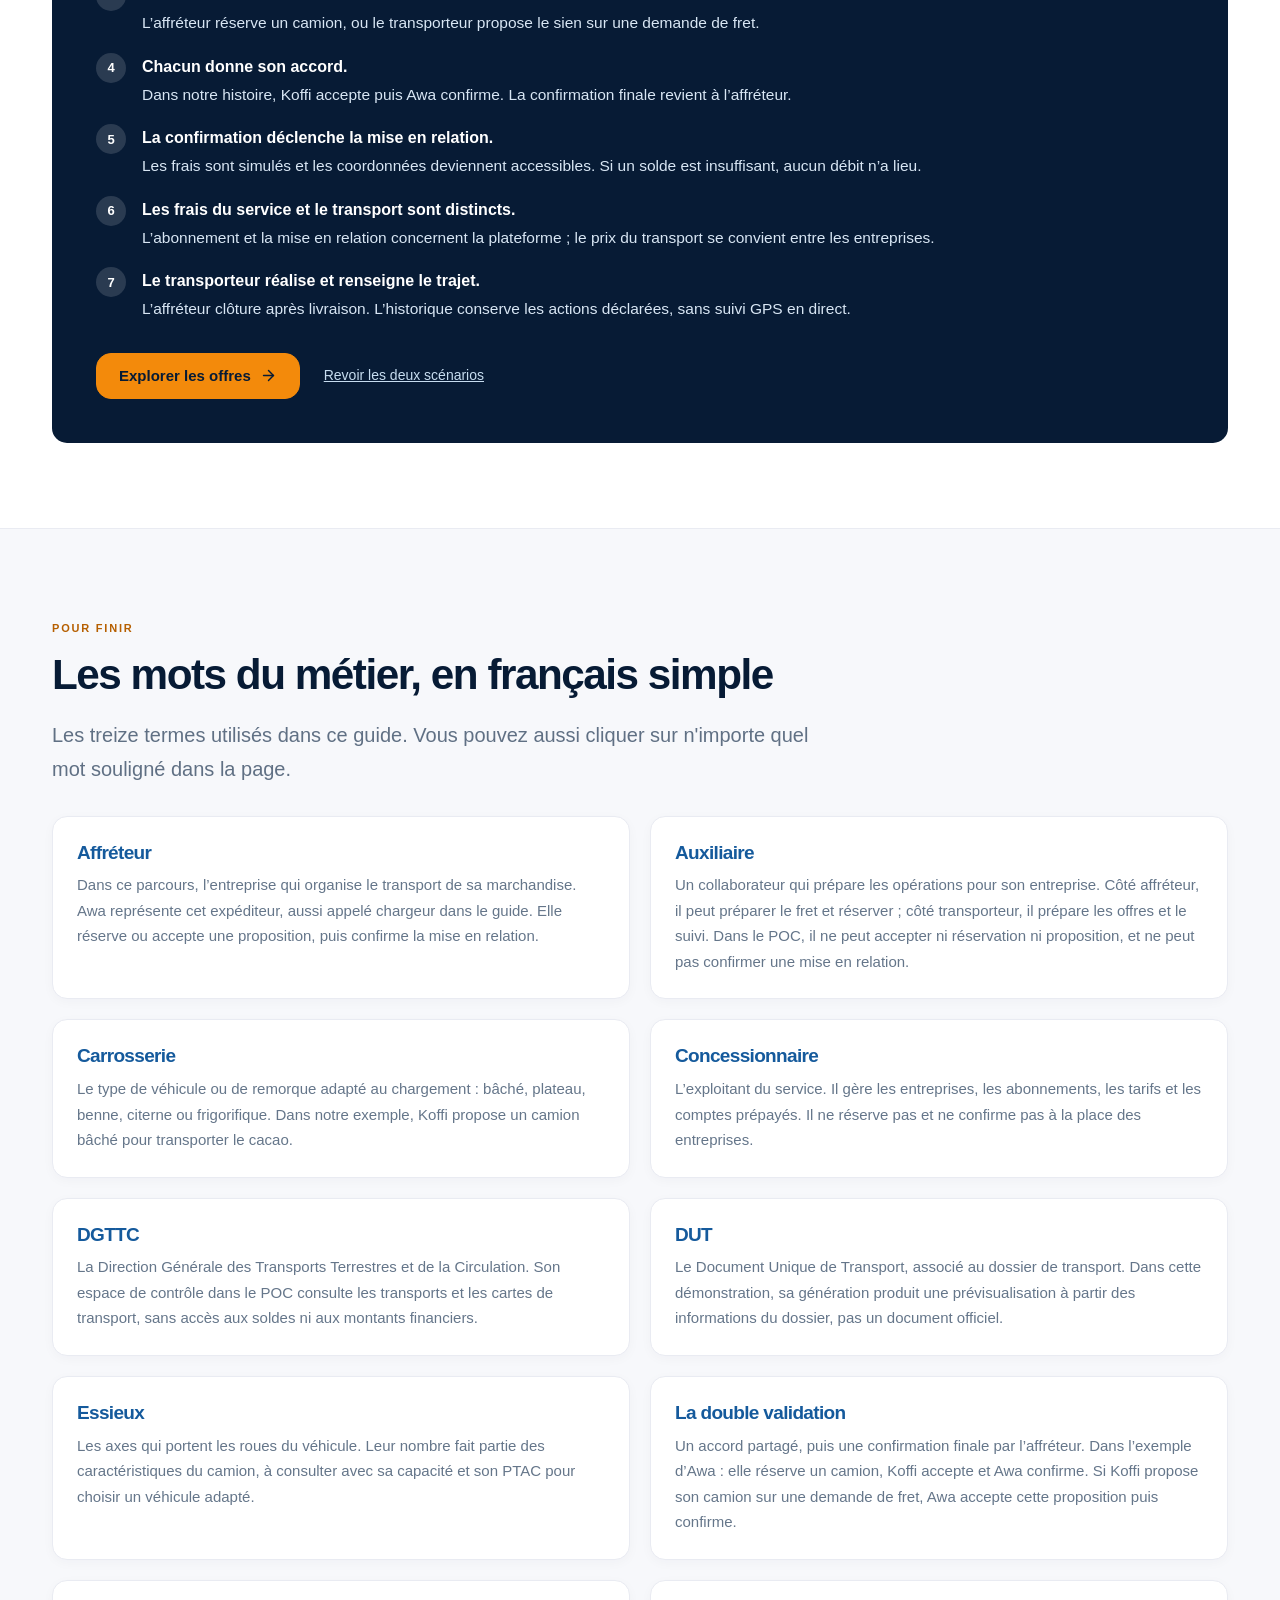
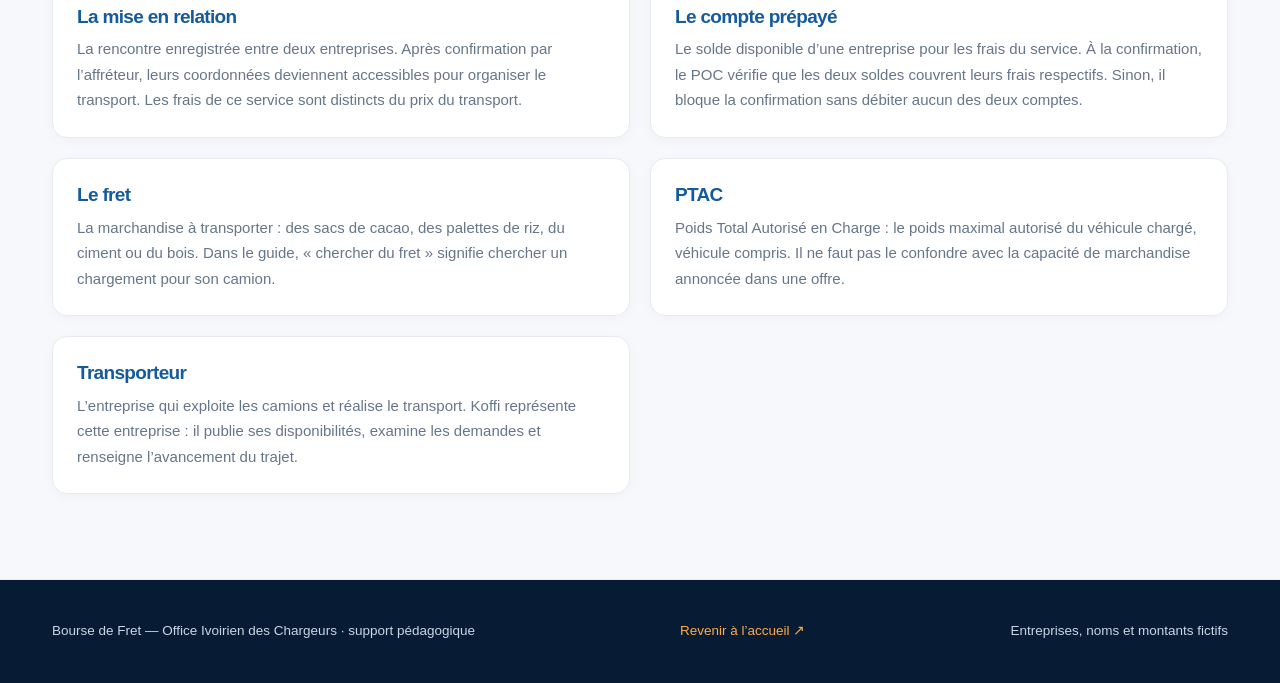
==== commit 53418911: "Lot b0 : recherche intégrée à toutes les listes de choix Amélioration progressive et globale des <se" ====
--- a/comprendre.html
+++ b/comprendre.html
@@ -390,6 +390,8 @@
 <link rel="stylesheet" href="css/comprendre-accueil.css?v=20261009-carte-2">
 <link rel="stylesheet" href="css/menu-public.css?v=20261009-carte-2">
 <link rel="stylesheet" href="css/comprendre-scene.css?v=20261009-carte-2">
+<!-- Lot b0 : recherche intégrée aux listes de choix -->
+<link rel="stylesheet" href="css/lot-b0.css">
 </head>
 <body>
 
@@ -414,6 +416,10 @@
   <symbol id="i-phone" viewBox="0 0 24 24" fill="none" stroke="currentColor" stroke-width="2" stroke-linecap="round" stroke-linejoin="round"><path d="M13.832 16.568a1 1 0 0 0 1.213-.303l.355-.465A2 2 0 0 1 17 15h3a2 2 0 0 1 2 2v3a2 2 0 0 1-2 2A18 18 0 0 1 2 4a2 2 0 0 1 2-2h3a2 2 0 0 1 2 2v3a2 2 0 0 1-.8 1.6l-.468.351a1 1 0 0 0-.292 1.233 14 14 0 0 0 6.392 6.384"/></symbol>
   <symbol id="i-search" viewBox="0 0 24 24" fill="none" stroke="currentColor" stroke-width="2" stroke-linecap="round" stroke-linejoin="round"><circle cx="11" cy="11" r="8"/><path d="m21 21-4.3-4.3"/></symbol>
   <symbol id="i-refresh" viewBox="0 0 24 24" fill="none" stroke="currentColor" stroke-width="2" stroke-linecap="round" stroke-linejoin="round"><path d="M3 12a9 9 0 0 1 9-9 9.75 9.75 0 0 1 6.74 2.74L21 8"/><path d="M21 3v5h-5"/><path d="M21 12a9 9 0 0 1-9 9 9.75 9.75 0 0 1-6.74-2.74L3 16"/><path d="M8 16H3v5"/></symbol>
+  <!-- Lot b0 : recherche intégrée aux listes de choix (lucide-static 0.468.0) -->
+  <symbol id="ic-search" viewBox="0 0 24 24" fill="none" stroke="currentColor" stroke-width="2" stroke-linecap="round" stroke-linejoin="round"><circle cx="11" cy="11" r="8"/><path d="m21 21-4.3-4.3"/></symbol>
+  <symbol id="ic-chevron-down" viewBox="0 0 24 24" fill="none" stroke="currentColor" stroke-width="2" stroke-linecap="round" stroke-linejoin="round"><path d="m6 9 6 6 6-6"/></symbol>
+  <symbol id="ic-check" viewBox="0 0 24 24" fill="none" stroke="currentColor" stroke-width="2" stroke-linecap="round" stroke-linejoin="round"><path d="M20 6 9 17l-5-5"/></symbol>
 </svg>
 
 <div class="demo-ribbon">
@@ -786,5 +792,10 @@
 import { menuPublic } from "js/core/menu-public.js?v=20261009-carte-2";
 document.getElementById("guide-public-header").append(menuPublic("comprendre"));
 </script>
+<!-- Lot b0 : recherche intégrée à toutes les listes de choix. -->
+<script type="module">
+import { installerListesRecherche } from "./js/core/liste-recherche.js";
+installerListesRecherche();
+</script>
 </body>
 </html>
--- a/css/lot-b0.css
+++ b/css/lot-b0.css
@@ -0,0 +1,135 @@
+/* Lot b0 : recherche intégrée à toutes les listes de choix.
+   Le select natif reste dans le document, masqué ; un déclencheur reprend ses
+   classes (donc la charte du contexte) et ouvre un panneau avec, en tête, un
+   champ de recherche. Uniquement des jetons de tokens.css. */
+
+/* ---------- Enveloppe et select natif masqué ---------- */
+.lr{position:relative;display:inline-block;vertical-align:middle;min-width:0;max-width:100%}
+.lr[hidden]{display:none}
+/* Masqué mais présent : lu par le code, FormData et la validation native.
+   Ancré au coin inférieur gauche pour que l'infobulle de validation pointe
+   sous le déclencheur. */
+.lr>select.lr-natif{
+  position:absolute!important;left:0!important;bottom:0!important;
+  width:1px!important;height:1px!important;min-width:0!important;min-height:0!important;
+  margin:0!important;padding:0!important;border:0!important;
+  opacity:0;pointer-events:none;overflow:hidden;clip-path:inset(50%);
+}
+
+/* ---------- Déclencheur ---------- */
+/* Il porte les classes du select (`.select` par défaut) : bordure, rayon,
+   anneau de focus et typographie viennent des règles existantes. On ne
+   neutralise ici que ce qui est propre au select natif. */
+:root .lr>.lr-declencheur.lr-declencheur{
+  display:flex;align-items:center;gap:var(--s2);width:100%;
+  text-align:left;font-family:inherit;cursor:pointer;
+  -webkit-appearance:none;appearance:none;background-image:none;padding-right:14px;
+}
+:root .lr>.lr-declencheur.lr-declencheur:disabled{cursor:not-allowed}
+.lr-texte{display:grid;grid-template-columns:minmax(0,1fr);flex:1;min-width:0}
+.lr-texte>span{grid-area:1/1;overflow:hidden;text-overflow:ellipsis;white-space:nowrap}
+.lr-gabarit{visibility:hidden;height:0}
+.lr-chevron{display:inline-flex;flex:none;color:var(--text-muted);transition:transform .15s}
+.lr-chevron svg{display:block}
+.lr.est-ouverte .lr-chevron{transform:rotate(180deg)}
+
+/* Contextes où le select était habillé par sa balise et non par une classe. */
+/* Marché public : filtres de l'explorateur. */
+:root .explore-field .lr>.lr-declencheur.lr-declencheur{
+  font-size:12px;height:40px;min-height:0;padding:10px 9px;line-height:1.2;
+  background-color:var(--surface-2);border-color:var(--border);color:var(--text);
+}
+:root .explore-shell .explore-field .lr>.lr-declencheur.lr-declencheur{height:44px;font-size:13px}
+@media(min-width:1050px) and (max-width:1200px){
+  :root .explore-shell .explore-field .lr>.lr-declencheur.lr-declencheur{font-size:12px;padding-inline:7px}
+}
+.explore-field .lr{display:block;width:100%}
+/* Supervision : filtre de l'annuaire des groupements et des abonnements
+   (mêmes valeurs que `.supervision-page .declarations-toolbar select`). */
+:root .supervision-page .declarations-toolbar .lr>.lr-declencheur.lr-declencheur{
+  padding:13px 16px;border:1px solid var(--border);background-color:var(--surface);color:var(--text);
+  font-size:13px;line-height:normal;
+}
+.supervision-page .declarations-toolbar .lr{min-width:220px}
+/* Accueil : filtre « Ville de départ » du panneau de la carte. */
+:root .th-city-filter .lr>.lr-declencheur.lr-declencheur{
+  min-height:0;padding:0;border:0;background:transparent;box-shadow:none;
+  font-size:11px;color:var(--navy);
+}
+.th-city-filter .lr{flex:1}
+/* Page « Comprendre » : rythme de la démonstration (mêmes valeurs que
+   `.stage-tools select` de comprendre-interactif.css et comprendre-scene.css). */
+:root .stage-tools .lr>.lr-declencheur.lr-declencheur{
+  min-height:0;padding:9px;font:inherit;font-size:13px;line-height:normal;
+  border:1px solid var(--border);border-radius:var(--r-md);background:var(--surface);color:var(--text);
+}
+:root .stage-diorama .stage-tools .lr>.lr-declencheur.lr-declencheur{font-size:12px;padding:10px 14px}
+.stage-diorama .stage-tools .lr{min-width:110px}
+@media(max-width:760px){
+  :root .stage-diorama .stage-tools .lr>.lr-declencheur.lr-declencheur{padding:9px;font-size:11px}
+  .stage-diorama .stage-tools .lr{min-width:86px;width:96px}
+}
+@media(max-width:480px){
+  :root .stage-diorama .stage-tools .lr>.lr-declencheur.lr-declencheur{padding:9px 6px;font-size:10px;gap:4px}
+  .stage-diorama .stage-tools .lr{min-width:0;width:80px}
+}
+
+/* ---------- Panneau ---------- */
+.lr-panneau{
+  position:fixed;z-index:120;display:flex;flex-direction:column;
+  box-sizing:border-box;padding:7px;
+  background:var(--surface);color:var(--text);
+  border:1px solid var(--border);border-radius:var(--r-md);box-shadow:var(--sh-3);
+  font-family:var(--font);font-size:14px;line-height:1.4;text-align:left;
+  text-transform:none;letter-spacing:normal;font-weight:400;
+}
+.lr-recherche{
+  display:flex;align-items:center;gap:var(--s2);flex:none;
+  margin-bottom:6px;padding:0 12px;min-height:42px;
+  background:var(--surface-2);border:1px solid var(--border-strong);border-radius:12px;
+  color:var(--text-muted);
+  transition:border-color .15s,box-shadow .15s;
+}
+.lr-recherche:focus-within{border-color:var(--accent);box-shadow:0 0 0 3px var(--accent-ring)}
+.lr-recherche svg{flex:none}
+.lr-panneau .lr-saisie{
+  flex:1;min-width:0;height:40px;padding:0;margin:0;
+  border:0;background:transparent;box-shadow:none;outline:none;
+  color:var(--text);font:inherit;font-size:14px;
+}
+.lr-panneau .lr-saisie::placeholder{color:var(--text-muted);opacity:1}
+
+.lr-liste,.lr-sous-liste{list-style:none;margin:0;padding:0}
+.lr-liste{position:relative;flex:1 1 auto;min-height:0;overflow-y:auto;overscroll-behavior:contain;scrollbar-width:thin}
+.lr-liste[hidden]{display:none}
+.lr-option{
+  display:flex;align-items:center;gap:10px;padding:10px 10px;border-radius:8px;
+  cursor:pointer;color:var(--text-secondary);
+}
+.lr-option-texte{flex:1;min-width:0;overflow-wrap:anywhere}
+.lr-coche{display:inline-flex;flex:none;color:var(--accent);visibility:hidden}
+.lr-option[aria-selected="true"]{color:var(--text);font-weight:650}
+.lr-option[aria-selected="true"] .lr-coche{visibility:visible}
+.lr-option.est-active{background:var(--accent-soft);color:var(--accent)}
+.lr-option[aria-disabled="true"]{opacity:.55;cursor:not-allowed}
+.lr-option[aria-disabled="true"].est-active{background:transparent}
+.lr-groupe+.lr-groupe,.lr-option+.lr-groupe{margin-top:4px;padding-top:4px;border-top:1px solid var(--border-hairline)}
+.lr-groupe-titre{
+  display:block;padding:8px 10px 4px;
+  font-size:11px;font-weight:700;letter-spacing:1px;text-transform:uppercase;color:var(--text-muted);
+}
+.lr-vide{
+  display:flex;align-items:center;gap:var(--s2);margin:0;padding:14px 10px;
+  color:var(--text-muted);font-size:14px;
+}
+.lr-vide[hidden]{display:none}
+.lr-annonce{position:absolute;width:1px;height:1px;margin:-1px;padding:0;overflow:hidden;clip:rect(0,0,0,0);white-space:nowrap;border:0}
+
+@media(max-width:700px){
+  /* 16 px minimum : iOS ne zoome pas à la saisie. */
+  .lr-panneau .lr-saisie{font-size:16px}
+  .lr-option{padding:12px 10px}
+}
+@media(prefers-reduced-motion:reduce){
+  .lr-chevron,.lr-recherche{transition:none}
+}
